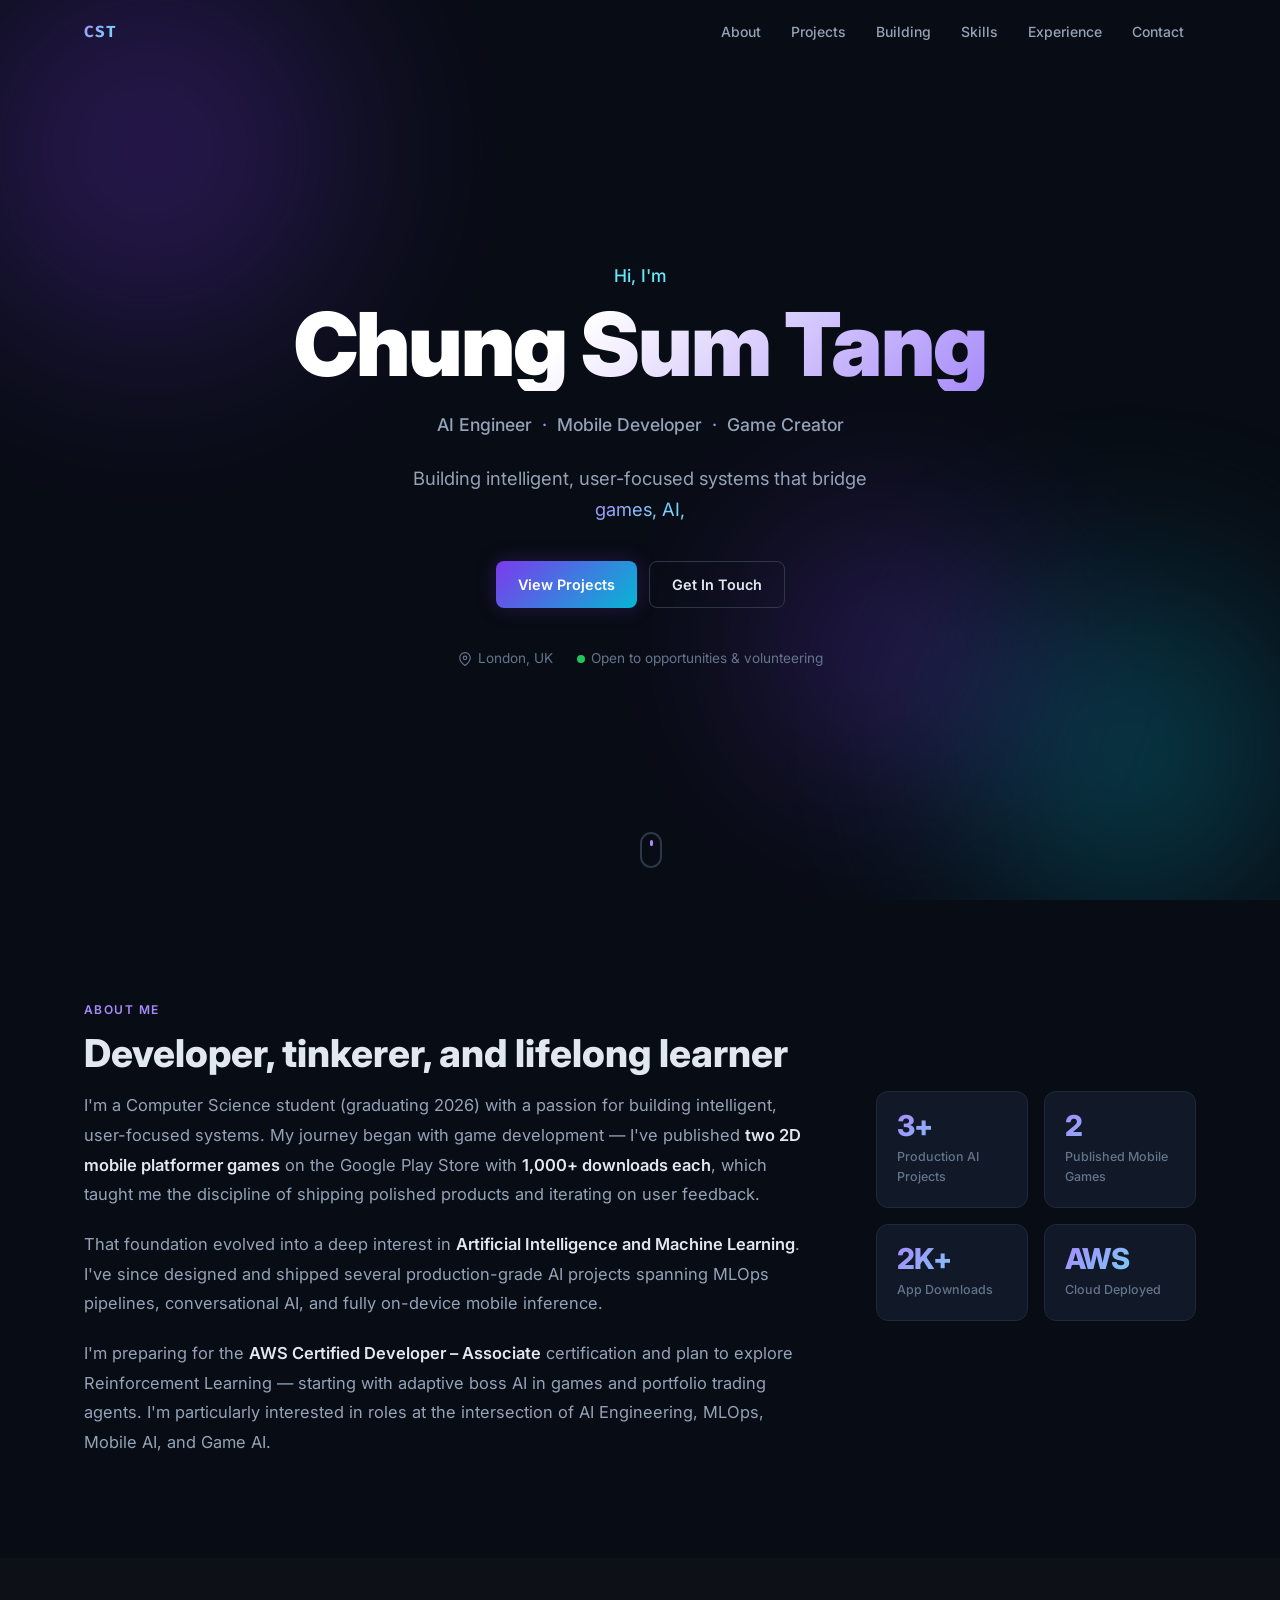
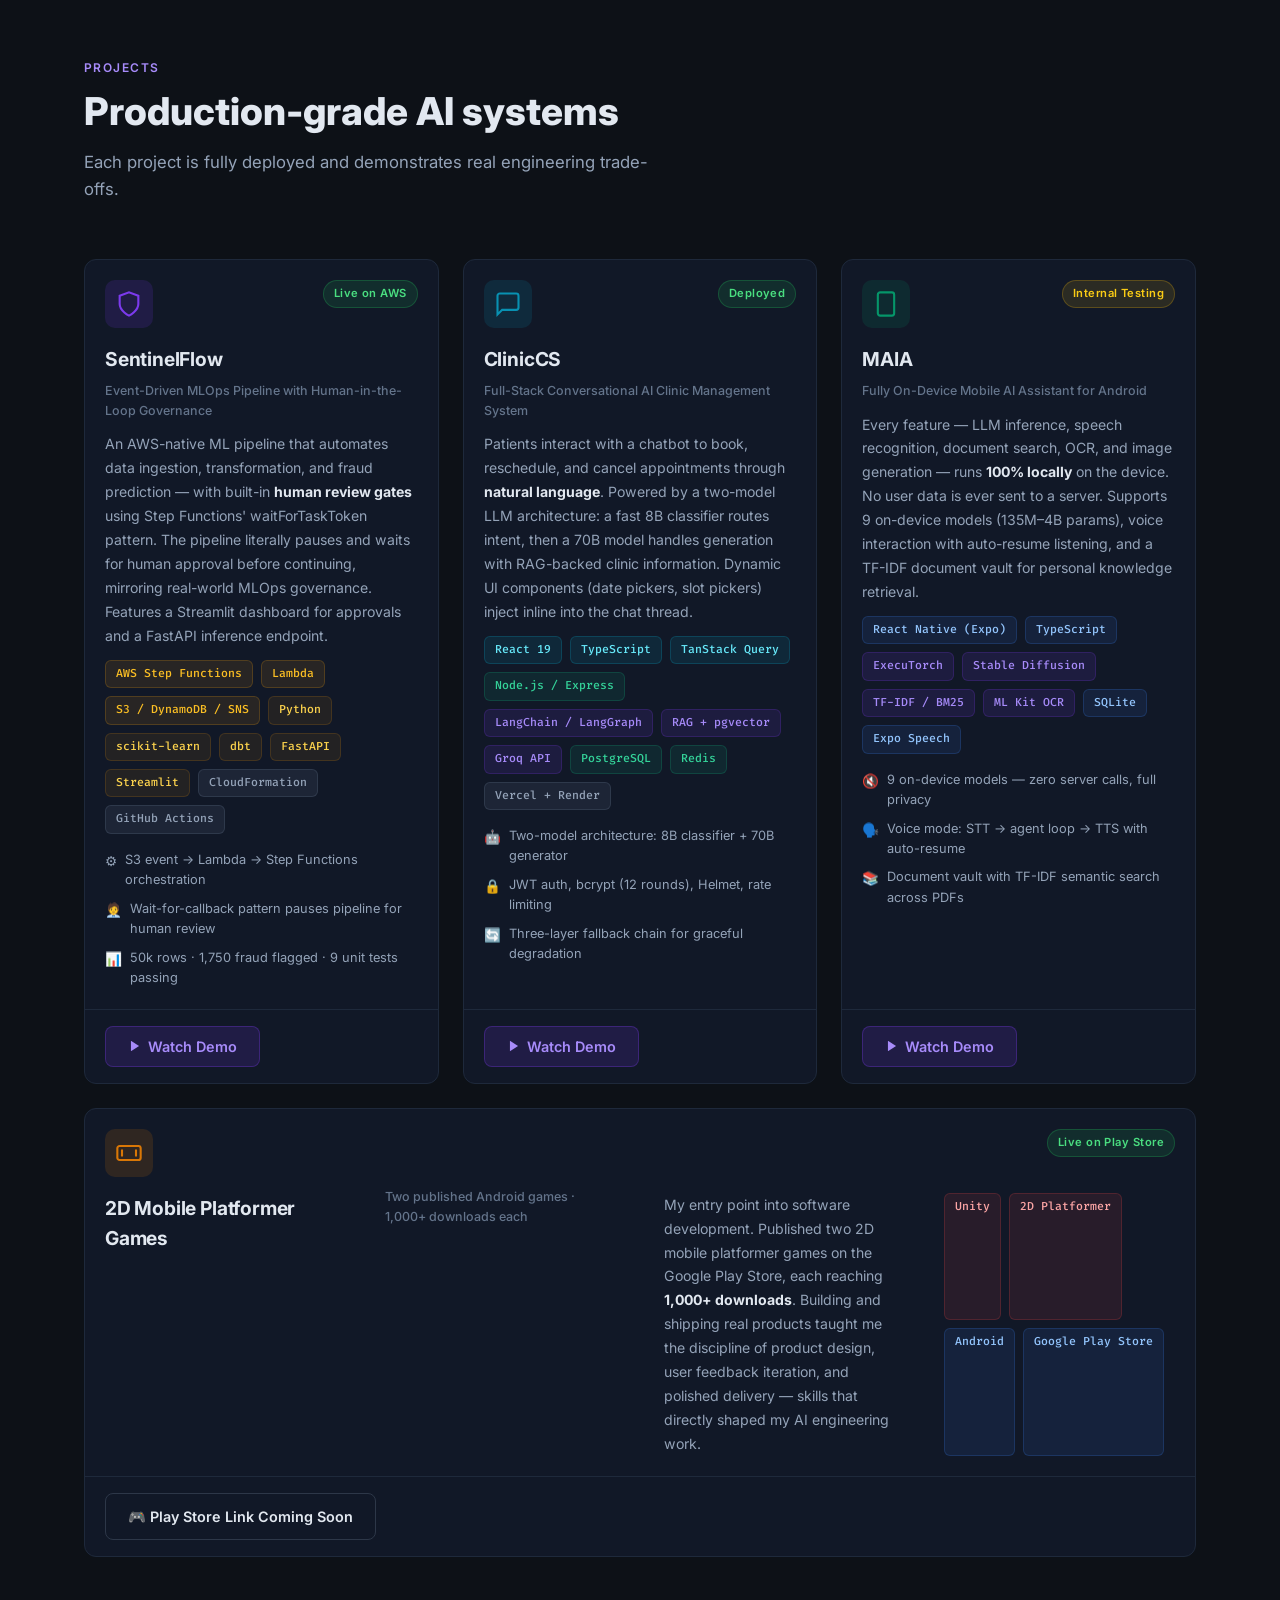
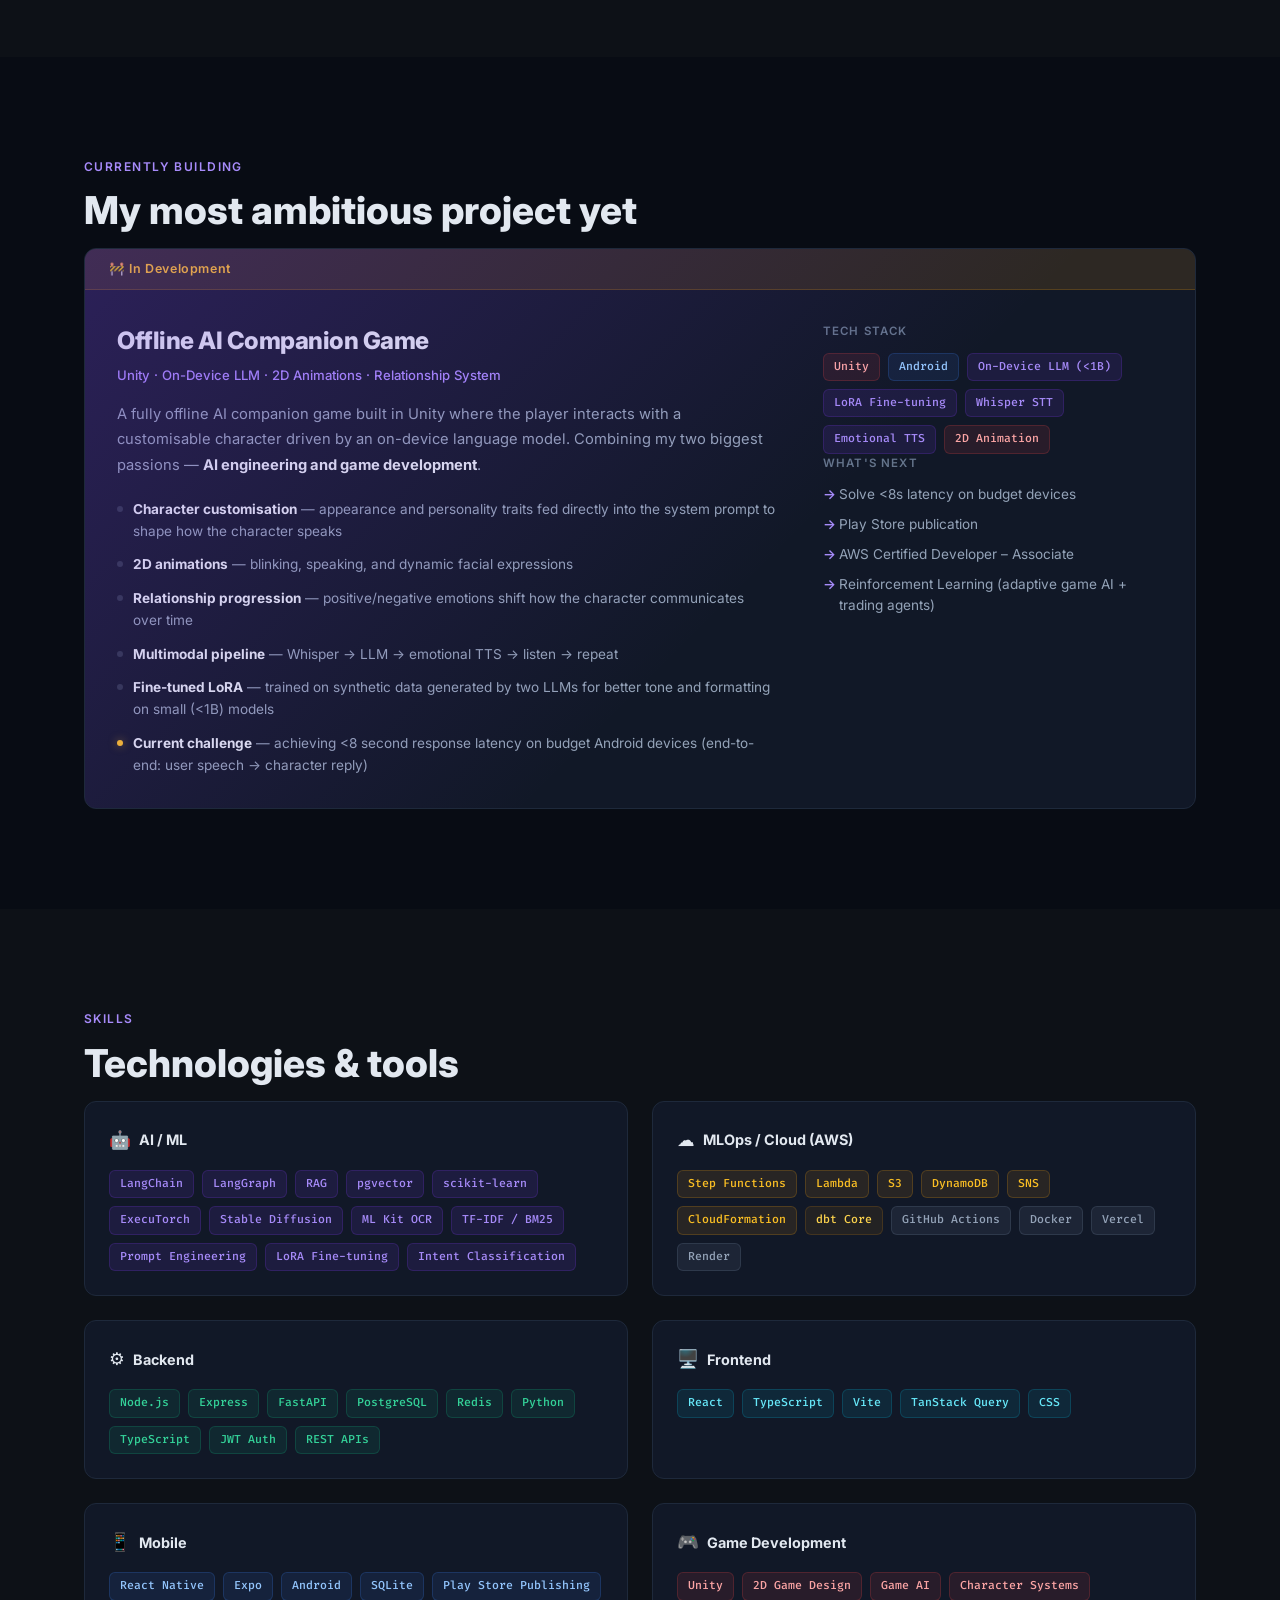
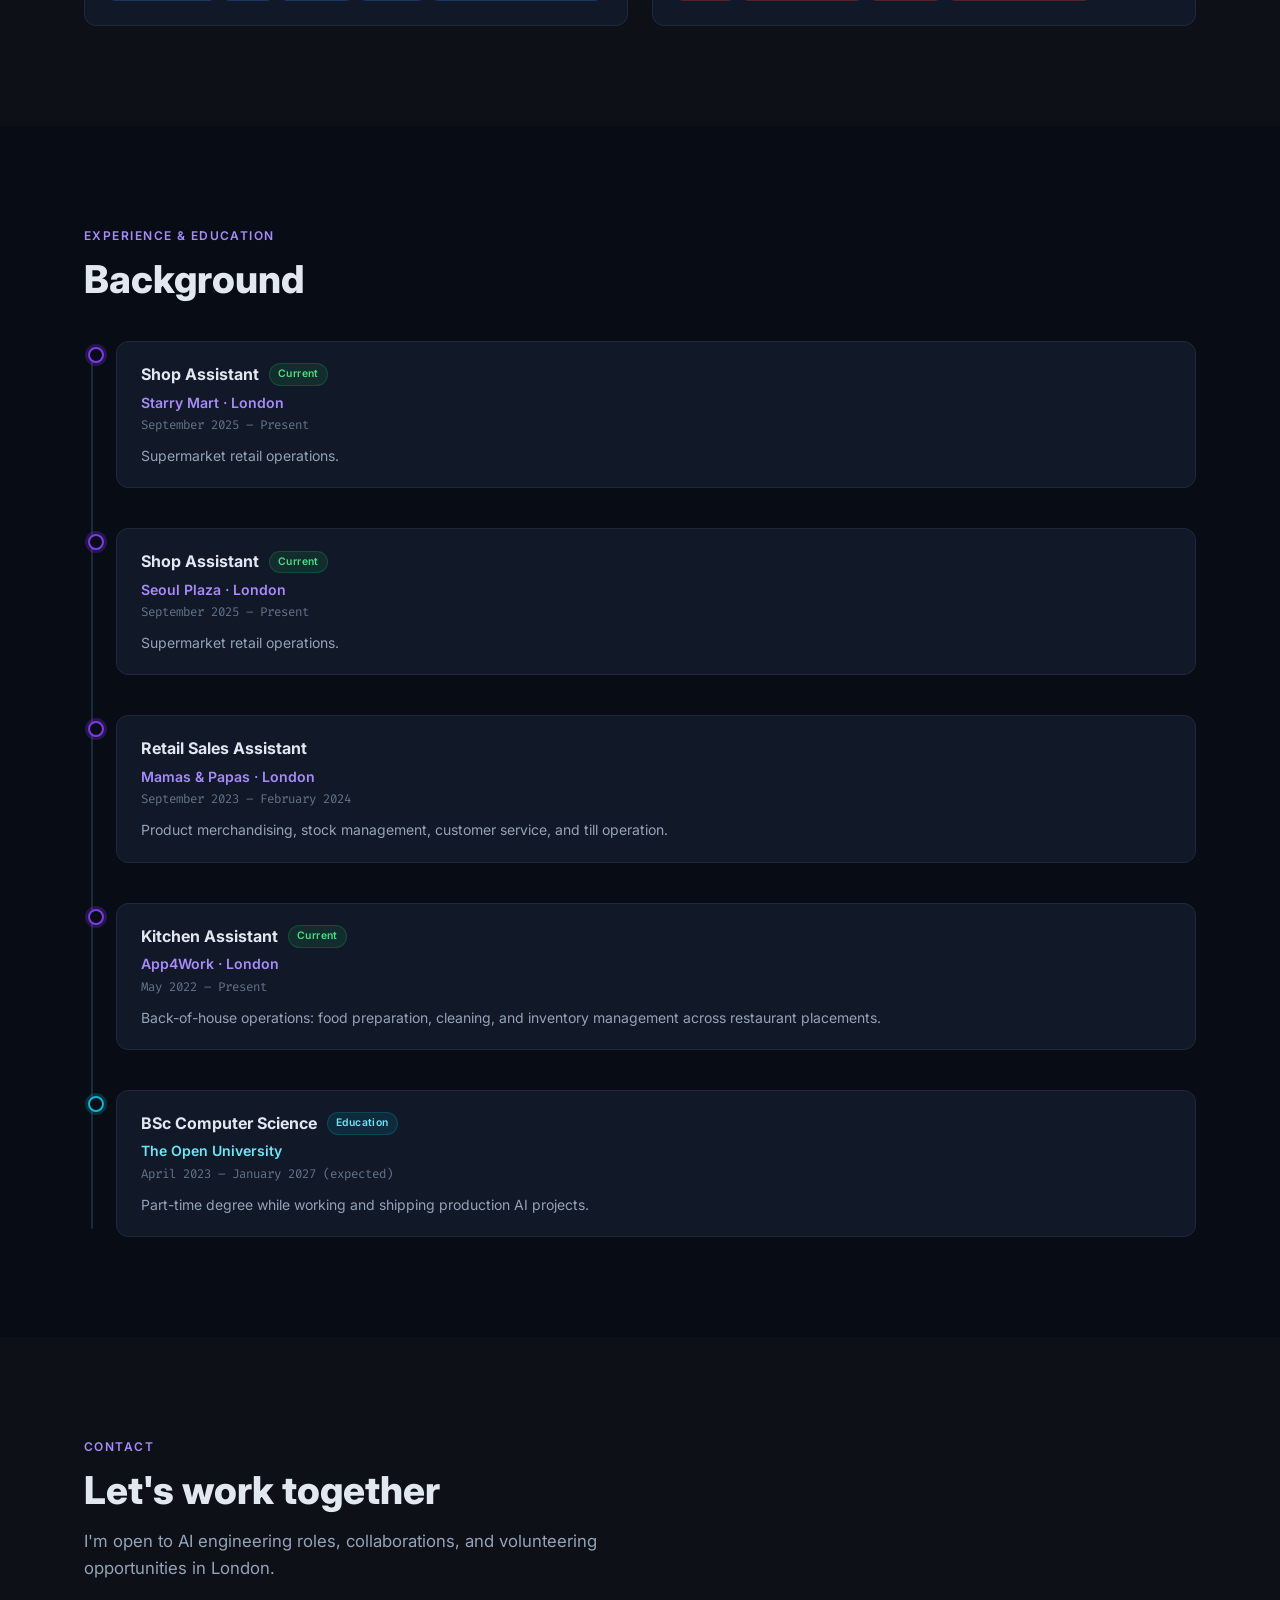
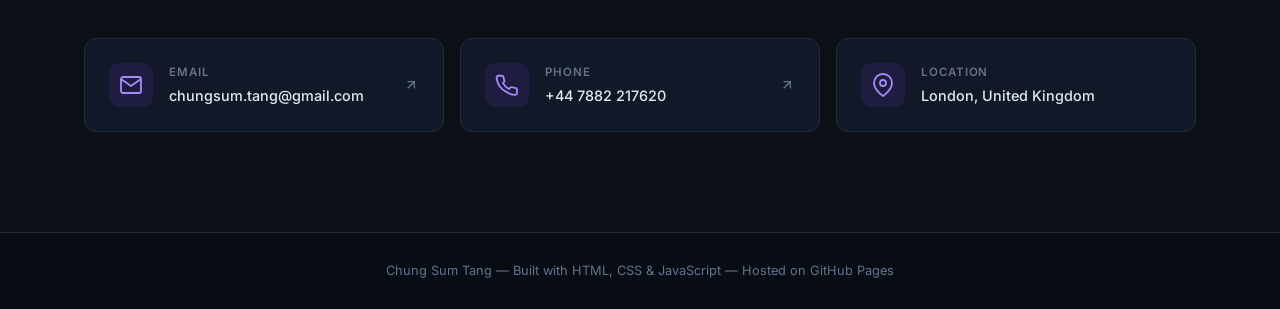
==== index.html @ 340d271e "Initial personal website with GitHub Pages deployment Full static portfolio featuring hero, about, p" ====
<!DOCTYPE html>
<html lang="en">
<head>
  <meta charset="UTF-8">
  <meta name="viewport" content="width=device-width, initial-scale=1.0">
  <title>Chung Sum Tang — AI Engineer &amp; Developer</title>
  <meta name="description" content="CS student and AI Engineer based in London. Building production-grade AI systems, mobile apps, and games.">
  <meta property="og:title" content="Chung Sum Tang — AI Engineer &amp; Developer">
  <meta property="og:description" content="CS student and AI Engineer based in London. SentinelFlow · ClinicCS · MAIA · Game Developer.">
  <meta property="og:type" content="website">
  <link rel="preconnect" href="https://fonts.googleapis.com">
  <link rel="preconnect" href="https://fonts.gstatic.com" crossorigin>
  <link href="https://fonts.googleapis.com/css2?family=Inter:wght@400;500;600;700;800;900&family=Fira+Code:wght@400;500&display=swap" rel="stylesheet">
  <link rel="stylesheet" href="style.css">
</head>
<body>

  <!-- ── Navigation ─────────────────────────────────────────────── -->
  <nav class="nav" id="nav">
    <div class="nav-container">
      <a href="#hero" class="nav-logo">CST</a>
      <button class="nav-hamburger" id="hamburger" aria-label="Toggle menu" aria-expanded="false">
        <span></span><span></span><span></span>
      </button>
      <ul class="nav-links" id="navLinks" role="list">
        <li><a href="#about"      class="nav-link">About</a></li>
        <li><a href="#projects"   class="nav-link">Projects</a></li>
        <li><a href="#building"   class="nav-link">Building</a></li>
        <li><a href="#skills"     class="nav-link">Skills</a></li>
        <li><a href="#experience" class="nav-link">Experience</a></li>
        <li><a href="#contact"    class="nav-link">Contact</a></li>
      </ul>
    </div>
  </nav>

  <main>

    <!-- ── Hero ───────────────────────────────────────────────────── -->
    <section id="hero" class="hero">
      <div class="hero-bg" aria-hidden="true">
        <div class="blob blob-1"></div>
        <div class="blob blob-2"></div>
        <div class="blob blob-3"></div>
      </div>
      <div class="hero-content reveal">
        <p class="hero-greeting">Hi, I'm</p>
        <h1 class="hero-name">Chung Sum Tang</h1>
        <div class="hero-roles">
          <span>AI Engineer</span>
          <span class="dot" aria-hidden="true">·</span>
          <span>Mobile Developer</span>
          <span class="dot" aria-hidden="true">·</span>
          <span>Game Creator</span>
        </div>
        <p class="hero-tagline">
          Building intelligent, user-focused systems that bridge<br>
          <span class="gradient-text" id="typingText">games, AI, and real-world impact</span>
        </p>
        <div class="hero-ctas">
          <a href="#projects" class="btn btn-primary">View Projects</a>
          <a href="#contact"  class="btn btn-secondary">Get In Touch</a>
        </div>
        <div class="hero-meta">
          <span class="hero-meta-item">
            <svg width="14" height="14" viewBox="0 0 24 24" fill="none" stroke="currentColor" stroke-width="2" aria-hidden="true"><path d="M21 10c0 7-9 13-9 13s-9-6-9-13a9 9 0 0 1 18 0z"/><circle cx="12" cy="10" r="3"/></svg>
            London, UK
          </span>
          <span class="hero-meta-item">
            <span class="status-dot" aria-hidden="true"></span>
            Open to opportunities &amp; volunteering
          </span>
        </div>
      </div>
      <a href="#about" class="scroll-hint" aria-label="Scroll to about">
        <div class="scroll-hint-mouse">
          <div class="scroll-hint-wheel"></div>
        </div>
      </a>
    </section>

    <!-- ── About ──────────────────────────────────────────────────── -->
    <section id="about" class="section">
      <div class="container">
        <div class="section-label reveal">About Me</div>
        <h2 class="section-title reveal">Developer, tinkerer, and lifelong learner</h2>
        <div class="about-grid">
          <div class="about-text reveal">
            <p>
              I'm a Computer Science student (graduating 2026) with a passion for building intelligent,
              user-focused systems. My journey began with game development — I've published
              <strong>two 2D mobile platformer games</strong> on the Google Play Store with <strong>1,000+ downloads each</strong>,
              which taught me the discipline of shipping polished products and iterating on user feedback.
            </p>
            <p>
              That foundation evolved into a deep interest in <strong>Artificial Intelligence and Machine Learning</strong>.
              I've since designed and shipped several production-grade AI projects spanning MLOps pipelines,
              conversational AI, and fully on-device mobile inference.
            </p>
            <p>
              I'm preparing for the <strong>AWS Certified Developer – Associate</strong> certification and plan to
              explore Reinforcement Learning — starting with adaptive boss AI in games and portfolio trading agents.
              I'm particularly interested in roles at the intersection of AI Engineering, MLOps, Mobile AI, and Game AI.
            </p>
          </div>
          <div class="about-stats reveal">
            <div class="stat-card">
              <span class="stat-number gradient-text">3+</span>
              <span class="stat-label">Production AI Projects</span>
            </div>
            <div class="stat-card">
              <span class="stat-number gradient-text">2</span>
              <span class="stat-label">Published Mobile Games</span>
            </div>
            <div class="stat-card">
              <span class="stat-number gradient-text">2K+</span>
              <span class="stat-label">App Downloads</span>
            </div>
            <div class="stat-card">
              <span class="stat-number gradient-text">AWS</span>
              <span class="stat-label">Cloud Deployed</span>
            </div>
          </div>
        </div>
      </div>
    </section>

    <!-- ── Projects ───────────────────────────────────────────────── -->
    <section id="projects" class="section section-alt">
      <div class="container">
        <div class="section-label reveal">Projects</div>
        <h2 class="section-title reveal">Production-grade AI systems</h2>
        <p class="section-subtitle reveal">Each project is fully deployed and demonstrates real engineering trade-offs.</p>

        <div class="projects-grid">

          <!-- SentinelFlow -->
          <article class="project-card reveal">
            <div class="project-card-header" style="--accent-color: #7c3aed;">
              <div class="project-icon">
                <svg width="28" height="28" viewBox="0 0 24 24" fill="none" stroke="currentColor" stroke-width="1.8" aria-hidden="true"><path d="M12 22s8-4 8-10V5l-8-3-8 3v7c0 6 8 10 8 10z"/></svg>
              </div>
              <span class="project-status status-live">Live on AWS</span>
            </div>
            <div class="project-card-body">
              <h3 class="project-title">SentinelFlow</h3>
              <p class="project-subtitle">Event-Driven MLOps Pipeline with Human-in-the-Loop Governance</p>
              <p class="project-desc">
                An AWS-native ML pipeline that automates data ingestion, transformation, and fraud prediction —
                with built-in <strong>human review gates</strong> using Step Functions' waitForTaskToken pattern.
                The pipeline literally pauses and waits for human approval before continuing, mirroring real-world
                MLOps governance. Features a Streamlit dashboard for approvals and a FastAPI inference endpoint.
              </p>
              <div class="tech-tags">
                <span class="tag tag-aws">AWS Step Functions</span>
                <span class="tag tag-aws">Lambda</span>
                <span class="tag tag-aws">S3 / DynamoDB / SNS</span>
                <span class="tag tag-python">Python</span>
                <span class="tag tag-python">scikit-learn</span>
                <span class="tag tag-python">dbt</span>
                <span class="tag tag-python">FastAPI</span>
                <span class="tag tag-python">Streamlit</span>
                <span class="tag tag-devops">CloudFormation</span>
                <span class="tag tag-devops">GitHub Actions</span>
              </div>
              <div class="project-highlights">
                <div class="highlight">
                  <span class="highlight-icon">⚙️</span>
                  <span>S3 event → Lambda → Step Functions orchestration</span>
                </div>
                <div class="highlight">
                  <span class="highlight-icon">🧑‍💼</span>
                  <span>Wait-for-callback pattern pauses pipeline for human review</span>
                </div>
                <div class="highlight">
                  <span class="highlight-icon">📊</span>
                  <span>50k rows · 1,750 fraud flagged · 9 unit tests passing</span>
                </div>
              </div>
            </div>
            <div class="project-card-footer">
              <button class="btn btn-demo" onclick="openModal('DemoVideos/SenFlow/SenFlowDemo.mp4', 'SentinelFlow Demo', 'Walkthrough of the Streamlit dashboard, live Step Functions execution graph, human gate approval, and prediction drill-down.')">
                <svg width="14" height="14" viewBox="0 0 24 24" fill="currentColor" aria-hidden="true"><polygon points="5,3 19,12 5,21"/></svg>
                Watch Demo
              </button>
              <!-- <a href="https://github.com/YOUR_USERNAME/sentinelflow" class="btn btn-ghost" target="_blank" rel="noopener">GitHub</a> -->
            </div>
          </article>

          <!-- ClinicCS -->
          <article class="project-card reveal">
            <div class="project-card-header" style="--accent-color: #0891b2;">
              <div class="project-icon">
                <svg width="28" height="28" viewBox="0 0 24 24" fill="none" stroke="currentColor" stroke-width="1.8" aria-hidden="true"><path d="M21 15a2 2 0 0 1-2 2H7l-4 4V5a2 2 0 0 1 2-2h14a2 2 0 0 1 2 2z"/></svg>
              </div>
              <span class="project-status status-live">Deployed</span>
            </div>
            <div class="project-card-body">
              <h3 class="project-title">ClinicCS</h3>
              <p class="project-subtitle">Full-Stack Conversational AI Clinic Management System</p>
              <p class="project-desc">
                Patients interact with a chatbot to book, reschedule, and cancel appointments through
                <strong>natural language</strong>. Powered by a two-model LLM architecture: a fast 8B classifier
                routes intent, then a 70B model handles generation with RAG-backed clinic information.
                Dynamic UI components (date pickers, slot pickers) inject inline into the chat thread.
              </p>
              <div class="tech-tags">
                <span class="tag tag-frontend">React 19</span>
                <span class="tag tag-frontend">TypeScript</span>
                <span class="tag tag-frontend">TanStack Query</span>
                <span class="tag tag-backend">Node.js / Express</span>
                <span class="tag tag-ai">LangChain / LangGraph</span>
                <span class="tag tag-ai">RAG + pgvector</span>
                <span class="tag tag-ai">Groq API</span>
                <span class="tag tag-backend">PostgreSQL</span>
                <span class="tag tag-backend">Redis</span>
                <span class="tag tag-devops">Vercel + Render</span>
              </div>
              <div class="project-highlights">
                <div class="highlight">
                  <span class="highlight-icon">🤖</span>
                  <span>Two-model architecture: 8B classifier + 70B generator</span>
                </div>
                <div class="highlight">
                  <span class="highlight-icon">🔒</span>
                  <span>JWT auth, bcrypt (12 rounds), Helmet, rate limiting</span>
                </div>
                <div class="highlight">
                  <span class="highlight-icon">🔄</span>
                  <span>Three-layer fallback chain for graceful degradation</span>
                </div>
              </div>
            </div>
            <div class="project-card-footer">
              <button class="btn btn-demo" onclick="openModal('DemoVideos/ClinicCS/ClinicCSDemo.mp4', 'ClinicCS Demo', 'Shows RAG-powered address lookup, appointment cancellation flow, and new appointment booking — all through conversational chat.')">
                <svg width="14" height="14" viewBox="0 0 24 24" fill="currentColor" aria-hidden="true"><polygon points="5,3 19,12 5,21"/></svg>
                Watch Demo
              </button>
              <!-- <a href="https://github.com/YOUR_USERNAME/cliniccs" class="btn btn-ghost" target="_blank" rel="noopener">GitHub</a> -->
            </div>
          </article>

          <!-- MAIA -->
          <article class="project-card reveal">
            <div class="project-card-header" style="--accent-color: #059669;">
              <div class="project-icon">
                <svg width="28" height="28" viewBox="0 0 24 24" fill="none" stroke="currentColor" stroke-width="1.8" aria-hidden="true"><rect x="5" y="2" width="14" height="20" rx="2" ry="2"/><line x1="12" y1="18" x2="12.01" y2="18"/></svg>
              </div>
              <span class="project-status status-testing">Internal Testing</span>
            </div>
            <div class="project-card-body">
              <h3 class="project-title">MAIA</h3>
              <p class="project-subtitle">Fully On-Device Mobile AI Assistant for Android</p>
              <p class="project-desc">
                Every feature — LLM inference, speech recognition, document search, OCR, and image generation —
                runs <strong>100% locally</strong> on the device. No user data is ever sent to a server.
                Supports 9 on-device models (135M–4B params), voice interaction with auto-resume listening,
                and a TF-IDF document vault for personal knowledge retrieval.
              </p>
              <div class="tech-tags">
                <span class="tag tag-mobile">React Native (Expo)</span>
                <span class="tag tag-mobile">TypeScript</span>
                <span class="tag tag-ai">ExecuTorch</span>
                <span class="tag tag-ai">Stable Diffusion</span>
                <span class="tag tag-ai">TF-IDF / BM25</span>
                <span class="tag tag-ai">ML Kit OCR</span>
                <span class="tag tag-mobile">SQLite</span>
                <span class="tag tag-mobile">Expo Speech</span>
              </div>
              <div class="project-highlights">
                <div class="highlight">
                  <span class="highlight-icon">🔇</span>
                  <span>9 on-device models — zero server calls, full privacy</span>
                </div>
                <div class="highlight">
                  <span class="highlight-icon">🗣️</span>
                  <span>Voice mode: STT → agent loop → TTS with auto-resume</span>
                </div>
                <div class="highlight">
                  <span class="highlight-icon">📚</span>
                  <span>Document vault with TF-IDF semantic search across PDFs</span>
                </div>
              </div>
            </div>
            <div class="project-card-footer">
              <button class="btn btn-demo" onclick="openModal('DemoVideos/MAIA/MAIADemo.mp4', 'MAIA Demo', 'Demonstrates image generation, battery check, calendar event creation, and document Q&A — all running fully on-device.')">
                <svg width="14" height="14" viewBox="0 0 24 24" fill="currentColor" aria-hidden="true"><polygon points="5,3 19,12 5,21"/></svg>
                Watch Demo
              </button>
              <!-- <a href="https://github.com/YOUR_USERNAME/maia" class="btn btn-ghost" target="_blank" rel="noopener">GitHub</a> -->
            </div>
          </article>

          <!-- Mobile Games -->
          <article class="project-card project-card-wide reveal">
            <div class="project-card-header" style="--accent-color: #d97706;">
              <div class="project-icon">
                <svg width="28" height="28" viewBox="0 0 24 24" fill="none" stroke="currentColor" stroke-width="1.8" aria-hidden="true"><rect x="2" y="6" width="20" height="12" rx="2"/><path d="M12 12h.01M8 12h.01M16 12h.01"/><path d="M6 9v6"/><path d="M18 9v6"/></svg>
              </div>
              <span class="project-status status-live">Live on Play Store</span>
            </div>
            <div class="project-card-body">
              <h3 class="project-title">2D Mobile Platformer Games</h3>
              <p class="project-subtitle">Two published Android games · 1,000+ downloads each</p>
              <p class="project-desc">
                My entry point into software development. Published two 2D mobile platformer games on the
                Google Play Store, each reaching <strong>1,000+ downloads</strong>. Building and shipping real
                products taught me the discipline of product design, user feedback iteration, and polished
                delivery — skills that directly shaped my AI engineering work.
              </p>
              <div class="tech-tags">
                <span class="tag tag-gamedev">Unity</span>
                <span class="tag tag-gamedev">2D Platformer</span>
                <span class="tag tag-mobile">Android</span>
                <span class="tag tag-mobile">Google Play Store</span>
              </div>
            </div>
            <div class="project-card-footer">
              <a href="#" class="btn btn-secondary" aria-label="Play Store link coming soon" onclick="return false;">
                🎮 Play Store Link Coming Soon
              </a>
            </div>
          </article>

        </div>
      </div>
    </section>

    <!-- ── Currently Building ──────────────────────────────────────── -->
    <section id="building" class="section">
      <div class="container">
        <div class="section-label reveal">Currently Building</div>
        <h2 class="section-title reveal">My most ambitious project yet</h2>

        <div class="building-card reveal">
          <div class="building-badge">🚧 In Development</div>
          <div class="building-inner">
            <div class="building-text">
              <h3 class="building-title">Offline AI Companion Game</h3>
              <p class="building-subtitle">Unity · On-Device LLM · 2D Animations · Relationship System</p>
              <p class="building-desc">
                A fully offline AI companion game built in Unity where the player interacts with a
                customisable character driven by an on-device language model. Combining my two biggest
                passions — <strong>AI engineering and game development</strong>.
              </p>
              <div class="building-features">
                <div class="feature-item">
                  <span class="feature-dot"></span>
                  <span><strong>Character customisation</strong> — appearance and personality traits fed directly into the system prompt to shape how the character speaks</span>
                </div>
                <div class="feature-item">
                  <span class="feature-dot"></span>
                  <span><strong>2D animations</strong> — blinking, speaking, and dynamic facial expressions</span>
                </div>
                <div class="feature-item">
                  <span class="feature-dot"></span>
                  <span><strong>Relationship progression</strong> — positive/negative emotions shift how the character communicates over time</span>
                </div>
                <div class="feature-item">
                  <span class="feature-dot"></span>
                  <span><strong>Multimodal pipeline</strong> — Whisper → LLM → emotional TTS → listen → repeat</span>
                </div>
                <div class="feature-item">
                  <span class="feature-dot"></span>
                  <span><strong>Fine-tuned LoRA</strong> — trained on synthetic data generated by two LLMs for better tone and formatting on small (&lt;1B) models</span>
                </div>
                <div class="feature-item">
                  <span class="feature-dot feature-dot-active"></span>
                  <span><strong>Current challenge</strong> — achieving &lt;8 second response latency on budget Android devices (end-to-end: user speech → character reply)</span>
                </div>
              </div>
            </div>
            <div class="building-stack">
              <h4>Tech Stack</h4>
              <div class="tech-tags">
                <span class="tag tag-gamedev">Unity</span>
                <span class="tag tag-mobile">Android</span>
                <span class="tag tag-ai">On-Device LLM (&lt;1B)</span>
                <span class="tag tag-ai">LoRA Fine-tuning</span>
                <span class="tag tag-ai">Whisper STT</span>
                <span class="tag tag-ai">Emotional TTS</span>
                <span class="tag tag-gamedev">2D Animation</span>
              </div>
              <div class="building-goals">
                <h4>What's Next</h4>
                <ul>
                  <li>Solve &lt;8s latency on budget devices</li>
                  <li>Play Store publication</li>
                  <li>AWS Certified Developer – Associate</li>
                  <li>Reinforcement Learning (adaptive game AI + trading agents)</li>
                </ul>
              </div>
            </div>
          </div>
        </div>
      </div>
    </section>

    <!-- ── Skills ─────────────────────────────────────────────────── -->
    <section id="skills" class="section section-alt">
      <div class="container">
        <div class="section-label reveal">Skills</div>
        <h2 class="section-title reveal">Technologies &amp; tools</h2>

        <div class="skills-grid">
          <div class="skill-group reveal">
            <h3 class="skill-group-title">
              <span class="skill-group-icon">🤖</span> AI / ML
            </h3>
            <div class="tech-tags">
              <span class="tag tag-ai">LangChain</span>
              <span class="tag tag-ai">LangGraph</span>
              <span class="tag tag-ai">RAG</span>
              <span class="tag tag-ai">pgvector</span>
              <span class="tag tag-ai">scikit-learn</span>
              <span class="tag tag-ai">ExecuTorch</span>
              <span class="tag tag-ai">Stable Diffusion</span>
              <span class="tag tag-ai">ML Kit OCR</span>
              <span class="tag tag-ai">TF-IDF / BM25</span>
              <span class="tag tag-ai">Prompt Engineering</span>
              <span class="tag tag-ai">LoRA Fine-tuning</span>
              <span class="tag tag-ai">Intent Classification</span>
            </div>
          </div>

          <div class="skill-group reveal">
            <h3 class="skill-group-title">
              <span class="skill-group-icon">☁️</span> MLOps / Cloud (AWS)
            </h3>
            <div class="tech-tags">
              <span class="tag tag-aws">Step Functions</span>
              <span class="tag tag-aws">Lambda</span>
              <span class="tag tag-aws">S3</span>
              <span class="tag tag-aws">DynamoDB</span>
              <span class="tag tag-aws">SNS</span>
              <span class="tag tag-aws">CloudFormation</span>
              <span class="tag tag-python">dbt Core</span>
              <span class="tag tag-devops">GitHub Actions</span>
              <span class="tag tag-devops">Docker</span>
              <span class="tag tag-devops">Vercel</span>
              <span class="tag tag-devops">Render</span>
            </div>
          </div>

          <div class="skill-group reveal">
            <h3 class="skill-group-title">
              <span class="skill-group-icon">⚙️</span> Backend
            </h3>
            <div class="tech-tags">
              <span class="tag tag-backend">Node.js</span>
              <span class="tag tag-backend">Express</span>
              <span class="tag tag-backend">FastAPI</span>
              <span class="tag tag-backend">PostgreSQL</span>
              <span class="tag tag-backend">Redis</span>
              <span class="tag tag-backend">Python</span>
              <span class="tag tag-backend">TypeScript</span>
              <span class="tag tag-backend">JWT Auth</span>
              <span class="tag tag-backend">REST APIs</span>
            </div>
          </div>

          <div class="skill-group reveal">
            <h3 class="skill-group-title">
              <span class="skill-group-icon">🖥️</span> Frontend
            </h3>
            <div class="tech-tags">
              <span class="tag tag-frontend">React</span>
              <span class="tag tag-frontend">TypeScript</span>
              <span class="tag tag-frontend">Vite</span>
              <span class="tag tag-frontend">TanStack Query</span>
              <span class="tag tag-frontend">CSS</span>
            </div>
          </div>

          <div class="skill-group reveal">
            <h3 class="skill-group-title">
              <span class="skill-group-icon">📱</span> Mobile
            </h3>
            <div class="tech-tags">
              <span class="tag tag-mobile">React Native</span>
              <span class="tag tag-mobile">Expo</span>
              <span class="tag tag-mobile">Android</span>
              <span class="tag tag-mobile">SQLite</span>
              <span class="tag tag-mobile">Play Store Publishing</span>
            </div>
          </div>

          <div class="skill-group reveal">
            <h3 class="skill-group-title">
              <span class="skill-group-icon">🎮</span> Game Development
            </h3>
            <div class="tech-tags">
              <span class="tag tag-gamedev">Unity</span>
              <span class="tag tag-gamedev">2D Game Design</span>
              <span class="tag tag-gamedev">Game AI</span>
              <span class="tag tag-gamedev">Character Systems</span>
            </div>
          </div>
        </div>
      </div>
    </section>

    <!-- ── Experience ─────────────────────────────────────────────── -->
    <section id="experience" class="section">
      <div class="container">
        <div class="section-label reveal">Experience &amp; Education</div>
        <h2 class="section-title reveal">Background</h2>

        <div class="timeline">

          <div class="timeline-item reveal">
            <div class="timeline-dot"></div>
            <div class="timeline-content">
              <div class="timeline-header">
                <h3 class="timeline-title">Shop Assistant</h3>
                <span class="timeline-badge timeline-badge-current">Current</span>
              </div>
              <p class="timeline-company">Starry Mart · London</p>
              <p class="timeline-date">September 2025 – Present</p>
              <p class="timeline-desc">Supermarket retail operations.</p>
            </div>
          </div>

          <div class="timeline-item reveal">
            <div class="timeline-dot"></div>
            <div class="timeline-content">
              <div class="timeline-header">
                <h3 class="timeline-title">Shop Assistant</h3>
                <span class="timeline-badge timeline-badge-current">Current</span>
              </div>
              <p class="timeline-company">Seoul Plaza · London</p>
              <p class="timeline-date">September 2025 – Present</p>
              <p class="timeline-desc">Supermarket retail operations.</p>
            </div>
          </div>

          <div class="timeline-item reveal">
            <div class="timeline-dot"></div>
            <div class="timeline-content">
              <div class="timeline-header">
                <h3 class="timeline-title">Retail Sales Assistant</h3>
              </div>
              <p class="timeline-company">Mamas &amp; Papas · London</p>
              <p class="timeline-date">September 2023 – February 2024</p>
              <p class="timeline-desc">Product merchandising, stock management, customer service, and till operation.</p>
            </div>
          </div>

          <div class="timeline-item reveal">
            <div class="timeline-dot"></div>
            <div class="timeline-content">
              <div class="timeline-header">
                <h3 class="timeline-title">Kitchen Assistant</h3>
                <span class="timeline-badge timeline-badge-current">Current</span>
              </div>
              <p class="timeline-company">App4Work · London</p>
              <p class="timeline-date">May 2022 – Present</p>
              <p class="timeline-desc">Back-of-house operations: food preparation, cleaning, and inventory management across restaurant placements.</p>
            </div>
          </div>

          <div class="timeline-item timeline-item-edu reveal">
            <div class="timeline-dot timeline-dot-edu"></div>
            <div class="timeline-content">
              <div class="timeline-header">
                <h3 class="timeline-title">BSc Computer Science</h3>
                <span class="timeline-badge timeline-badge-edu">Education</span>
              </div>
              <p class="timeline-company">The Open University</p>
              <p class="timeline-date">April 2023 – January 2027 (expected)</p>
              <p class="timeline-desc">Part-time degree while working and shipping production AI projects.</p>
            </div>
          </div>

        </div>
      </div>
    </section>

    <!-- ── Contact ─────────────────────────────────────────────────── -->
    <section id="contact" class="section section-alt">
      <div class="container">
        <div class="section-label reveal">Contact</div>
        <h2 class="section-title reveal">Let's work together</h2>
        <p class="section-subtitle reveal">
          I'm open to AI engineering roles, collaborations, and volunteering opportunities in London.
        </p>

        <div class="contact-grid">
          <a href="mailto:chungsum.tang@gmail.com" class="contact-card reveal">
            <div class="contact-icon">
              <svg width="24" height="24" viewBox="0 0 24 24" fill="none" stroke="currentColor" stroke-width="1.8" aria-hidden="true"><path d="M4 4h16c1.1 0 2 .9 2 2v12c0 1.1-.9 2-2 2H4c-1.1 0-2-.9-2-2V6c0-1.1.9-2 2-2z"/><polyline points="22,6 12,13 2,6"/></svg>
            </div>
            <div class="contact-info">
              <span class="contact-label">Email</span>
              <span class="contact-value">chungsum.tang@gmail.com</span>
            </div>
            <svg class="contact-arrow" width="16" height="16" viewBox="0 0 24 24" fill="none" stroke="currentColor" stroke-width="2" aria-hidden="true"><line x1="7" y1="17" x2="17" y2="7"/><polyline points="7,7 17,7 17,17"/></svg>
          </a>

          <a href="tel:+447882217620" class="contact-card reveal">
            <div class="contact-icon">
              <svg width="24" height="24" viewBox="0 0 24 24" fill="none" stroke="currentColor" stroke-width="1.8" aria-hidden="true"><path d="M22 16.92v3a2 2 0 0 1-2.18 2 19.79 19.79 0 0 1-8.63-3.07A19.5 19.5 0 0 1 4.69 13.5 19.79 19.79 0 0 1 1.58 4.93 2 2 0 0 1 3.55 2.73h3a2 2 0 0 1 2 1.72c.127.96.361 1.903.7 2.81a2 2 0 0 1-.45 2.11L7.91 10.08a16 16 0 0 0 6 6l1.41-1.41a2 2 0 0 1 2.11-.45c.907.339 1.85.573 2.81.7A2 2 0 0 1 22 16.92z"/></svg>
            </div>
            <div class="contact-info">
              <span class="contact-label">Phone</span>
              <span class="contact-value">+44 7882 217620</span>
            </div>
            <svg class="contact-arrow" width="16" height="16" viewBox="0 0 24 24" fill="none" stroke="currentColor" stroke-width="2" aria-hidden="true"><line x1="7" y1="17" x2="17" y2="7"/><polyline points="7,7 17,7 17,17"/></svg>
          </a>

          <div class="contact-card contact-card-static reveal">
            <div class="contact-icon">
              <svg width="24" height="24" viewBox="0 0 24 24" fill="none" stroke="currentColor" stroke-width="1.8" aria-hidden="true"><path d="M21 10c0 7-9 13-9 13s-9-6-9-13a9 9 0 0 1 18 0z"/><circle cx="12" cy="10" r="3"/></svg>
            </div>
            <div class="contact-info">
              <span class="contact-label">Location</span>
              <span class="contact-value">London, United Kingdom</span>
            </div>
          </div>
        </div>

        <!-- Add your GitHub and LinkedIn links when ready -->
        <!--
        <div class="contact-socials reveal">
          <a href="https://github.com/YOUR_USERNAME" target="_blank" rel="noopener" class="social-link">GitHub</a>
          <a href="https://linkedin.com/in/YOUR_USERNAME" target="_blank" rel="noopener" class="social-link">LinkedIn</a>
        </div>
        -->

      </div>
    </section>

  </main>

  <!-- ── Footer ─────────────────────────────────────────────────── -->
  <footer class="footer">
    <div class="container">
      <p class="footer-text">
        Chung Sum Tang &mdash; Built with HTML, CSS &amp; JavaScript &mdash; Hosted on GitHub Pages
      </p>
    </div>
  </footer>

  <!-- ── Video Modal ────────────────────────────────────────────── -->
  <div id="videoModal" class="modal" role="dialog" aria-modal="true" aria-hidden="true" aria-labelledby="modalTitle">
    <div class="modal-overlay" id="modalOverlay"></div>
    <div class="modal-container">
      <button class="modal-close" id="modalClose" aria-label="Close video">
        <svg width="20" height="20" viewBox="0 0 24 24" fill="none" stroke="currentColor" stroke-width="2.5" aria-hidden="true"><line x1="18" y1="6" x2="6" y2="18"/><line x1="6" y1="6" x2="18" y2="18"/></svg>
      </button>
      <video id="modalVideo" class="modal-video" controls preload="metadata">
        <source id="modalVideoSrc" src="" type="video/mp4">
        Your browser does not support HTML5 video.
      </video>
      <div class="modal-info">
        <h3 id="modalTitle" class="modal-title"></h3>
        <p id="modalDesc" class="modal-desc"></p>
      </div>
    </div>
  </div>

  <script src="script.js"></script>
</body>
</html>
---- style.css ----
/* ── Reset & Base ─────────────────────────────────────────────── */
*, *::before, *::after { box-sizing: border-box; margin: 0; padding: 0; }

:root {
  --bg:          #080c14;
  --bg-alt:      #0d1117;
  --bg-card:     #111827;
  --bg-card-h:   #161e2e;
  --border:      #1e293b;
  --border-l:    #2d3748;

  --purple:      #7c3aed;
  --purple-l:    #a78bfa;
  --purple-glow: rgba(124,58,237,0.25);
  --cyan:        #06b6d4;
  --cyan-l:      #67e8f9;
  --cyan-glow:   rgba(6,182,212,0.2);

  --text:        #e2e8f0;
  --text-2:      #94a3b8;
  --text-3:      #64748b;

  --gradient:    linear-gradient(135deg, var(--purple), var(--cyan));
  --grad-text:   linear-gradient(135deg, var(--purple-l), var(--cyan-l));

  --radius:      12px;
  --radius-sm:   8px;
  --shadow:      0 4px 24px rgba(0,0,0,0.4);
  --shadow-card: 0 0 0 1px var(--border), 0 8px 32px rgba(0,0,0,0.3);

  --nav-h:       64px;
  --section-gap: 100px;
  --container:   1160px;

  --ease: cubic-bezier(0.16, 1, 0.3, 1);
}

html { scroll-behavior: smooth; font-size: 16px; }

body {
  background: var(--bg);
  color: var(--text);
  font-family: 'Inter', system-ui, sans-serif;
  line-height: 1.6;
  -webkit-font-smoothing: antialiased;
  overflow-x: hidden;
}

::selection { background: var(--purple-glow); color: var(--text); }

a { color: inherit; text-decoration: none; }
ul, ol { list-style: none; }
img, video { max-width: 100%; display: block; }
button { cursor: pointer; font-family: inherit; }

/* ── Utilities ────────────────────────────────────────────────── */
.container {
  max-width: var(--container);
  margin-inline: auto;
  padding-inline: 24px;
}

.section { padding: var(--section-gap) 0; }
.section-alt { background: var(--bg-alt); }

.section-label {
  font-size: 0.75rem;
  font-weight: 600;
  letter-spacing: 0.12em;
  text-transform: uppercase;
  color: var(--purple-l);
  margin-bottom: 12px;
}

.section-title {
  font-size: clamp(1.75rem, 3vw, 2.5rem);
  font-weight: 800;
  line-height: 1.15;
  margin-bottom: 16px;
}

.section-subtitle {
  font-size: 1.05rem;
  color: var(--text-2);
  max-width: 580px;
  margin-bottom: 56px;
}

.gradient-text {
  background: var(--grad-text);
  -webkit-background-clip: text;
  -webkit-text-fill-color: transparent;
  background-clip: text;
}

/* ── Scroll-reveal ────────────────────────────────────────────── */
.reveal {
  opacity: 0;
  transform: translateY(24px);
  transition: opacity 0.6s var(--ease), transform 0.6s var(--ease);
}
.reveal.visible {
  opacity: 1;
  transform: translateY(0);
}
.reveal:nth-child(2) { transition-delay: 0.05s; }
.reveal:nth-child(3) { transition-delay: 0.10s; }
.reveal:nth-child(4) { transition-delay: 0.15s; }

/* ── Buttons ──────────────────────────────────────────────────── */
.btn {
  display: inline-flex;
  align-items: center;
  gap: 6px;
  padding: 11px 22px;
  border-radius: 8px;
  font-size: 0.9rem;
  font-weight: 600;
  transition: all 0.2s var(--ease);
  border: none;
  white-space: nowrap;
}

.btn-primary {
  background: var(--gradient);
  color: #fff;
  box-shadow: 0 0 20px var(--purple-glow);
}
.btn-primary:hover {
  transform: translateY(-2px);
  box-shadow: 0 4px 28px var(--purple-glow);
}

.btn-secondary {
  background: transparent;
  color: var(--text);
  border: 1px solid var(--border-l);
}
.btn-secondary:hover {
  border-color: var(--purple-l);
  color: var(--purple-l);
  transform: translateY(-2px);
}

.btn-demo {
  background: rgba(124,58,237,0.15);
  color: var(--purple-l);
  border: 1px solid rgba(124,58,237,0.3);
}
.btn-demo:hover {
  background: rgba(124,58,237,0.25);
  border-color: var(--purple-l);
  transform: translateY(-2px);
}

.btn-ghost {
  background: transparent;
  color: var(--text-2);
  border: 1px solid var(--border);
}
.btn-ghost:hover {
  color: var(--text);
  border-color: var(--border-l);
}

/* ── Tech Tags ────────────────────────────────────────────────── */
.tech-tags { display: flex; flex-wrap: wrap; gap: 8px; }

.tag {
  font-family: 'Fira Code', monospace;
  font-size: 0.72rem;
  font-weight: 500;
  padding: 4px 10px;
  border-radius: 6px;
}

.tag-ai      { background: rgba(124,58,237,0.12); color: var(--purple-l); border: 1px solid rgba(124,58,237,0.2); }
.tag-aws     { background: rgba(245,158,11,0.1);  color: #fbbf24;         border: 1px solid rgba(245,158,11,0.2); }
.tag-backend { background: rgba(16,185,129,0.1);  color: #34d399;         border: 1px solid rgba(16,185,129,0.2); }
.tag-frontend{ background: rgba(6,182,212,0.1);   color: var(--cyan-l);   border: 1px solid rgba(6,182,212,0.2); }
.tag-mobile  { background: rgba(59,130,246,0.1);  color: #93c5fd;         border: 1px solid rgba(59,130,246,0.2); }
.tag-python  { background: rgba(245,158,11,0.08); color: #fcd34d;         border: 1px solid rgba(245,158,11,0.15); }
.tag-devops  { background: rgba(100,116,139,0.15);color: #94a3b8;         border: 1px solid rgba(100,116,139,0.25); }
.tag-gamedev { background: rgba(239,68,68,0.1);   color: #fca5a5;         border: 1px solid rgba(239,68,68,0.2); }

/* ── Navigation ───────────────────────────────────────────────── */
.nav {
  position: fixed;
  top: 0;
  left: 0;
  right: 0;
  height: var(--nav-h);
  z-index: 100;
  transition: background 0.3s, backdrop-filter 0.3s, border-color 0.3s;
  border-bottom: 1px solid transparent;
}

.nav.scrolled {
  background: rgba(8,12,20,0.85);
  backdrop-filter: blur(16px);
  -webkit-backdrop-filter: blur(16px);
  border-color: var(--border);
}

.nav-container {
  max-width: var(--container);
  margin-inline: auto;
  padding-inline: 24px;
  height: 100%;
  display: flex;
  align-items: center;
  justify-content: space-between;
}

.nav-logo {
  font-family: 'Fira Code', monospace;
  font-size: 1rem;
  font-weight: 700;
  background: var(--grad-text);
  -webkit-background-clip: text;
  -webkit-text-fill-color: transparent;
  background-clip: text;
  letter-spacing: 0.05em;
}

.nav-links {
  display: flex;
  align-items: center;
  gap: 6px;
}

.nav-link {
  font-size: 0.875rem;
  font-weight: 500;
  color: var(--text-2);
  padding: 6px 12px;
  border-radius: var(--radius-sm);
  transition: color 0.2s, background 0.2s;
}
.nav-link:hover,
.nav-link.active {
  color: var(--text);
  background: rgba(255,255,255,0.06);
}

.nav-hamburger {
  display: none;
  flex-direction: column;
  justify-content: center;
  gap: 5px;
  width: 36px;
  height: 36px;
  background: none;
  border: none;
  padding: 4px;
}
.nav-hamburger span {
  display: block;
  height: 2px;
  background: var(--text-2);
  border-radius: 2px;
  transition: all 0.3s var(--ease);
}
.nav-hamburger.open span:nth-child(1) { transform: translateY(7px) rotate(45deg); }
.nav-hamburger.open span:nth-child(2) { opacity: 0; transform: scaleX(0); }
.nav-hamburger.open span:nth-child(3) { transform: translateY(-7px) rotate(-45deg); }

/* ── Hero ─────────────────────────────────────────────────────── */
.hero {
  min-height: 100vh;
  display: flex;
  flex-direction: column;
  align-items: center;
  justify-content: center;
  position: relative;
  overflow: hidden;
  padding: calc(var(--nav-h) + 48px) 24px 80px;
}

.hero-bg {
  position: absolute;
  inset: 0;
  pointer-events: none;
  overflow: hidden;
}

.blob {
  position: absolute;
  border-radius: 50%;
  filter: blur(80px);
  opacity: 0.35;
  animation: blobFloat 18s ease-in-out infinite alternate;
}
.blob-1 {
  width: 600px; height: 600px;
  background: radial-gradient(circle, var(--purple) 0%, transparent 70%);
  top: -150px; left: -150px;
  animation-duration: 20s;
}
.blob-2 {
  width: 500px; height: 500px;
  background: radial-gradient(circle, var(--cyan) 0%, transparent 70%);
  bottom: -100px; right: -100px;
  animation-duration: 24s;
  animation-delay: -8s;
}
.blob-3 {
  width: 400px; height: 400px;
  background: radial-gradient(circle, #7c3aed 0%, transparent 70%);
  top: 50%; right: 15%;
  animation-duration: 16s;
  animation-delay: -4s;
}

@keyframes blobFloat {
  0%   { transform: translate(0, 0) scale(1); }
  33%  { transform: translate(30px, -20px) scale(1.05); }
  66%  { transform: translate(-20px, 30px) scale(0.98); }
  100% { transform: translate(15px, 10px) scale(1.02); }
}

.hero-content {
  text-align: center;
  max-width: 720px;
  position: relative;
  z-index: 1;
}

.hero-greeting {
  font-size: 1.1rem;
  color: var(--cyan-l);
  font-weight: 500;
  margin-bottom: 8px;
  opacity: 0;
  transform: translateY(20px);
  animation: heroFadeUp 0.6s var(--ease) 0.1s forwards;
}

.hero-name {
  font-size: clamp(2.8rem, 7vw, 5.5rem);
  font-weight: 900;
  line-height: 1.05;
  letter-spacing: -0.02em;
  margin-bottom: 20px;
  background: linear-gradient(135deg, #fff 40%, var(--purple-l));
  -webkit-background-clip: text;
  -webkit-text-fill-color: transparent;
  background-clip: text;
  opacity: 0;
  transform: translateY(24px);
  animation: heroFadeUp 0.7s var(--ease) 0.2s forwards;
}

.hero-roles {
  display: flex;
  align-items: center;
  justify-content: center;
  gap: 10px;
  flex-wrap: wrap;
  font-size: clamp(0.9rem, 2vw, 1.1rem);
  font-weight: 500;
  color: var(--text-2);
  margin-bottom: 24px;
  opacity: 0;
  transform: translateY(20px);
  animation: heroFadeUp 0.6s var(--ease) 0.35s forwards;
}
.hero-roles .dot { color: var(--purple-l); }

.hero-tagline {
  font-size: clamp(1rem, 2vw, 1.15rem);
  color: var(--text-2);
  line-height: 1.7;
  margin-bottom: 36px;
  opacity: 0;
  transform: translateY(20px);
  animation: heroFadeUp 0.6s var(--ease) 0.45s forwards;
}

.hero-ctas {
  display: flex;
  gap: 12px;
  justify-content: center;
  flex-wrap: wrap;
  margin-bottom: 40px;
  opacity: 0;
  transform: translateY(20px);
  animation: heroFadeUp 0.6s var(--ease) 0.55s forwards;
}

.hero-meta {
  display: flex;
  align-items: center;
  justify-content: center;
  gap: 24px;
  flex-wrap: wrap;
  opacity: 0;
  transform: translateY(16px);
  animation: heroFadeUp 0.5s var(--ease) 0.65s forwards;
}

.hero-meta-item {
  display: flex;
  align-items: center;
  gap: 6px;
  font-size: 0.85rem;
  color: var(--text-3);
}

.status-dot {
  width: 8px;
  height: 8px;
  background: #22c55e;
  border-radius: 50%;
  animation: pulse 2s ease-in-out infinite;
  display: inline-block;
}

@keyframes pulse {
  0%, 100% { opacity: 1; transform: scale(1); box-shadow: 0 0 0 0 rgba(34,197,94,0.4); }
  50%       { opacity: 0.85; transform: scale(0.95); box-shadow: 0 0 0 6px rgba(34,197,94,0); }
}

@keyframes heroFadeUp {
  to { opacity: 1; transform: translateY(0); }
}

.scroll-hint {
  position: absolute;
  bottom: 32px;
  left: 50%;
  transform: translateX(-50%);
  opacity: 0;
  animation: heroFadeUp 0.5s var(--ease) 1.1s forwards;
}

.scroll-hint-mouse {
  width: 22px;
  height: 36px;
  border: 2px solid var(--border-l);
  border-radius: 12px;
  display: flex;
  justify-content: center;
  padding-top: 6px;
}

.scroll-hint-wheel {
  width: 3px;
  height: 6px;
  background: var(--purple-l);
  border-radius: 2px;
  animation: scrollWheel 2s ease-in-out infinite;
}

@keyframes scrollWheel {
  0%   { transform: translateY(0); opacity: 1; }
  60%  { transform: translateY(10px); opacity: 0; }
  61%  { transform: translateY(0); opacity: 0; }
  100% { opacity: 1; }
}

/* ── About ────────────────────────────────────────────────────── */
.about-grid {
  display: grid;
  grid-template-columns: 1fr 320px;
  gap: 56px;
  align-items: start;
}

.about-text p {
  color: var(--text-2);
  margin-bottom: 20px;
  line-height: 1.8;
  font-size: 1.03rem;
}
.about-text p:last-child { margin-bottom: 0; }
.about-text strong { color: var(--text); font-weight: 600; }

.about-stats {
  display: grid;
  grid-template-columns: 1fr 1fr;
  gap: 16px;
}

.stat-card {
  background: var(--bg-card);
  border: 1px solid var(--border);
  border-radius: var(--radius);
  padding: 20px;
  display: flex;
  flex-direction: column;
  gap: 6px;
  transition: border-color 0.2s, transform 0.2s;
}
.stat-card:hover { border-color: var(--purple); transform: translateY(-2px); }

.stat-number {
  font-size: 1.8rem;
  font-weight: 800;
  letter-spacing: -0.02em;
  line-height: 1;
}
.stat-label { font-size: 0.78rem; color: var(--text-3); font-weight: 500; }

/* ── Projects ─────────────────────────────────────────────────── */
.projects-grid {
  display: grid;
  grid-template-columns: repeat(3, 1fr);
  gap: 24px;
  margin-top: 0;
}

.project-card-wide {
  grid-column: 1 / -1;
}

.project-card {
  background: var(--bg-card);
  border: 1px solid var(--border);
  border-radius: var(--radius);
  overflow: hidden;
  display: flex;
  flex-direction: column;
  transition: border-color 0.25s, transform 0.25s, box-shadow 0.25s;
}
.project-card:hover {
  border-color: var(--accent-color, var(--purple));
  transform: translateY(-4px);
  box-shadow: 0 8px 40px rgba(0,0,0,0.4);
}

.project-card-header {
  padding: 20px 20px 0;
  display: flex;
  justify-content: space-between;
  align-items: flex-start;
}

.project-icon {
  width: 48px;
  height: 48px;
  border-radius: 10px;
  display: flex;
  align-items: center;
  justify-content: center;
  background: color-mix(in srgb, var(--accent-color, var(--purple)) 15%, transparent);
  color: var(--accent-color, var(--purple-l));
}

.project-status {
  font-size: 0.7rem;
  font-weight: 600;
  padding: 4px 10px;
  border-radius: 20px;
  letter-spacing: 0.04em;
}
.status-live    { background: rgba(34,197,94,0.12); color: #4ade80; border: 1px solid rgba(34,197,94,0.25); }
.status-testing { background: rgba(234,179,8,0.12);  color: #facc15; border: 1px solid rgba(234,179,8,0.25); }

.project-card-body {
  padding: 16px 20px 20px;
  flex: 1;
  display: flex;
  flex-direction: column;
  gap: 12px;
}

.project-title {
  font-size: 1.2rem;
  font-weight: 700;
  letter-spacing: -0.01em;
}

.project-subtitle {
  font-size: 0.78rem;
  color: var(--text-3);
  font-weight: 500;
  margin-top: -6px;
}

.project-desc {
  font-size: 0.88rem;
  color: var(--text-2);
  line-height: 1.7;
}
.project-desc strong { color: var(--text); }

.project-highlights {
  display: flex;
  flex-direction: column;
  gap: 8px;
  margin-top: 4px;
}

.highlight {
  display: flex;
  align-items: flex-start;
  gap: 8px;
  font-size: 0.8rem;
  color: var(--text-2);
}
.highlight-icon { font-size: 0.85rem; flex-shrink: 0; margin-top: 1px; }

.project-card-footer {
  padding: 16px 20px;
  border-top: 1px solid var(--border);
  display: flex;
  gap: 10px;
}

/* wide card overrides */
.project-card-wide .project-card-body {
  flex-direction: row;
  gap: 48px;
}
.project-card-wide .project-card-body > * { flex: 1; }

/* ── Currently Building ───────────────────────────────────────── */
.building-card {
  background: var(--bg-card);
  border: 1px solid var(--border);
  border-radius: var(--radius);
  overflow: hidden;
  position: relative;
}
.building-card::before {
  content: '';
  position: absolute;
  inset: 0;
  background: linear-gradient(135deg, var(--purple-glow) 0%, transparent 60%);
  pointer-events: none;
}

.building-badge {
  background: rgba(245,158,11,0.12);
  color: #fbbf24;
  border-bottom: 1px solid rgba(245,158,11,0.2);
  padding: 10px 24px;
  font-size: 0.78rem;
  font-weight: 600;
  letter-spacing: 0.05em;
  display: flex;
  align-items: center;
  gap: 8px;
}

.building-inner {
  display: grid;
  grid-template-columns: 1fr 340px;
  gap: 48px;
  padding: 32px;
}

.building-title {
  font-size: 1.5rem;
  font-weight: 800;
  letter-spacing: -0.02em;
  margin-bottom: 4px;
}

.building-subtitle {
  font-size: 0.82rem;
  color: var(--purple-l);
  font-weight: 500;
  margin-bottom: 16px;
}

.building-desc {
  font-size: 0.92rem;
  color: var(--text-2);
  line-height: 1.75;
  margin-bottom: 20px;
}
.building-desc strong { color: var(--text); }

.building-features { display: flex; flex-direction: column; gap: 12px; }

.feature-item {
  display: flex;
  align-items: flex-start;
  gap: 10px;
  font-size: 0.85rem;
  color: var(--text-2);
  line-height: 1.6;
}
.feature-item strong { color: var(--text); }

.feature-dot {
  width: 6px;
  height: 6px;
  border-radius: 50%;
  background: var(--border-l);
  flex-shrink: 0;
  margin-top: 7px;
}
.feature-dot-active { background: #fbbf24; box-shadow: 0 0 8px rgba(251,191,36,0.5); }

.building-stack h4,
.building-goals h4 {
  font-size: 0.72rem;
  font-weight: 600;
  letter-spacing: 0.1em;
  text-transform: uppercase;
  color: var(--text-3);
  margin-bottom: 12px;
  margin-top: 24px;
}
.building-stack h4:first-child { margin-top: 0; }

.building-goals ul {
  display: flex;
  flex-direction: column;
  gap: 8px;
}
.building-goals li {
  font-size: 0.85rem;
  color: var(--text-2);
  padding-left: 16px;
  position: relative;
}
.building-goals li::before {
  content: '→';
  position: absolute;
  left: 0;
  color: var(--purple-l);
  font-weight: 600;
}

/* ── Skills ───────────────────────────────────────────────────── */
.skills-grid {
  display: grid;
  grid-template-columns: repeat(2, 1fr);
  gap: 24px;
}

.skill-group {
  background: var(--bg-card);
  border: 1px solid var(--border);
  border-radius: var(--radius);
  padding: 24px;
  transition: border-color 0.2s;
}
.skill-group:hover { border-color: var(--border-l); }

.skill-group-title {
  font-size: 0.9rem;
  font-weight: 700;
  margin-bottom: 16px;
  display: flex;
  align-items: center;
  gap: 8px;
  color: var(--text);
}
.skill-group-icon { font-size: 1.1rem; }

/* ── Experience Timeline ──────────────────────────────────────── */
.timeline {
  position: relative;
  padding-left: 32px;
  margin-top: 40px;
}
.timeline::before {
  content: '';
  position: absolute;
  left: 7px;
  top: 8px;
  bottom: 8px;
  width: 2px;
  background: var(--border);
  border-radius: 2px;
}

.timeline-item {
  position: relative;
  margin-bottom: 40px;
}
.timeline-item:last-child { margin-bottom: 0; }

.timeline-dot {
  position: absolute;
  left: -28px;
  top: 6px;
  width: 16px;
  height: 16px;
  border-radius: 50%;
  background: var(--bg);
  border: 2px solid var(--purple);
  box-shadow: 0 0 0 3px var(--purple-glow);
}
.timeline-dot-edu {
  border-color: var(--cyan);
  box-shadow: 0 0 0 3px var(--cyan-glow);
}

.timeline-content {
  background: var(--bg-card);
  border: 1px solid var(--border);
  border-radius: var(--radius);
  padding: 20px 24px;
  transition: border-color 0.2s;
}
.timeline-content:hover { border-color: var(--border-l); }

.timeline-header {
  display: flex;
  align-items: center;
  gap: 10px;
  margin-bottom: 4px;
}

.timeline-title {
  font-size: 1rem;
  font-weight: 700;
}

.timeline-badge {
  font-size: 0.65rem;
  font-weight: 600;
  padding: 2px 8px;
  border-radius: 20px;
  letter-spacing: 0.04em;
}
.timeline-badge-current { background: rgba(34,197,94,0.12); color: #4ade80; border: 1px solid rgba(34,197,94,0.2); }
.timeline-badge-edu     { background: rgba(6,182,212,0.12);  color: var(--cyan-l);  border: 1px solid rgba(6,182,212,0.2); }

.timeline-company {
  font-size: 0.88rem;
  font-weight: 600;
  color: var(--purple-l);
  margin-bottom: 2px;
}
.timeline-item-edu .timeline-company { color: var(--cyan-l); }

.timeline-date {
  font-size: 0.78rem;
  color: var(--text-3);
  margin-bottom: 8px;
  font-family: 'Fira Code', monospace;
}

.timeline-desc {
  font-size: 0.875rem;
  color: var(--text-2);
  line-height: 1.65;
}

/* ── Contact ──────────────────────────────────────────────────── */
.contact-grid {
  display: grid;
  grid-template-columns: repeat(3, 1fr);
  gap: 16px;
  margin-top: 0;
}

.contact-card {
  background: var(--bg-card);
  border: 1px solid var(--border);
  border-radius: var(--radius);
  padding: 24px;
  display: flex;
  align-items: center;
  gap: 16px;
  transition: border-color 0.2s, transform 0.2s, box-shadow 0.2s;
}
a.contact-card:hover {
  border-color: var(--purple-l);
  transform: translateY(-3px);
  box-shadow: 0 8px 32px var(--purple-glow);
}

.contact-icon {
  width: 44px;
  height: 44px;
  background: rgba(124,58,237,0.12);
  border-radius: 10px;
  display: flex;
  align-items: center;
  justify-content: center;
  color: var(--purple-l);
  flex-shrink: 0;
}

.contact-info {
  flex: 1;
  display: flex;
  flex-direction: column;
  gap: 2px;
}
.contact-label {
  font-size: 0.72rem;
  font-weight: 600;
  color: var(--text-3);
  text-transform: uppercase;
  letter-spacing: 0.08em;
}
.contact-value { font-size: 0.9rem; font-weight: 500; color: var(--text); }

.contact-arrow {
  color: var(--text-3);
  transition: color 0.2s, transform 0.2s;
}
a.contact-card:hover .contact-arrow {
  color: var(--purple-l);
  transform: translate(2px,-2px);
}

/* ── Footer ───────────────────────────────────────────────────── */
.footer {
  border-top: 1px solid var(--border);
  padding: 28px 0;
  background: var(--bg);
}
.footer-text {
  text-align: center;
  font-size: 0.8rem;
  color: var(--text-3);
}

/* ── Video Modal ──────────────────────────────────────────────── */
.modal {
  position: fixed;
  inset: 0;
  z-index: 200;
  display: flex;
  align-items: center;
  justify-content: center;
  padding: 16px;
  opacity: 0;
  pointer-events: none;
  transition: opacity 0.25s var(--ease);
}
.modal.active {
  opacity: 1;
  pointer-events: all;
}

.modal-overlay {
  position: absolute;
  inset: 0;
  background: rgba(0,0,0,0.85);
  backdrop-filter: blur(8px);
  -webkit-backdrop-filter: blur(8px);
}

.modal-container {
  position: relative;
  z-index: 1;
  background: var(--bg-card);
  border: 1px solid var(--border-l);
  border-radius: var(--radius);
  width: 100%;
  max-width: 900px;
  overflow: hidden;
  transform: scale(0.94) translateY(12px);
  transition: transform 0.3s var(--ease);
  box-shadow: 0 32px 80px rgba(0,0,0,0.6);
}
.modal.active .modal-container { transform: scale(1) translateY(0); }

.modal-close {
  position: absolute;
  top: 12px;
  right: 12px;
  z-index: 10;
  width: 36px;
  height: 36px;
  background: rgba(0,0,0,0.5);
  border: 1px solid var(--border-l);
  border-radius: 8px;
  color: var(--text-2);
  display: flex;
  align-items: center;
  justify-content: center;
  transition: background 0.2s, color 0.2s;
}
.modal-close:hover { background: rgba(255,255,255,0.1); color: var(--text); }

.modal-video {
  width: 100%;
  display: block;
  background: #000;
  max-height: 60vh;
  object-fit: contain;
}

.modal-info {
  padding: 20px 24px;
  border-top: 1px solid var(--border);
}
.modal-title { font-size: 1rem; font-weight: 700; margin-bottom: 4px; }
.modal-desc  { font-size: 0.85rem; color: var(--text-2); line-height: 1.6; }

/* ── Responsive ───────────────────────────────────────────────── */
@media (max-width: 1024px) {
  .about-grid         { grid-template-columns: 1fr; gap: 40px; }
  .about-stats        { grid-template-columns: repeat(4,1fr); }
  .projects-grid      { grid-template-columns: 1fr 1fr; }
  .project-card-wide  { grid-column: auto; }
  .project-card-wide .project-card-body { flex-direction: column; }
  .building-inner     { grid-template-columns: 1fr; }
  .skills-grid        { grid-template-columns: 1fr; }
  .contact-grid       { grid-template-columns: 1fr 1fr; }
}

@media (max-width: 768px) {
  :root { --section-gap: 72px; }

  .nav-links {
    position: fixed;
    inset: var(--nav-h) 0 0 0;
    background: rgba(8,12,20,0.97);
    backdrop-filter: blur(16px);
    flex-direction: column;
    justify-content: center;
    gap: 8px;
    padding: 24px;
    opacity: 0;
    pointer-events: none;
    transition: opacity 0.3s var(--ease);
    z-index: 99;
  }
  .nav-links.open {
    opacity: 1;
    pointer-events: all;
  }
  .nav-link {
    font-size: 1.2rem;
    padding: 12px 20px;
    width: 100%;
  }
  .nav-hamburger { display: flex; }

  .projects-grid  { grid-template-columns: 1fr; }
  .about-stats    { grid-template-columns: 1fr 1fr; }
  .contact-grid   { grid-template-columns: 1fr; }
  .skills-grid    { grid-template-columns: 1fr; }
  .timeline       { padding-left: 24px; }

  .section-subtitle { margin-bottom: 36px; }
}

@media (max-width: 480px) {
  .hero-ctas { flex-direction: column; align-items: center; }
  .hero-meta { flex-direction: column; gap: 12px; }
  .building-inner { padding: 20px; }
  .about-stats { grid-template-columns: 1fr 1fr; }
}
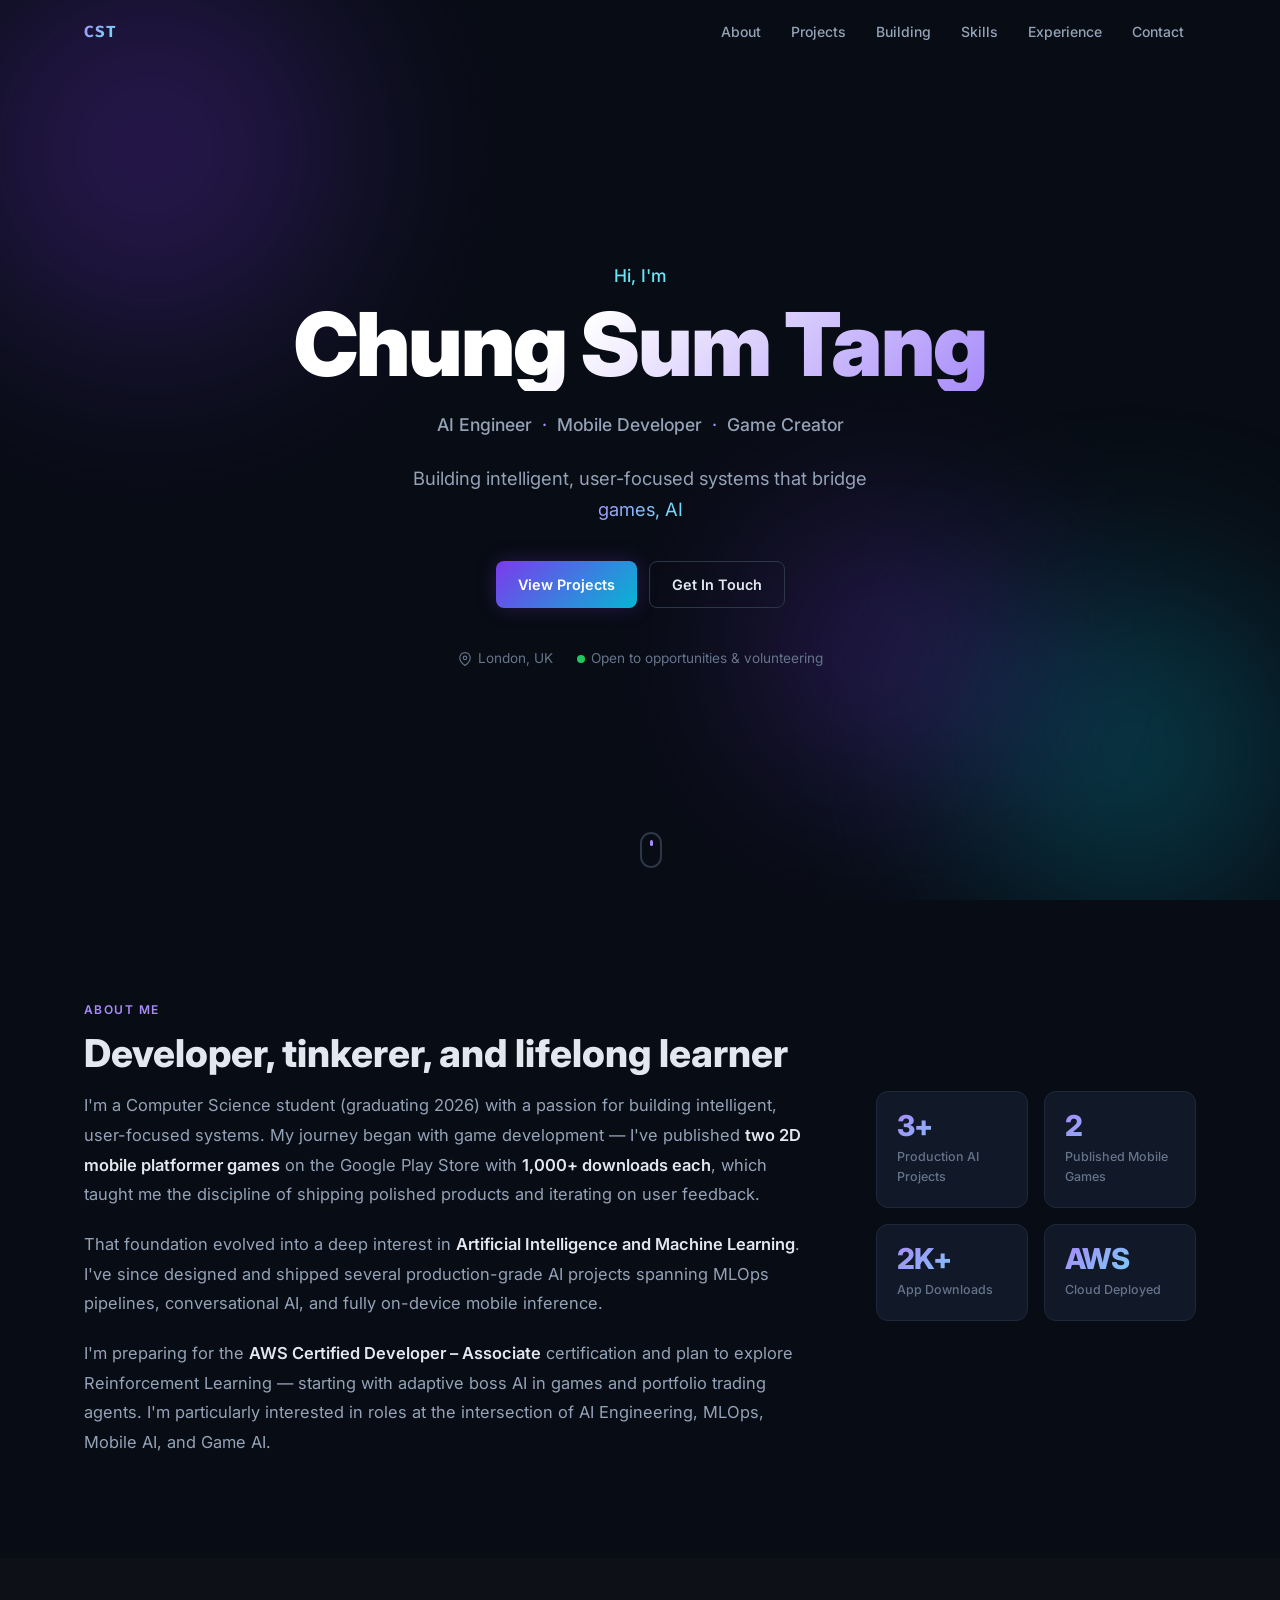
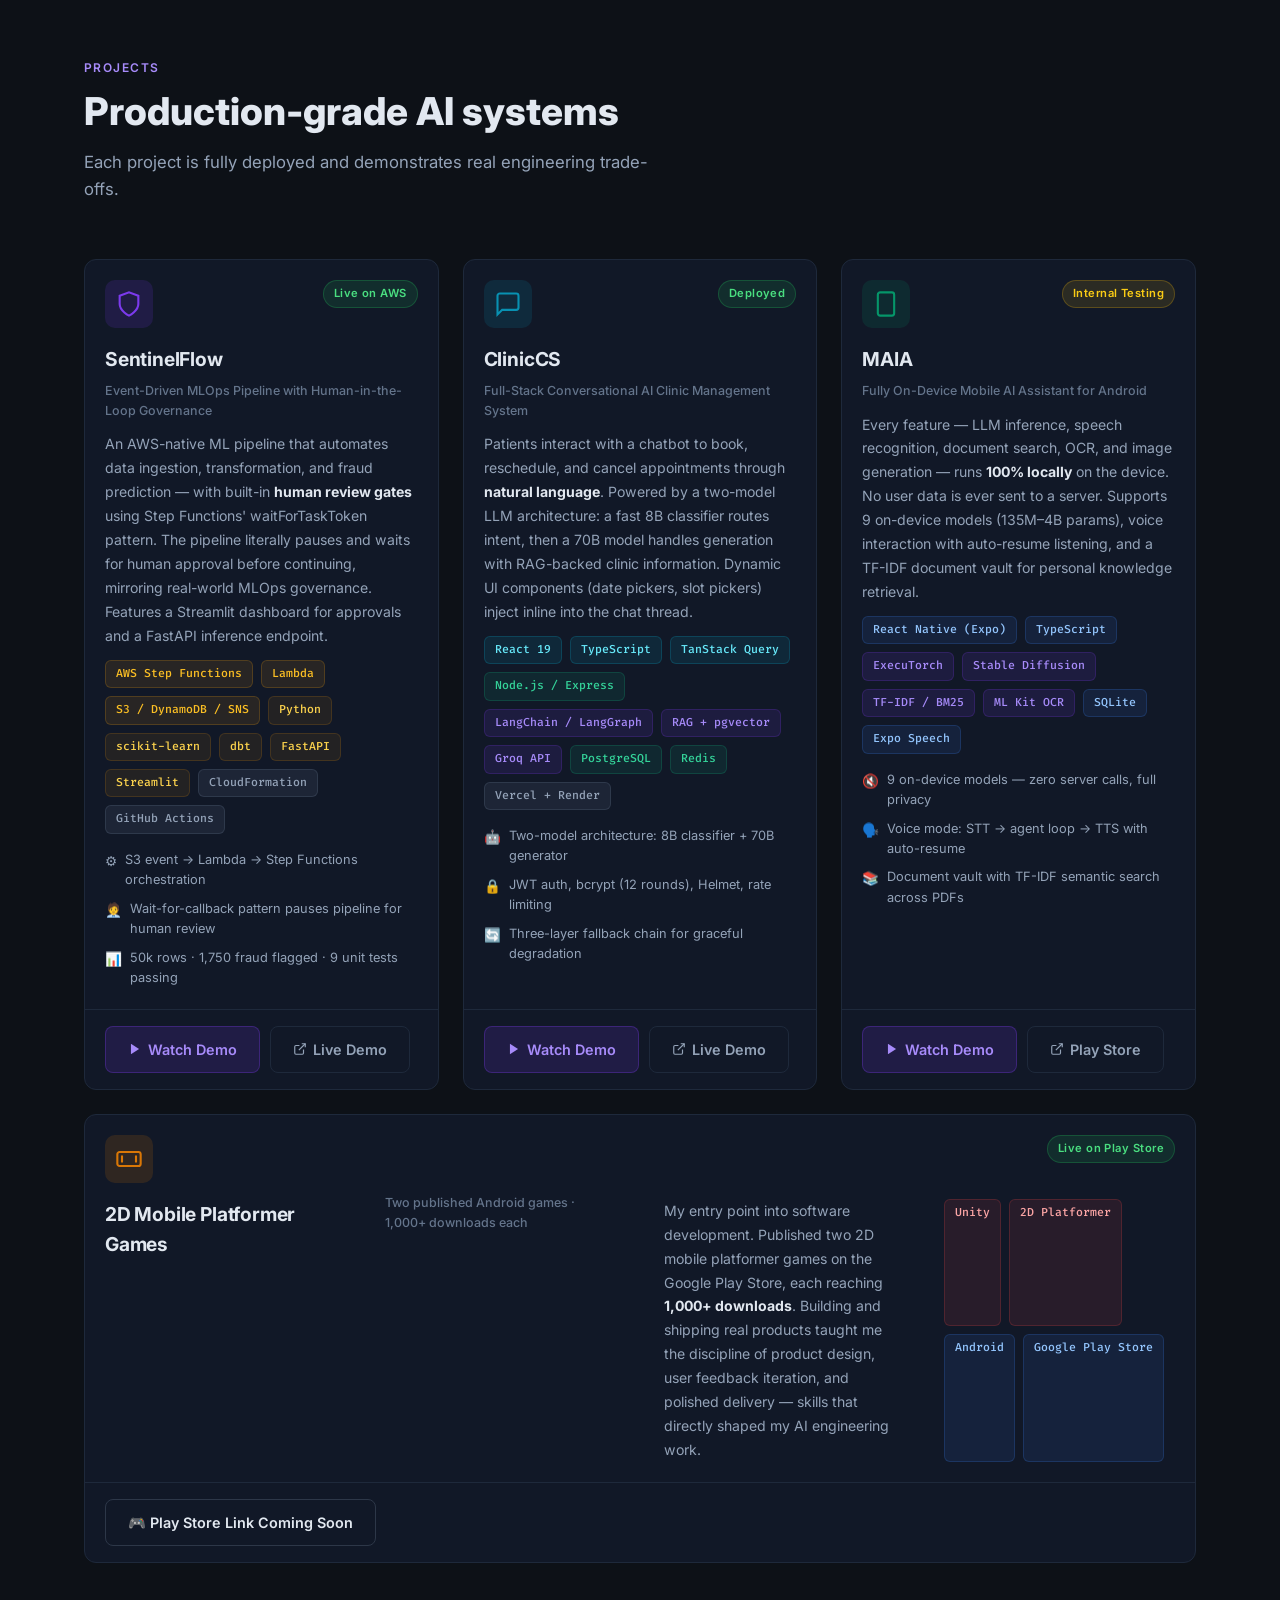
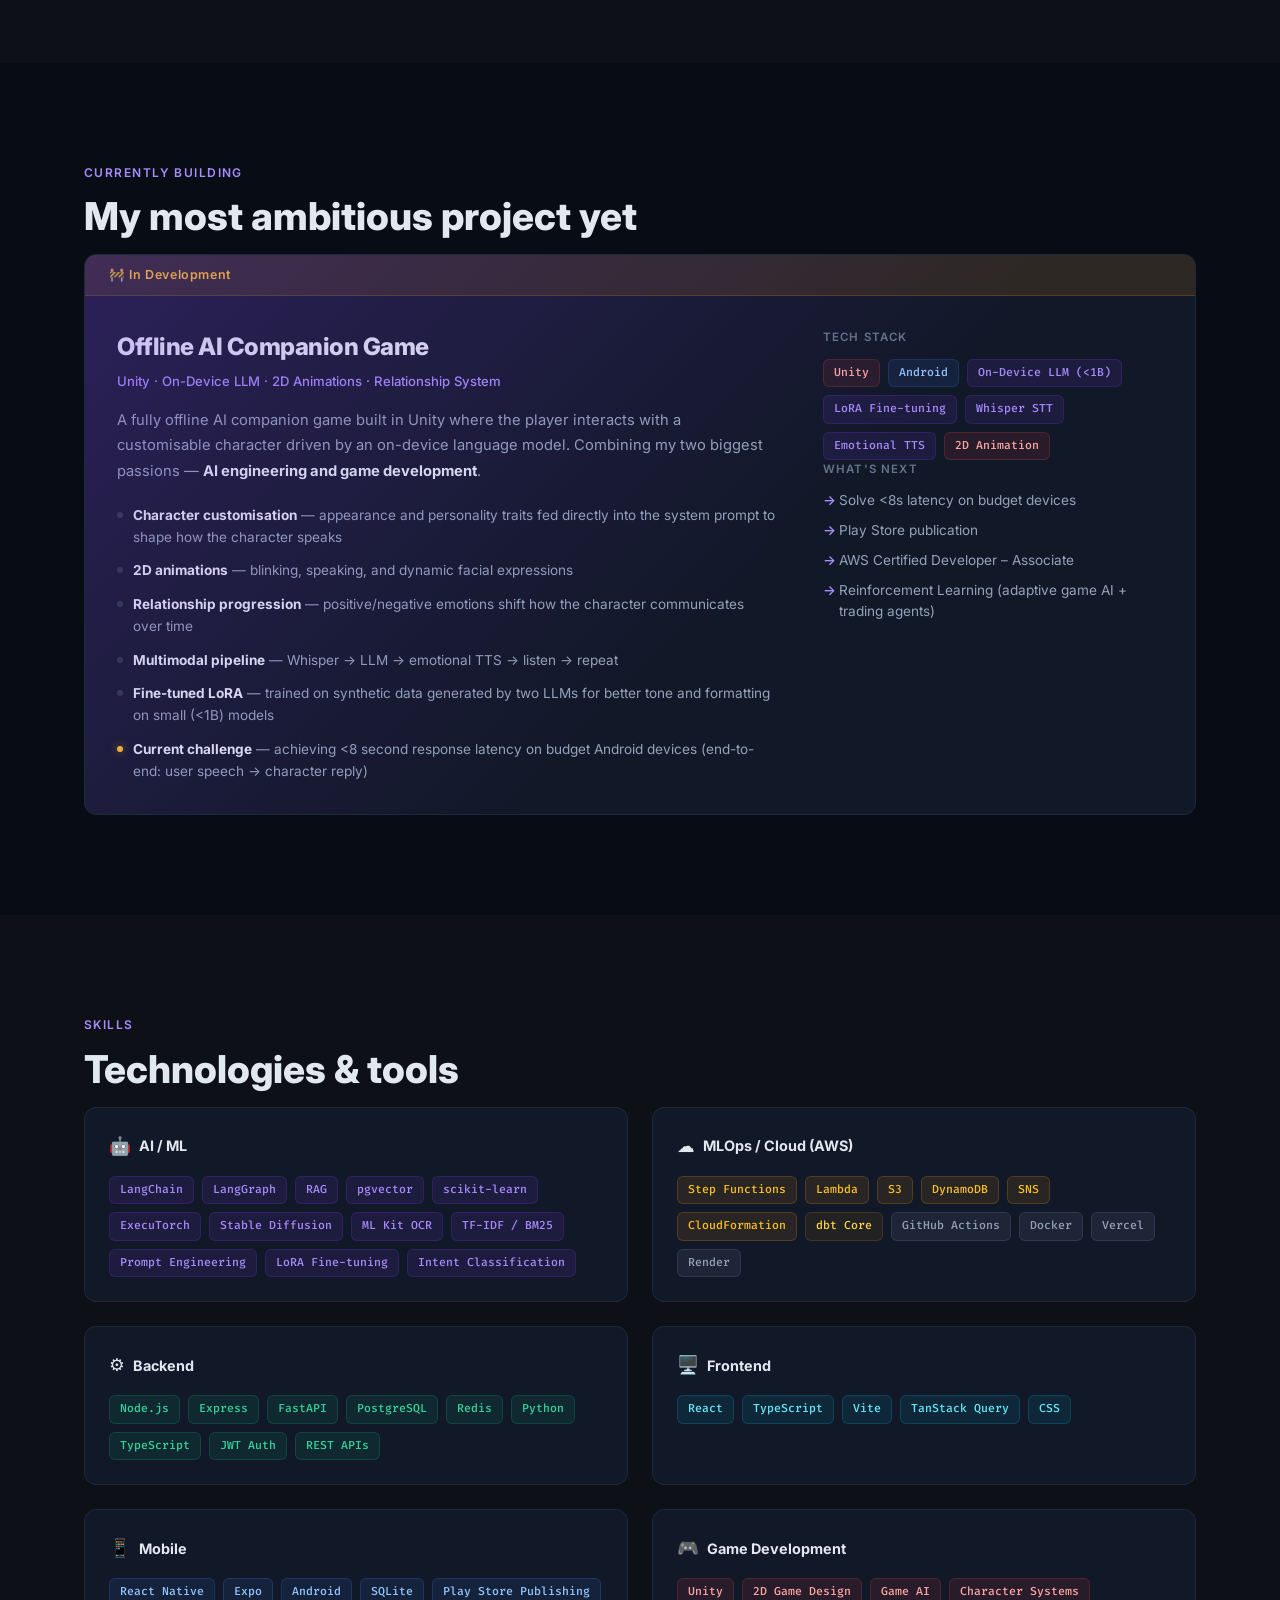
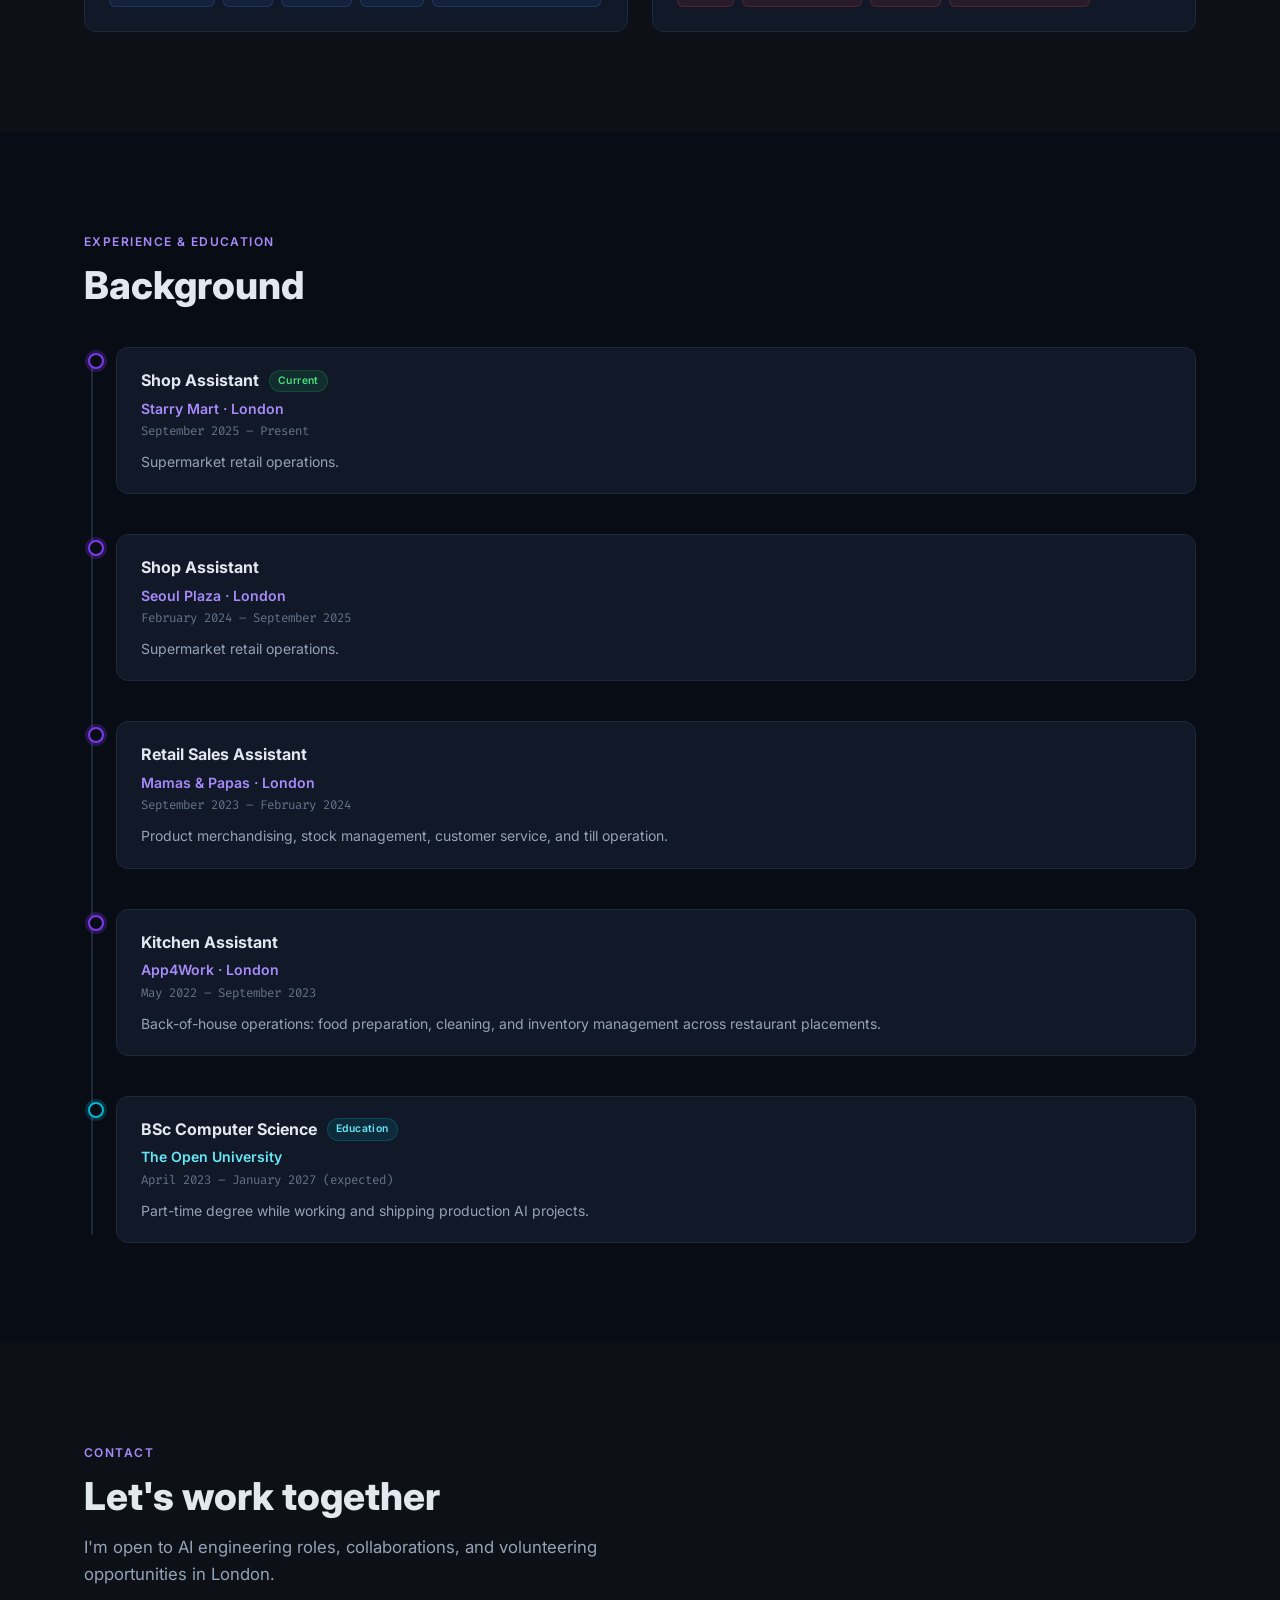
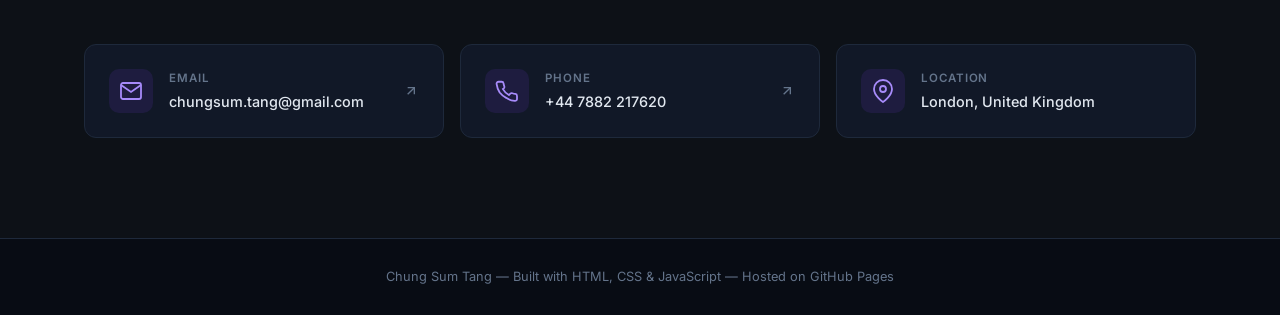
==== commit ae9a967a: "Add live URLs to projects and fix employment history - SentinelFlow: add Live Demo link (Streamlit) " ====
--- a/index.html
+++ b/index.html
@@ -182,6 +182,10 @@
                 <svg width="14" height="14" viewBox="0 0 24 24" fill="currentColor" aria-hidden="true"><polygon points="5,3 19,12 5,21"/></svg>
                 Watch Demo
               </button>
+              <a href="https://sentinelflow-jt1214.streamlit.app/" class="btn btn-ghost" target="_blank" rel="noopener">
+                <svg width="14" height="14" viewBox="0 0 24 24" fill="none" stroke="currentColor" stroke-width="2" aria-hidden="true"><path d="M18 13v6a2 2 0 0 1-2 2H5a2 2 0 0 1-2-2V8a2 2 0 0 1 2-2h6"/><polyline points="15,3 21,3 21,9"/><line x1="10" y1="14" x2="21" y2="3"/></svg>
+                Live Demo
+              </a>
               <!-- <a href="https://github.com/YOUR_USERNAME/sentinelflow" class="btn btn-ghost" target="_blank" rel="noopener">GitHub</a> -->
             </div>
           </article>
@@ -235,6 +239,10 @@
                 <svg width="14" height="14" viewBox="0 0 24 24" fill="currentColor" aria-hidden="true"><polygon points="5,3 19,12 5,21"/></svg>
                 Watch Demo
               </button>
+              <a href="https://frontend-rho-bice-58.vercel.app/" class="btn btn-ghost" target="_blank" rel="noopener">
+                <svg width="14" height="14" viewBox="0 0 24 24" fill="none" stroke="currentColor" stroke-width="2" aria-hidden="true"><path d="M18 13v6a2 2 0 0 1-2 2H5a2 2 0 0 1-2-2V8a2 2 0 0 1 2-2h6"/><polyline points="15,3 21,3 21,9"/><line x1="10" y1="14" x2="21" y2="3"/></svg>
+                Live Demo
+              </a>
               <!-- <a href="https://github.com/YOUR_USERNAME/cliniccs" class="btn btn-ghost" target="_blank" rel="noopener">GitHub</a> -->
             </div>
           </article>
@@ -286,6 +294,10 @@
                 <svg width="14" height="14" viewBox="0 0 24 24" fill="currentColor" aria-hidden="true"><polygon points="5,3 19,12 5,21"/></svg>
                 Watch Demo
               </button>
+              <a href="https://play.google.com/store/apps/details?id=com.poon1214.MobileAIAssistant" class="btn btn-ghost" target="_blank" rel="noopener">
+                <svg width="14" height="14" viewBox="0 0 24 24" fill="none" stroke="currentColor" stroke-width="2" aria-hidden="true"><path d="M18 13v6a2 2 0 0 1-2 2H5a2 2 0 0 1-2-2V8a2 2 0 0 1 2-2h6"/><polyline points="15,3 21,3 21,9"/><line x1="10" y1="14" x2="21" y2="3"/></svg>
+                Play Store
+              </a>
               <!-- <a href="https://github.com/YOUR_USERNAME/maia" class="btn btn-ghost" target="_blank" rel="noopener">GitHub</a> -->
             </div>
           </article>
@@ -525,10 +537,9 @@
             <div class="timeline-content">
               <div class="timeline-header">
                 <h3 class="timeline-title">Shop Assistant</h3>
-                <span class="timeline-badge timeline-badge-current">Current</span>
               </div>
               <p class="timeline-company">Seoul Plaza · London</p>
-              <p class="timeline-date">September 2025 – Present</p>
+              <p class="timeline-date">February 2024 – September 2025</p>
               <p class="timeline-desc">Supermarket retail operations.</p>
             </div>
           </div>
@@ -550,10 +561,9 @@
             <div class="timeline-content">
               <div class="timeline-header">
                 <h3 class="timeline-title">Kitchen Assistant</h3>
-                <span class="timeline-badge timeline-badge-current">Current</span>
               </div>
               <p class="timeline-company">App4Work · London</p>
-              <p class="timeline-date">May 2022 – Present</p>
+              <p class="timeline-date">May 2022 – September 2023</p>
               <p class="timeline-desc">Back-of-house operations: food preparation, cleaning, and inventory management across restaurant placements.</p>
             </div>
           </div>
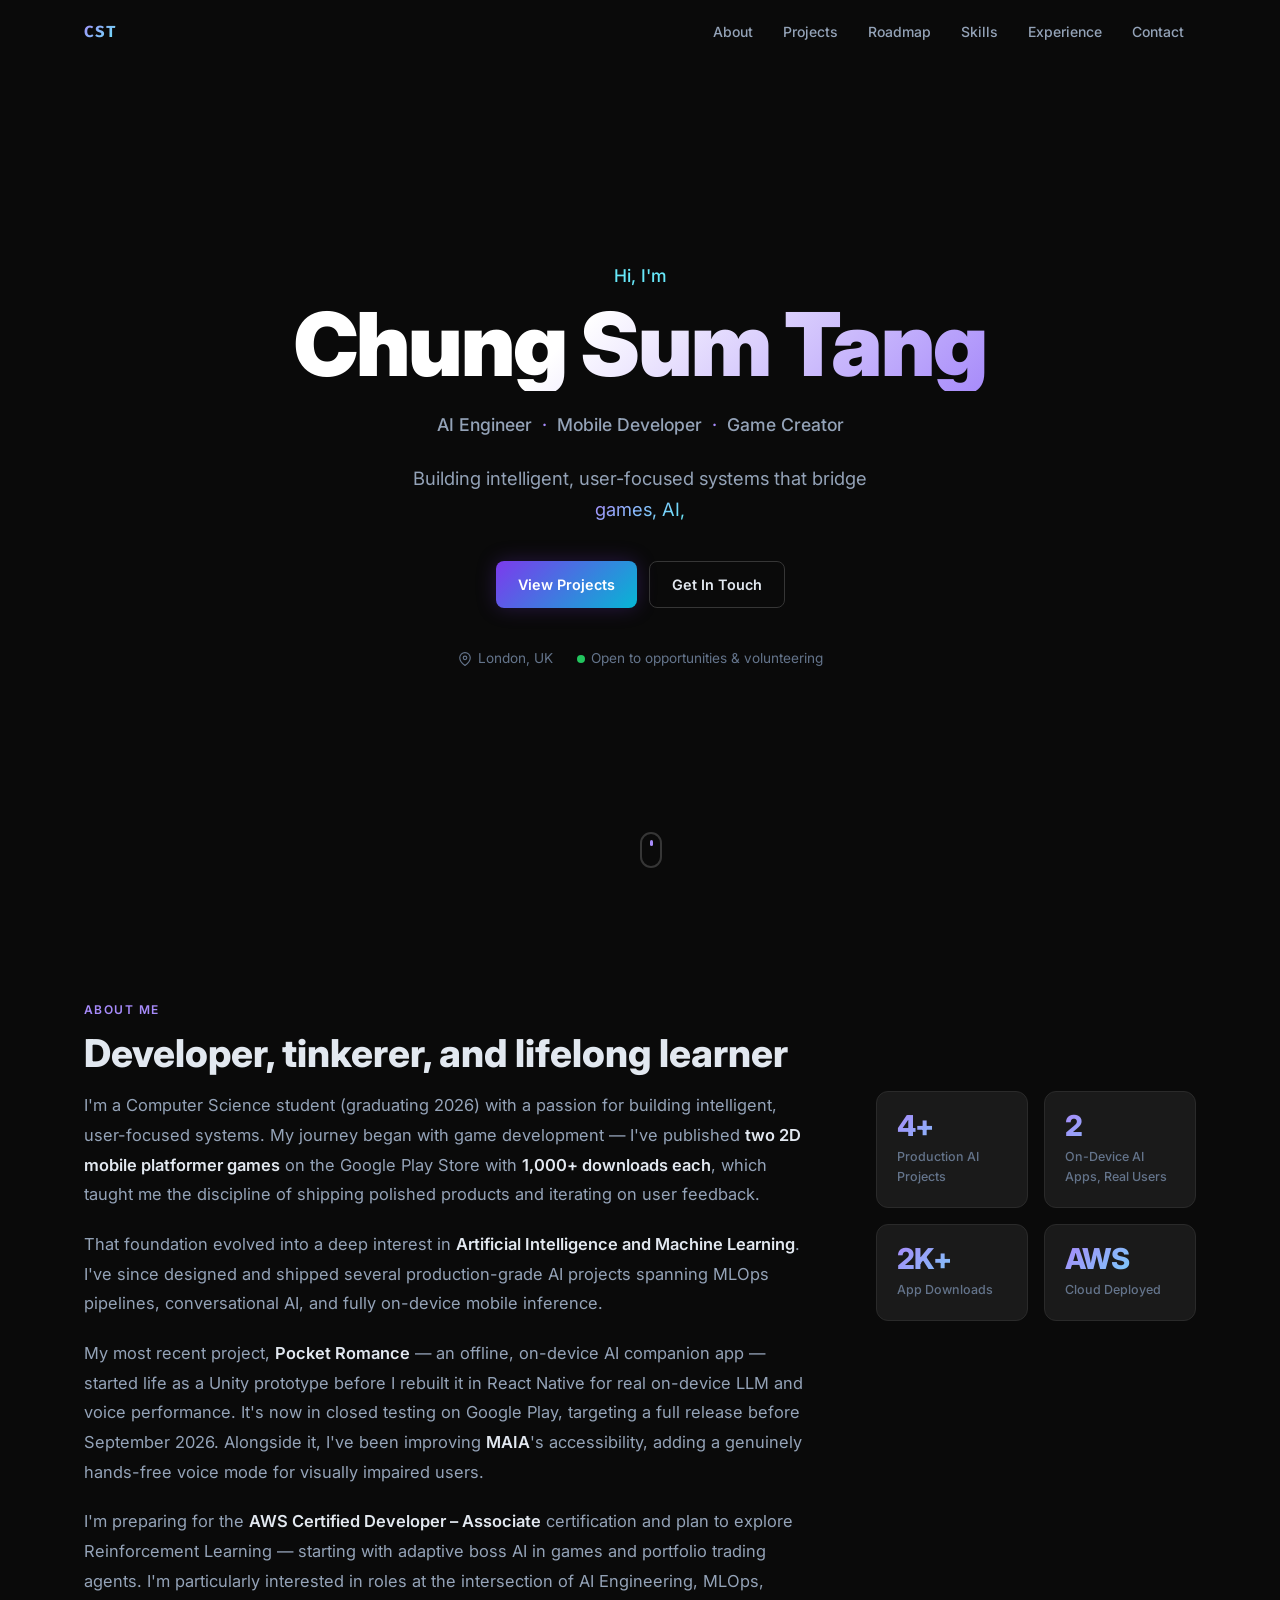
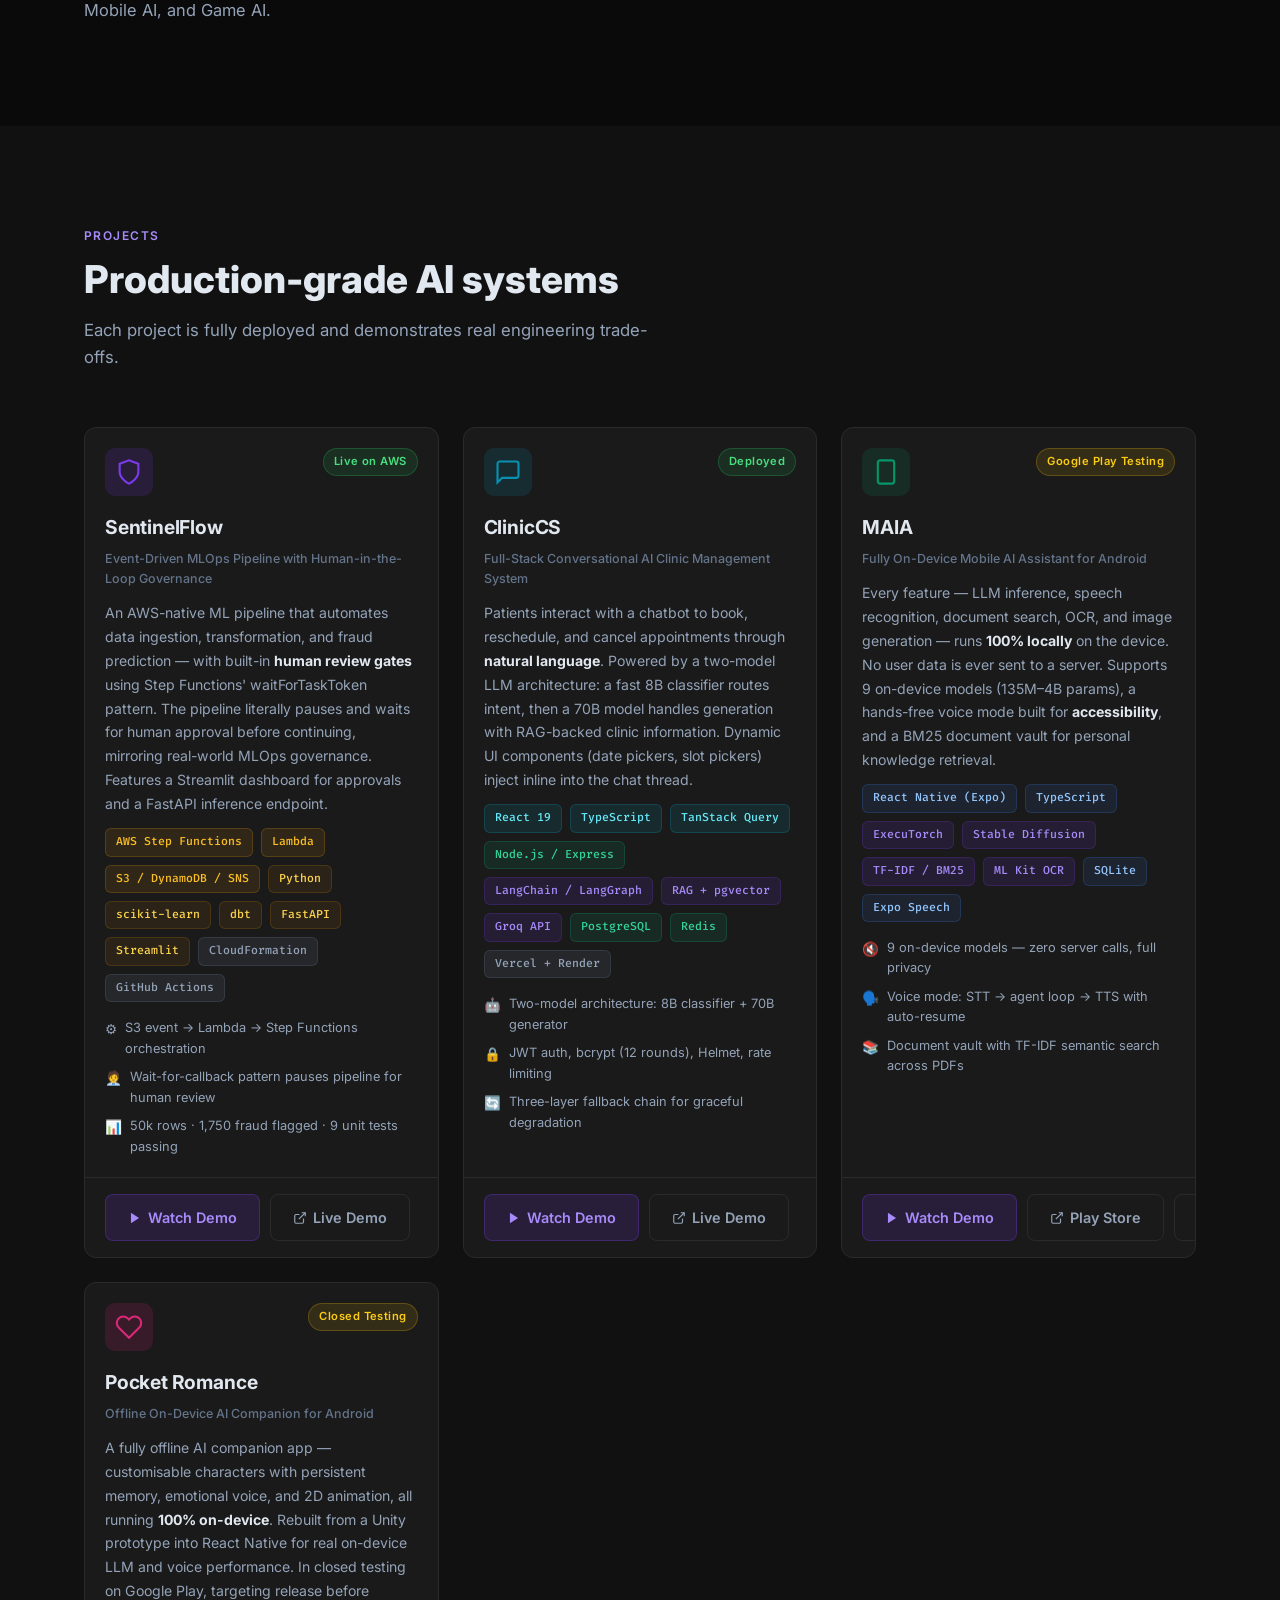
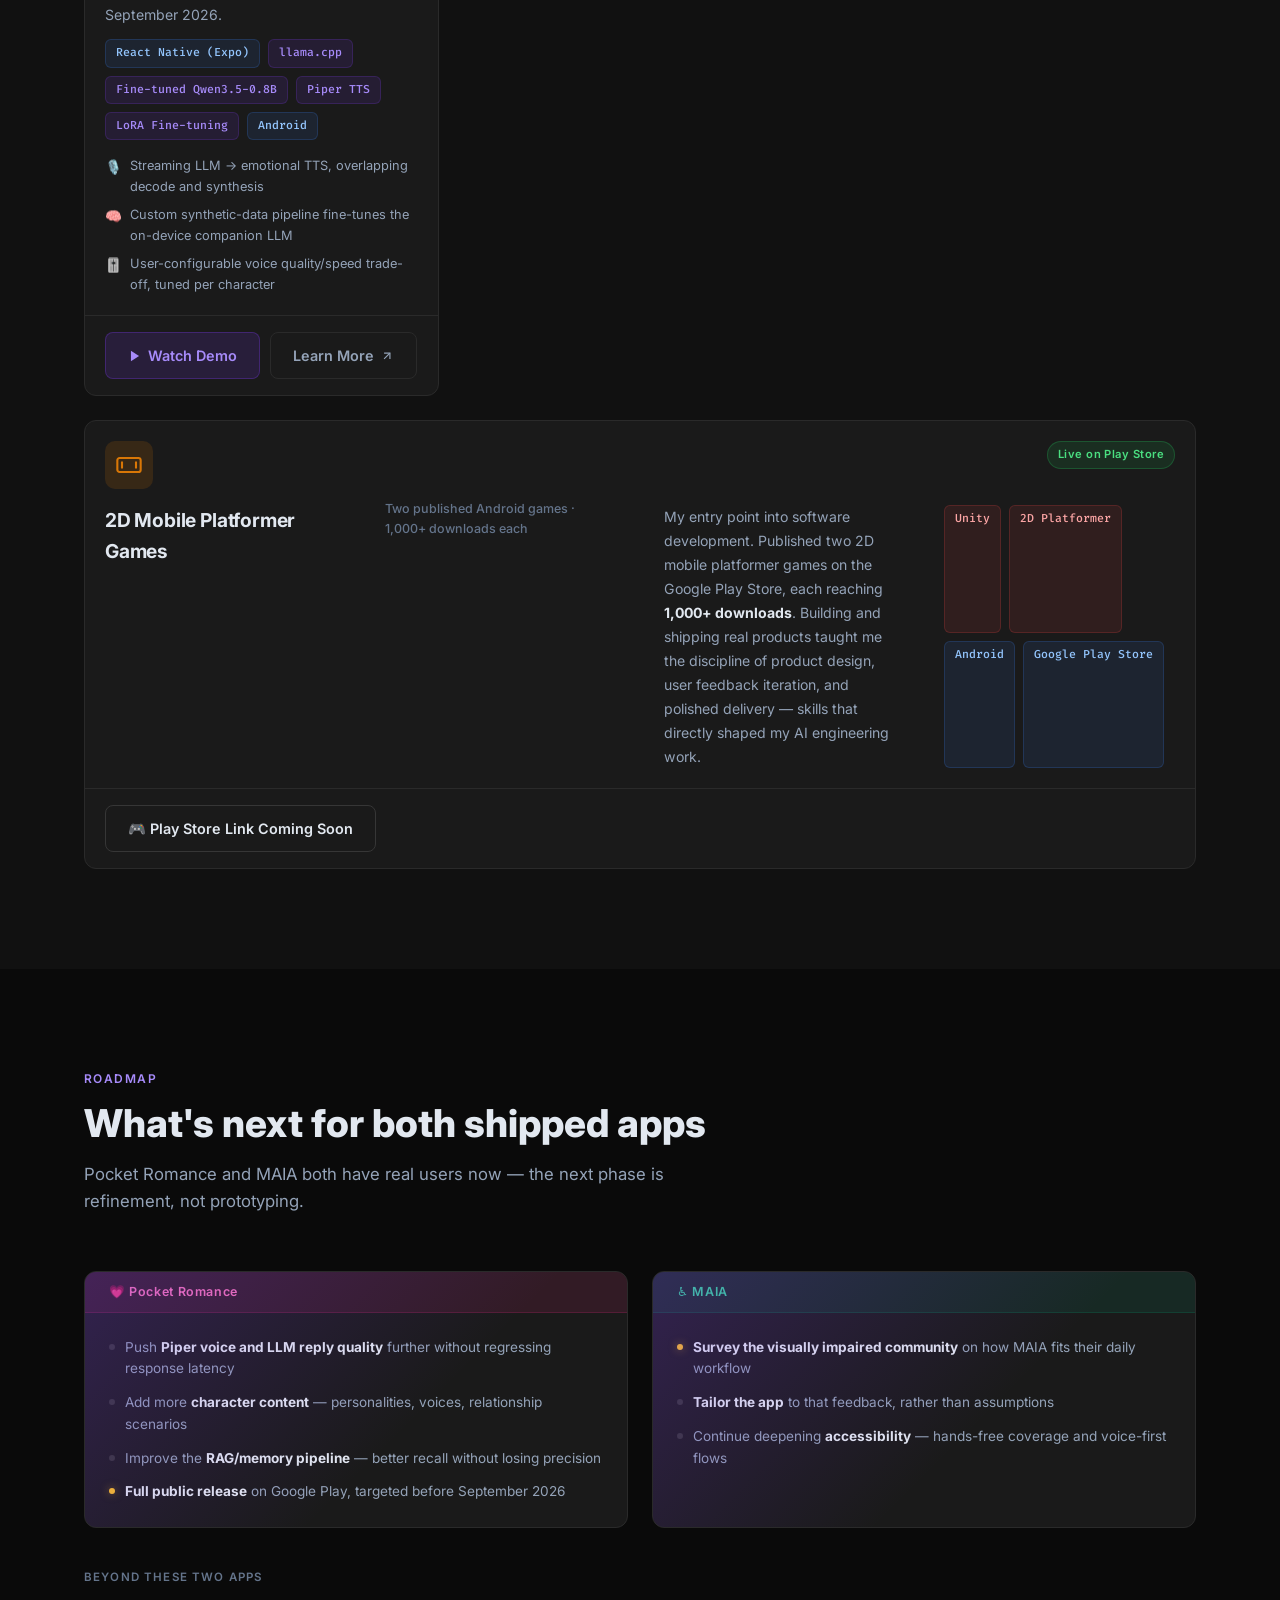
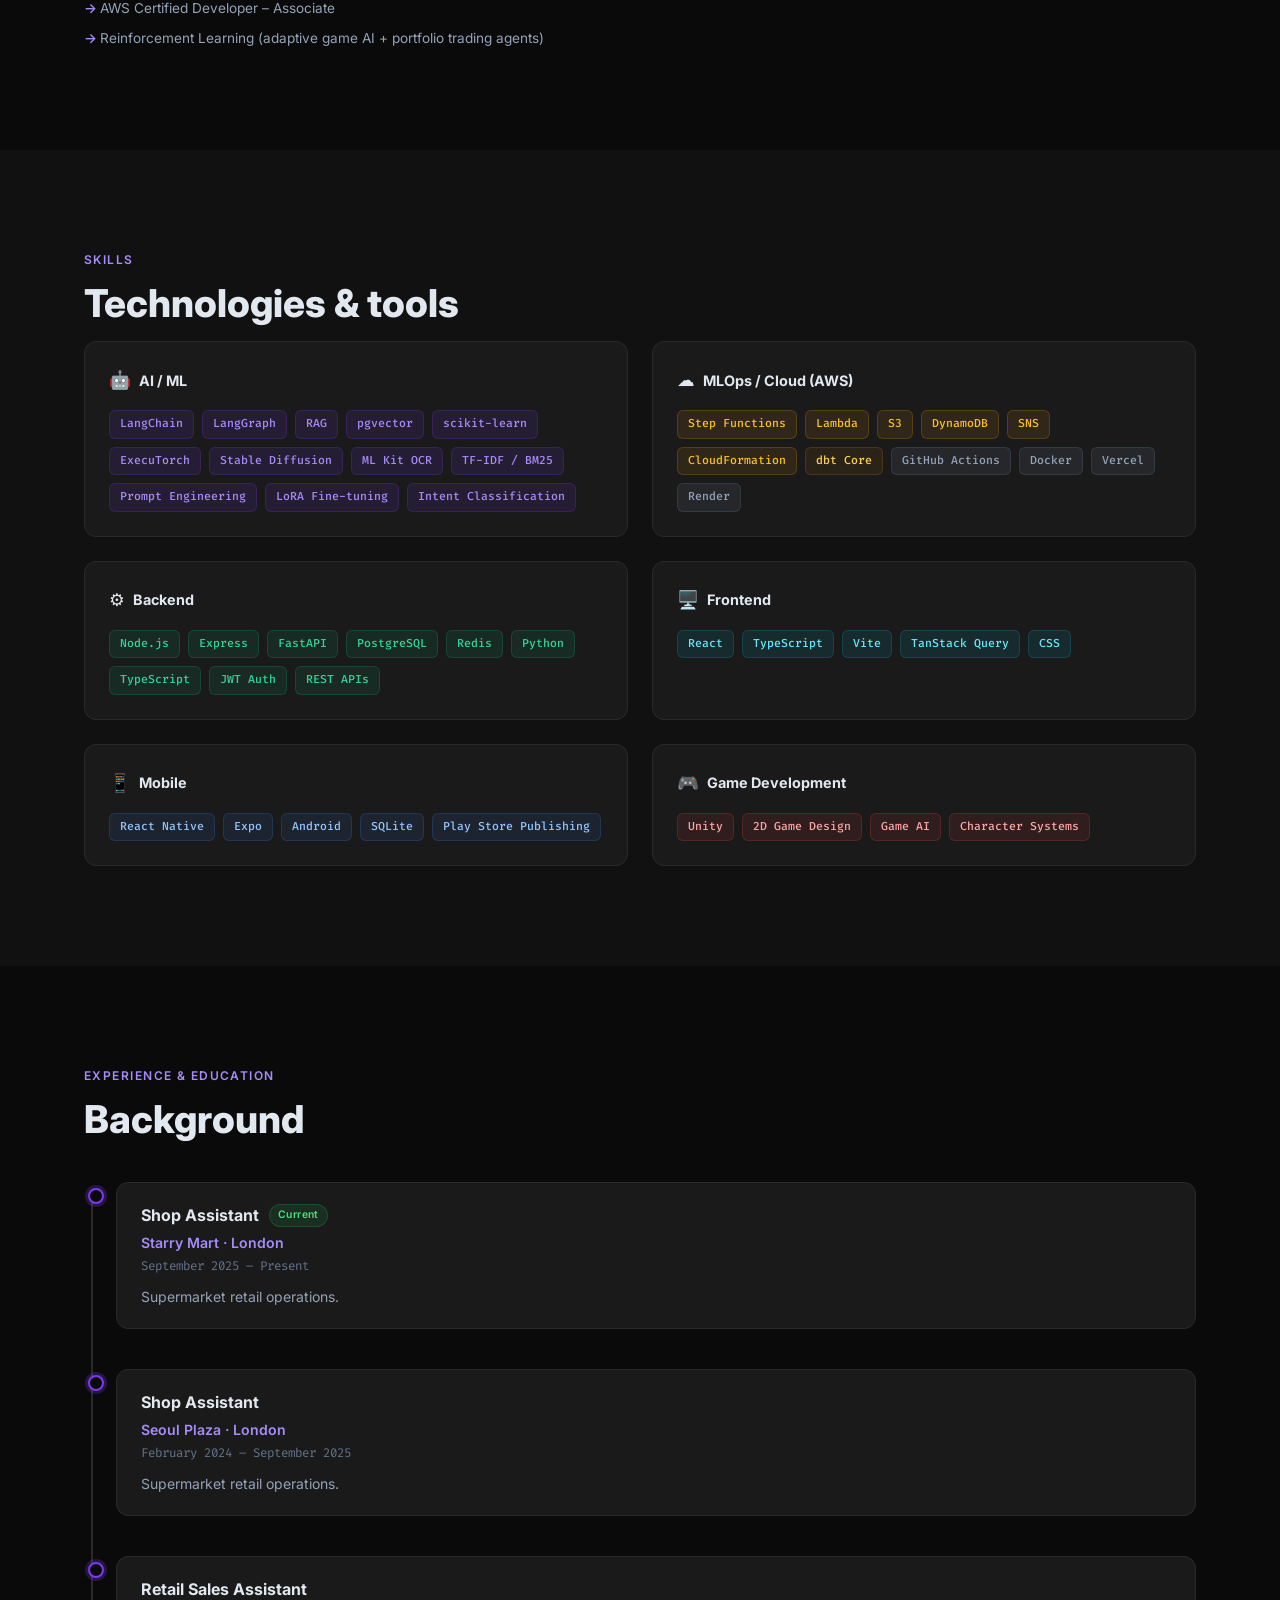
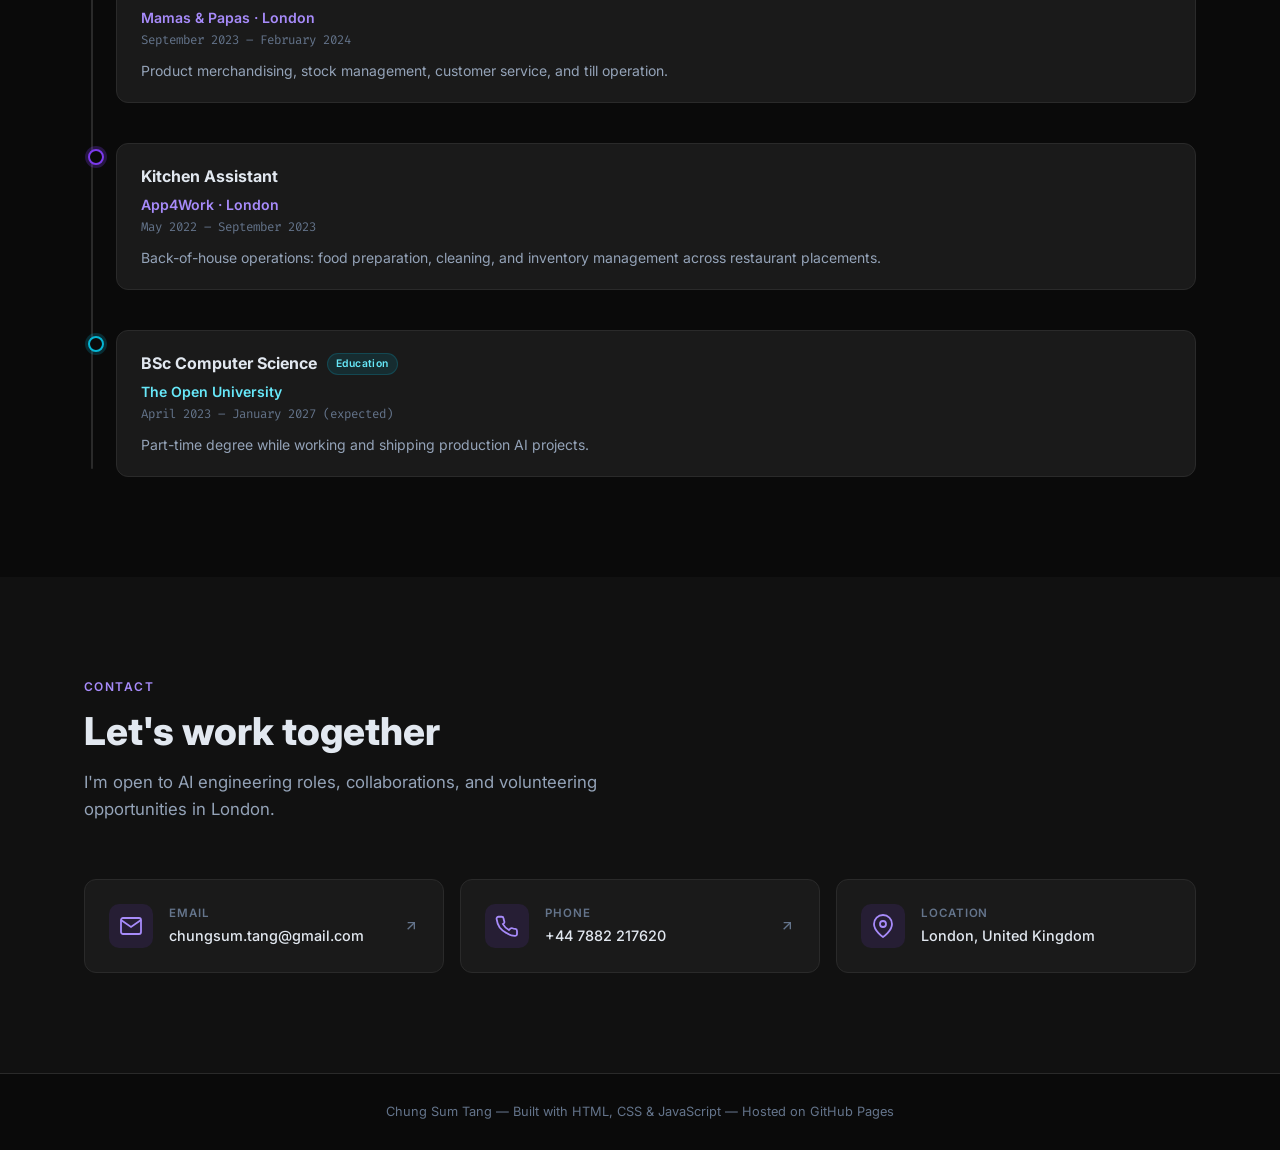
==== commit 50e1ea47: "Add dedicated Pocket Romance and MAIA project pages, update resume - Add pocket-romance.html and mai" ====
--- a/index.html
+++ b/index.html
@@ -4,9 +4,9 @@
   <meta charset="UTF-8">
   <meta name="viewport" content="width=device-width, initial-scale=1.0">
   <title>Chung Sum Tang — AI Engineer &amp; Developer</title>
-  <meta name="description" content="CS student and AI Engineer based in London. Building production-grade AI systems, mobile apps, and games.">
+  <meta name="description" content="CS student and AI Engineer based in London. Building production-grade AI systems, on-device mobile AI, and games.">
   <meta property="og:title" content="Chung Sum Tang — AI Engineer &amp; Developer">
-  <meta property="og:description" content="CS student and AI Engineer based in London. SentinelFlow · ClinicCS · MAIA · Game Developer.">
+  <meta property="og:description" content="CS student and AI Engineer based in London. SentinelFlow · ClinicCS · MAIA · Pocket Romance · Game Developer.">
   <meta property="og:type" content="website">
   <link rel="preconnect" href="https://fonts.googleapis.com">
   <link rel="preconnect" href="https://fonts.gstatic.com" crossorigin>
@@ -25,7 +25,7 @@
       <ul class="nav-links" id="navLinks" role="list">
         <li><a href="#about"      class="nav-link">About</a></li>
         <li><a href="#projects"   class="nav-link">Projects</a></li>
-        <li><a href="#building"   class="nav-link">Building</a></li>
+        <li><a href="#roadmap"    class="nav-link">Roadmap</a></li>
         <li><a href="#skills"     class="nav-link">Skills</a></li>
         <li><a href="#experience" class="nav-link">Experience</a></li>
         <li><a href="#contact"    class="nav-link">Contact</a></li>
@@ -97,6 +97,13 @@
               conversational AI, and fully on-device mobile inference.
             </p>
             <p>
+              My most recent project, <strong>Pocket Romance</strong> — an offline, on-device AI companion app —
+              started life as a Unity prototype before I rebuilt it in React Native for real on-device LLM and
+              voice performance. It's now in closed testing on Google Play, targeting a full release before
+              September 2026. Alongside it, I've been improving <strong>MAIA</strong>'s accessibility, adding a
+              genuinely hands-free voice mode for visually impaired users.
+            </p>
+            <p>
               I'm preparing for the <strong>AWS Certified Developer – Associate</strong> certification and plan to
               explore Reinforcement Learning — starting with adaptive boss AI in games and portfolio trading agents.
               I'm particularly interested in roles at the intersection of AI Engineering, MLOps, Mobile AI, and Game AI.
@@ -104,12 +111,12 @@
           </div>
           <div class="about-stats reveal">
             <div class="stat-card">
-              <span class="stat-number gradient-text">3+</span>
+              <span class="stat-number gradient-text">4+</span>
               <span class="stat-label">Production AI Projects</span>
             </div>
             <div class="stat-card">
               <span class="stat-number gradient-text">2</span>
-              <span class="stat-label">Published Mobile Games</span>
+              <span class="stat-label">On-Device AI Apps, Real Users</span>
             </div>
             <div class="stat-card">
               <span class="stat-number gradient-text">2K+</span>
@@ -253,7 +260,7 @@
               <div class="project-icon">
                 <svg width="28" height="28" viewBox="0 0 24 24" fill="none" stroke="currentColor" stroke-width="1.8" aria-hidden="true"><rect x="5" y="2" width="14" height="20" rx="2" ry="2"/><line x1="12" y1="18" x2="12.01" y2="18"/></svg>
               </div>
-              <span class="project-status status-testing">Internal Testing</span>
+              <span class="project-status status-testing">Google Play Testing</span>
             </div>
             <div class="project-card-body">
               <h3 class="project-title">MAIA</h3>
@@ -261,8 +268,8 @@
               <p class="project-desc">
                 Every feature — LLM inference, speech recognition, document search, OCR, and image generation —
                 runs <strong>100% locally</strong> on the device. No user data is ever sent to a server.
-                Supports 9 on-device models (135M–4B params), voice interaction with auto-resume listening,
-                and a TF-IDF document vault for personal knowledge retrieval.
+                Supports 9 on-device models (135M–4B params), a hands-free voice mode built for
+                <strong>accessibility</strong>, and a BM25 document vault for personal knowledge retrieval.
               </p>
               <div class="tech-tags">
                 <span class="tag tag-mobile">React Native (Expo)</span>
@@ -298,7 +305,62 @@
                 <svg width="14" height="14" viewBox="0 0 24 24" fill="none" stroke="currentColor" stroke-width="2" aria-hidden="true"><path d="M18 13v6a2 2 0 0 1-2 2H5a2 2 0 0 1-2-2V8a2 2 0 0 1 2-2h6"/><polyline points="15,3 21,3 21,9"/><line x1="10" y1="14" x2="21" y2="3"/></svg>
                 Play Store
               </a>
-              <!-- <a href="https://github.com/YOUR_USERNAME/maia" class="btn btn-ghost" target="_blank" rel="noopener">GitHub</a> -->
+              <a href="maia.html" class="btn btn-ghost">
+                Learn More
+                <svg width="14" height="14" viewBox="0 0 24 24" fill="none" stroke="currentColor" stroke-width="2" aria-hidden="true"><line x1="7" y1="17" x2="17" y2="7"/><polyline points="7,7 17,7 17,17"/></svg>
+              </a>
+            </div>
+          </article>
+
+          <!-- Pocket Romance -->
+          <article class="project-card reveal">
+            <div class="project-card-header" style="--accent-color: #db2777;">
+              <div class="project-icon">
+                <svg width="28" height="28" viewBox="0 0 24 24" fill="none" stroke="currentColor" stroke-width="1.8" aria-hidden="true"><path d="M20.84 4.61a5.5 5.5 0 0 0-7.78 0L12 5.67l-1.06-1.06a5.5 5.5 0 0 0-7.78 7.78l1.06 1.06L12 21.23l7.78-7.78 1.06-1.06a5.5 5.5 0 0 0 0-7.78z"/></svg>
+              </div>
+              <span class="project-status status-testing">Closed Testing</span>
+            </div>
+            <div class="project-card-body">
+              <h3 class="project-title">Pocket Romance</h3>
+              <p class="project-subtitle">Offline On-Device AI Companion for Android</p>
+              <p class="project-desc">
+                A fully offline AI companion app — customisable characters with persistent memory,
+                emotional voice, and 2D animation, all running <strong>100% on-device</strong>. Rebuilt from
+                a Unity prototype into React Native for real on-device LLM and voice performance. In closed
+                testing on Google Play, targeting release before September 2026.
+              </p>
+              <div class="tech-tags">
+                <span class="tag tag-mobile">React Native (Expo)</span>
+                <span class="tag tag-ai">llama.cpp</span>
+                <span class="tag tag-ai">Fine-tuned Qwen3.5-0.8B</span>
+                <span class="tag tag-ai">Piper TTS</span>
+                <span class="tag tag-ai">LoRA Fine-tuning</span>
+                <span class="tag tag-mobile">Android</span>
+              </div>
+              <div class="project-highlights">
+                <div class="highlight">
+                  <span class="highlight-icon">🎙️</span>
+                  <span>Streaming LLM → emotional TTS, overlapping decode and synthesis</span>
+                </div>
+                <div class="highlight">
+                  <span class="highlight-icon">🧠</span>
+                  <span>Custom synthetic-data pipeline fine-tunes the on-device companion LLM</span>
+                </div>
+                <div class="highlight">
+                  <span class="highlight-icon">🎚️</span>
+                  <span>User-configurable voice quality/speed trade-off, tuned per character</span>
+                </div>
+              </div>
+            </div>
+            <div class="project-card-footer">
+              <button class="btn btn-demo" onclick="openModal('DemoVideos/PocketRomance/PocketRomanceDemoVideo.mp4', 'Pocket Romance Demo', 'Recorded on a budget Redmi A5 for a worst-case demo of on-device performance — inference and voice are noticeably faster on mid-range and flagship phones.')">
+                <svg width="14" height="14" viewBox="0 0 24 24" fill="currentColor" aria-hidden="true"><polygon points="5,3 19,12 5,21"/></svg>
+                Watch Demo
+              </button>
+              <a href="pocket-romance.html" class="btn btn-ghost">
+                Learn More
+                <svg width="14" height="14" viewBox="0 0 24 24" fill="none" stroke="currentColor" stroke-width="2" aria-hidden="true"><line x1="7" y1="17" x2="17" y2="7"/><polyline points="7,7 17,7 17,17"/></svg>
+              </a>
             </div>
           </article>
 
@@ -337,72 +399,64 @@
       </div>
     </section>
 
-    <!-- ── Currently Building ──────────────────────────────────────── -->
-    <section id="building" class="section">
+    <!-- ── Roadmap ────────────────────────────────────────────────── -->
+    <section id="roadmap" class="section">
       <div class="container">
-        <div class="section-label reveal">Currently Building</div>
-        <h2 class="section-title reveal">My most ambitious project yet</h2>
-
-        <div class="building-card reveal">
-          <div class="building-badge">🚧 In Development</div>
-          <div class="building-inner">
-            <div class="building-text">
-              <h3 class="building-title">Offline AI Companion Game</h3>
-              <p class="building-subtitle">Unity · On-Device LLM · 2D Animations · Relationship System</p>
-              <p class="building-desc">
-                A fully offline AI companion game built in Unity where the player interacts with a
-                customisable character driven by an on-device language model. Combining my two biggest
-                passions — <strong>AI engineering and game development</strong>.
-              </p>
+        <div class="section-label reveal">Roadmap</div>
+        <h2 class="section-title reveal">What's next for both shipped apps</h2>
+        <p class="section-subtitle reveal">Pocket Romance and MAIA both have real users now — the next phase is refinement, not prototyping.</p>
+
+        <div class="roadmap-grid reveal">
+          <div class="building-card" style="--accent-color:#db2777;">
+            <div class="building-badge" style="background: rgba(219,39,119,0.12); color: #f472b6; border-color: rgba(219,39,119,0.2);">💗 Pocket Romance</div>
+            <div style="padding: 24px;">
               <div class="building-features">
                 <div class="feature-item">
                   <span class="feature-dot"></span>
-                  <span><strong>Character customisation</strong> — appearance and personality traits fed directly into the system prompt to shape how the character speaks</span>
+                  <span>Push <strong>Piper voice and LLM reply quality</strong> further without regressing response latency</span>
                 </div>
                 <div class="feature-item">
                   <span class="feature-dot"></span>
-                  <span><strong>2D animations</strong> — blinking, speaking, and dynamic facial expressions</span>
+                  <span>Add more <strong>character content</strong> — personalities, voices, relationship scenarios</span>
                 </div>
                 <div class="feature-item">
                   <span class="feature-dot"></span>
-                  <span><strong>Relationship progression</strong> — positive/negative emotions shift how the character communicates over time</span>
+                  <span>Improve the <strong>RAG/memory pipeline</strong> — better recall without losing precision</span>
+                </div>
+                <div class="feature-item">
+                  <span class="feature-dot feature-dot-active"></span>
+                  <span><strong>Full public release</strong> on Google Play, targeted before September 2026</span>
+                </div>
+              </div>
+            </div>
+          </div>
+          <div class="building-card" style="--accent-color:#059669;">
+            <div class="building-badge" style="background: rgba(5,150,105,0.12); color: #34d399; border-color: rgba(5,150,105,0.2);">♿ MAIA</div>
+            <div style="padding: 24px;">
+              <div class="building-features">
+                <div class="feature-item">
+                  <span class="feature-dot feature-dot-active"></span>
+                  <span><strong>Survey the visually impaired community</strong> on how MAIA fits their daily workflow</span>
                 </div>
                 <div class="feature-item">
                   <span class="feature-dot"></span>
-                  <span><strong>Multimodal pipeline</strong> — Whisper → LLM → emotional TTS → listen → repeat</span>
+                  <span><strong>Tailor the app</strong> to that feedback, rather than assumptions</span>
                 </div>
                 <div class="feature-item">
                   <span class="feature-dot"></span>
-                  <span><strong>Fine-tuned LoRA</strong> — trained on synthetic data generated by two LLMs for better tone and formatting on small (&lt;1B) models</span>
-                </div>
-                <div class="feature-item">
-                  <span class="feature-dot feature-dot-active"></span>
-                  <span><strong>Current challenge</strong> — achieving &lt;8 second response latency on budget Android devices (end-to-end: user speech → character reply)</span>
-                </div>
-              </div>
-            </div>
-            <div class="building-stack">
-              <h4>Tech Stack</h4>
-              <div class="tech-tags">
-                <span class="tag tag-gamedev">Unity</span>
-                <span class="tag tag-mobile">Android</span>
-                <span class="tag tag-ai">On-Device LLM (&lt;1B)</span>
-                <span class="tag tag-ai">LoRA Fine-tuning</span>
-                <span class="tag tag-ai">Whisper STT</span>
-                <span class="tag tag-ai">Emotional TTS</span>
-                <span class="tag tag-gamedev">2D Animation</span>
-              </div>
-              <div class="building-goals">
-                <h4>What's Next</h4>
-                <ul>
-                  <li>Solve &lt;8s latency on budget devices</li>
-                  <li>Play Store publication</li>
-                  <li>AWS Certified Developer – Associate</li>
-                  <li>Reinforcement Learning (adaptive game AI + trading agents)</li>
-                </ul>
-              </div>
-            </div>
-          </div>
+                  <span>Continue deepening <strong>accessibility</strong> — hands-free coverage and voice-first flows</span>
+                </div>
+              </div>
+            </div>
+          </div>
+        </div>
+
+        <div class="building-goals reveal" style="margin-top: 40px;">
+          <h4>Beyond These Two Apps</h4>
+          <ul>
+            <li>AWS Certified Developer – Associate</li>
+            <li>Reinforcement Learning (adaptive game AI + portfolio trading agents)</li>
+          </ul>
         </div>
       </div>
     </section>
--- a/style.css
+++ b/style.css
@@ -2,12 +2,12 @@
 *, *::before, *::after { box-sizing: border-box; margin: 0; padding: 0; }
 
 :root {
-  --bg:          #080c14;
-  --bg-alt:      #0d1117;
-  --bg-card:     #111827;
-  --bg-card-h:   #161e2e;
-  --border:      #1e293b;
-  --border-l:    #2d3748;
+  --bg:          #0a0a0a;
+  --bg-alt:      #111111;
+  --bg-card:     #1a1a1a;
+  --bg-card-h:   #222222;
+  --border:      #2a2a2a;
+  --border-l:    #363636;
 
   --purple:      #7c3aed;
   --purple-l:    #a78bfa;
@@ -284,40 +284,7 @@
   overflow: hidden;
 }
 
-.blob {
-  position: absolute;
-  border-radius: 50%;
-  filter: blur(80px);
-  opacity: 0.35;
-  animation: blobFloat 18s ease-in-out infinite alternate;
-}
-.blob-1 {
-  width: 600px; height: 600px;
-  background: radial-gradient(circle, var(--purple) 0%, transparent 70%);
-  top: -150px; left: -150px;
-  animation-duration: 20s;
-}
-.blob-2 {
-  width: 500px; height: 500px;
-  background: radial-gradient(circle, var(--cyan) 0%, transparent 70%);
-  bottom: -100px; right: -100px;
-  animation-duration: 24s;
-  animation-delay: -8s;
-}
-.blob-3 {
-  width: 400px; height: 400px;
-  background: radial-gradient(circle, #7c3aed 0%, transparent 70%);
-  top: 50%; right: 15%;
-  animation-duration: 16s;
-  animation-delay: -4s;
-}
-
-@keyframes blobFloat {
-  0%   { transform: translate(0, 0) scale(1); }
-  33%  { transform: translate(30px, -20px) scale(1.05); }
-  66%  { transform: translate(-20px, 30px) scale(0.98); }
-  100% { transform: translate(15px, 10px) scale(1.02); }
-}
+.blob { display: none; }
 
 .hero-content {
   text-align: center;
@@ -1045,3 +1012,328 @@
   .building-inner { padding: 20px; }
   .about-stats { grid-template-columns: 1fr 1fr; }
 }
+
+/* ── Project Detail Pages ─────────────────────────────────────── */
+.detail-nav .nav-container { justify-content: space-between; }
+
+.back-link {
+  display: inline-flex;
+  align-items: center;
+  gap: 6px;
+  font-size: 0.85rem;
+  font-weight: 500;
+  color: var(--text-2);
+  padding: 6px 12px;
+  border-radius: var(--radius-sm);
+  transition: color 0.2s, background 0.2s;
+}
+.back-link:hover { color: var(--text); background: rgba(255,255,255,0.06); }
+
+.project-hero {
+  padding: calc(var(--nav-h) + 56px) 0 64px;
+  position: relative;
+  overflow: hidden;
+}
+.project-hero::before {
+  content: '';
+  position: absolute;
+  inset: 0;
+  background: linear-gradient(180deg, var(--accent-glow, var(--purple-glow)) 0%, transparent 55%);
+  opacity: 0.5;
+  pointer-events: none;
+}
+
+.project-hero-top {
+  display: flex;
+  align-items: center;
+  gap: 12px;
+  margin-bottom: 20px;
+  position: relative;
+}
+
+.project-hero-icon {
+  width: 56px;
+  height: 56px;
+  border-radius: 14px;
+  display: flex;
+  align-items: center;
+  justify-content: center;
+  background: color-mix(in srgb, var(--accent-color, var(--purple)) 15%, transparent);
+  color: var(--accent-color, var(--purple-l));
+  flex-shrink: 0;
+}
+
+.project-hero h1 {
+  font-size: clamp(2.1rem, 4.5vw, 3.2rem);
+  font-weight: 900;
+  letter-spacing: -0.02em;
+  line-height: 1.1;
+  margin-bottom: 10px;
+  position: relative;
+}
+
+.project-hero-tagline {
+  font-size: clamp(1rem, 1.6vw, 1.15rem);
+  color: var(--text-2);
+  max-width: 640px;
+  line-height: 1.7;
+  margin-bottom: 24px;
+  position: relative;
+}
+
+.project-hero-ctas {
+  display: flex;
+  gap: 12px;
+  flex-wrap: wrap;
+  margin-bottom: 28px;
+  position: relative;
+}
+
+.project-hero-meta {
+  display: flex;
+  gap: 10px;
+  flex-wrap: wrap;
+  position: relative;
+}
+
+/* ── Sub-nav (in-page jump links) ─────────────────────────────── */
+.subnav {
+  position: sticky;
+  top: var(--nav-h);
+  z-index: 50;
+  background: rgba(8,12,20,0.9);
+  backdrop-filter: blur(16px);
+  -webkit-backdrop-filter: blur(16px);
+  border-bottom: 1px solid var(--border);
+}
+.subnav-inner {
+  display: flex;
+  gap: 4px;
+  overflow-x: auto;
+  padding: 10px 0;
+  scrollbar-width: none;
+}
+.subnav-inner::-webkit-scrollbar { display: none; }
+.subnav-link {
+  font-size: 0.82rem;
+  font-weight: 500;
+  color: var(--text-2);
+  padding: 7px 14px;
+  border-radius: 20px;
+  white-space: nowrap;
+  transition: color 0.2s, background 0.2s;
+}
+.subnav-link:hover { color: var(--text); background: rgba(255,255,255,0.06); }
+
+/* ── Architecture pipeline flow ───────────────────────────────── */
+.pipeline {
+  display: flex;
+  align-items: stretch;
+  flex-wrap: wrap;
+  gap: 0;
+  margin: 32px 0;
+}
+.pipeline-step {
+  background: var(--bg-card);
+  border: 1px solid var(--border);
+  border-radius: var(--radius);
+  padding: 16px 18px;
+  min-width: 150px;
+  flex: 1 1 150px;
+  transition: border-color 0.2s, transform 0.2s;
+}
+.pipeline-step:hover { border-color: var(--accent-color, var(--purple)); transform: translateY(-2px); }
+.pipeline-step-label {
+  font-size: 0.68rem;
+  font-weight: 700;
+  letter-spacing: 0.08em;
+  text-transform: uppercase;
+  color: var(--accent-color, var(--purple-l));
+  margin-bottom: 6px;
+}
+.pipeline-step-title { font-size: 0.92rem; font-weight: 700; margin-bottom: 4px; }
+.pipeline-step-desc { font-size: 0.78rem; color: var(--text-2); line-height: 1.5; }
+.pipeline-arrow {
+  display: flex;
+  align-items: center;
+  justify-content: center;
+  color: var(--text-3);
+  padding: 0 10px;
+  flex: 0 0 auto;
+}
+
+/* ── Architecture text blocks ─────────────────────────────────── */
+.arch-block {
+  background: var(--bg-card);
+  border: 1px solid var(--border);
+  border-radius: var(--radius);
+  padding: 24px 28px;
+  margin-bottom: 20px;
+}
+.arch-block h3 {
+  font-size: 1.05rem;
+  font-weight: 700;
+  margin-bottom: 10px;
+  display: flex;
+  align-items: center;
+  gap: 8px;
+}
+.arch-block h3 .arch-icon { font-size: 1.1rem; }
+.arch-block p { font-size: 0.9rem; color: var(--text-2); line-height: 1.75; margin-bottom: 10px; }
+.arch-block p:last-child { margin-bottom: 0; }
+.arch-block strong { color: var(--text); }
+.arch-block code {
+  font-family: 'Fira Code', monospace;
+  font-size: 0.82em;
+  background: rgba(255,255,255,0.06);
+  padding: 1px 6px;
+  border-radius: 4px;
+  color: var(--cyan-l);
+}
+.arch-block ul { display: flex; flex-direction: column; gap: 8px; margin-top: 8px; }
+.arch-block ul li {
+  font-size: 0.87rem;
+  color: var(--text-2);
+  padding-left: 18px;
+  position: relative;
+  line-height: 1.6;
+}
+.arch-block ul li::before {
+  content: '→';
+  position: absolute;
+  left: 0;
+  color: var(--accent-color, var(--purple-l));
+  font-weight: 600;
+}
+
+/* ── Trade-off cards ───────────────────────────────────────────── */
+.tradeoff-grid {
+  display: flex;
+  flex-direction: column;
+  gap: 20px;
+}
+.tradeoff-card {
+  background: var(--bg-card);
+  border: 1px solid var(--border);
+  border-radius: var(--radius);
+  overflow: hidden;
+}
+.tradeoff-head {
+  padding: 18px 24px;
+  border-bottom: 1px solid var(--border);
+  display: flex;
+  align-items: center;
+  justify-content: space-between;
+  gap: 12px;
+  flex-wrap: wrap;
+}
+.tradeoff-title { font-size: 1rem; font-weight: 700; }
+.tradeoff-tag {
+  font-family: 'Fira Code', monospace;
+  font-size: 0.68rem;
+  font-weight: 600;
+  padding: 3px 9px;
+  border-radius: 6px;
+  background: color-mix(in srgb, var(--accent-color, var(--purple)) 15%, transparent);
+  color: var(--accent-color, var(--purple-l));
+  white-space: nowrap;
+}
+.tradeoff-body {
+  padding: 20px 24px;
+  display: grid;
+  grid-template-columns: 1fr 1fr;
+  gap: 24px;
+}
+.tradeoff-col-label {
+  font-size: 0.68rem;
+  font-weight: 700;
+  letter-spacing: 0.08em;
+  text-transform: uppercase;
+  color: var(--text-3);
+  margin-bottom: 8px;
+}
+.tradeoff-col p { font-size: 0.87rem; color: var(--text-2); line-height: 1.7; }
+.tradeoff-col p strong { color: var(--text); }
+.tradeoff-col-gain .tradeoff-col-label { color: #4ade80; }
+.tradeoff-col-cost .tradeoff-col-label { color: #f87171; }
+
+/* ── Screenshot gallery (phone frames) ────────────────────────── */
+.screenshot-gallery {
+  display: grid;
+  grid-template-columns: repeat(auto-fill, minmax(200px, 1fr));
+  gap: 24px;
+}
+.screenshot-item { display: flex; flex-direction: column; gap: 12px; }
+.phone-frame {
+  border: 1px solid var(--border-l);
+  border-radius: 22px;
+  padding: 8px;
+  background: var(--bg-card);
+  box-shadow: var(--shadow-card);
+  transition: border-color 0.2s, transform 0.2s;
+}
+.phone-frame:hover { border-color: var(--accent-color, var(--purple)); transform: translateY(-4px); }
+.phone-frame img {
+  border-radius: 15px;
+  width: 100%;
+  display: block;
+}
+.screenshot-caption {
+  font-size: 0.8rem;
+  color: var(--text-2);
+  text-align: center;
+  padding: 0 4px;
+}
+
+/* ── Model / comparison table ─────────────────────────────────── */
+.spec-table-wrap { overflow-x: auto; margin: 24px 0; }
+.spec-table {
+  width: 100%;
+  border-collapse: collapse;
+  font-size: 0.84rem;
+  min-width: 480px;
+}
+.spec-table th, .spec-table td {
+  text-align: left;
+  padding: 10px 16px;
+  border-bottom: 1px solid var(--border);
+}
+.spec-table th {
+  font-size: 0.7rem;
+  font-weight: 700;
+  letter-spacing: 0.06em;
+  text-transform: uppercase;
+  color: var(--text-3);
+}
+.spec-table td { color: var(--text-2); }
+.spec-table td.spec-strong { color: var(--text); font-weight: 600; }
+.spec-table tr:last-child td { border-bottom: none; }
+.spec-table .spec-rejected { color: var(--text-3); text-decoration: line-through; }
+
+/* ── Callout box ──────────────────────────────────────────────── */
+.callout {
+  border-left: 3px solid var(--accent-color, var(--purple));
+  background: color-mix(in srgb, var(--accent-color, var(--purple)) 8%, transparent);
+  border-radius: 0 var(--radius-sm) var(--radius-sm) 0;
+  padding: 14px 20px;
+  font-size: 0.87rem;
+  color: var(--text-2);
+  line-height: 1.7;
+  margin: 20px 0;
+}
+.callout strong { color: var(--text); }
+
+.roadmap-grid {
+  display: grid;
+  grid-template-columns: 1fr 1fr;
+  gap: 24px;
+}
+
+@media (max-width: 768px) {
+  .roadmap-grid { grid-template-columns: 1fr; }
+  .project-hero { padding-top: calc(var(--nav-h) + 32px); }
+  .tradeoff-body { grid-template-columns: 1fr; gap: 16px; }
+  .pipeline { flex-direction: column; }
+  .pipeline-arrow { transform: rotate(90deg); padding: 4px 0; }
+  .arch-block { padding: 20px; }
+}
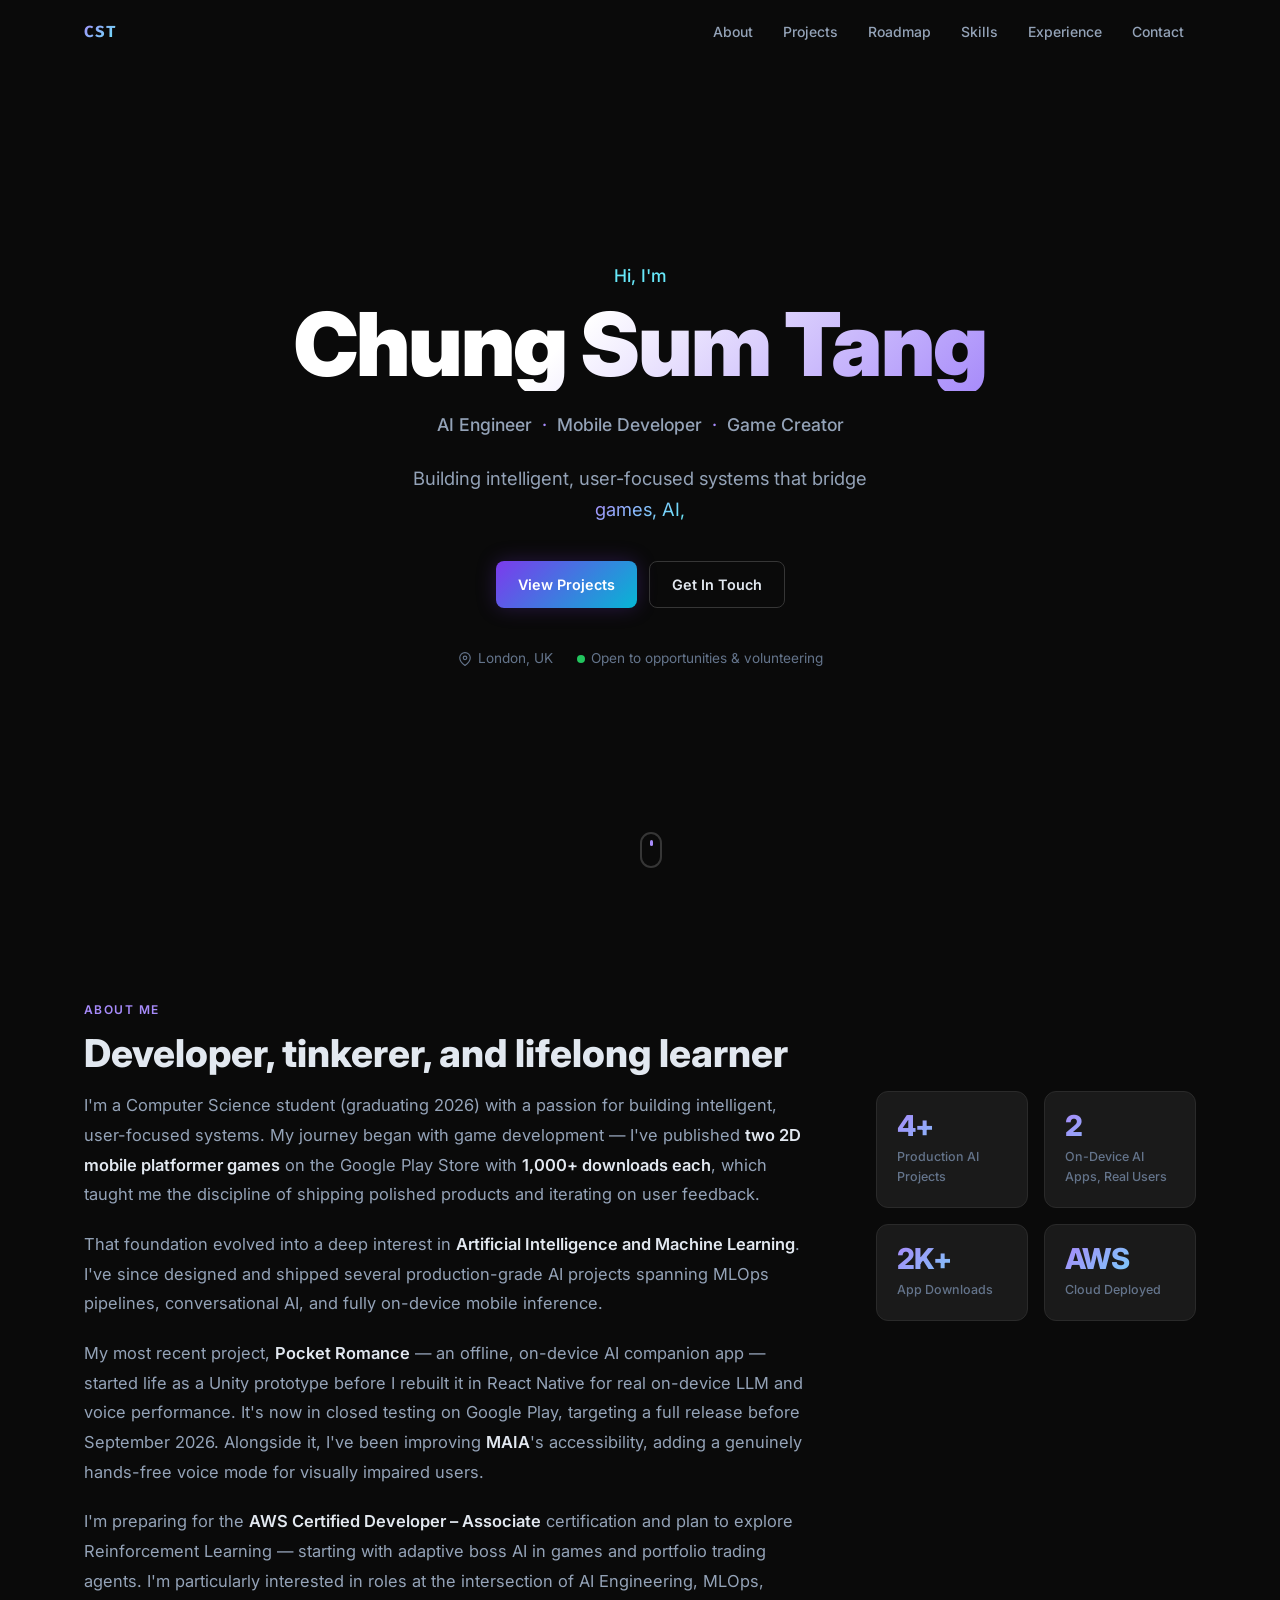
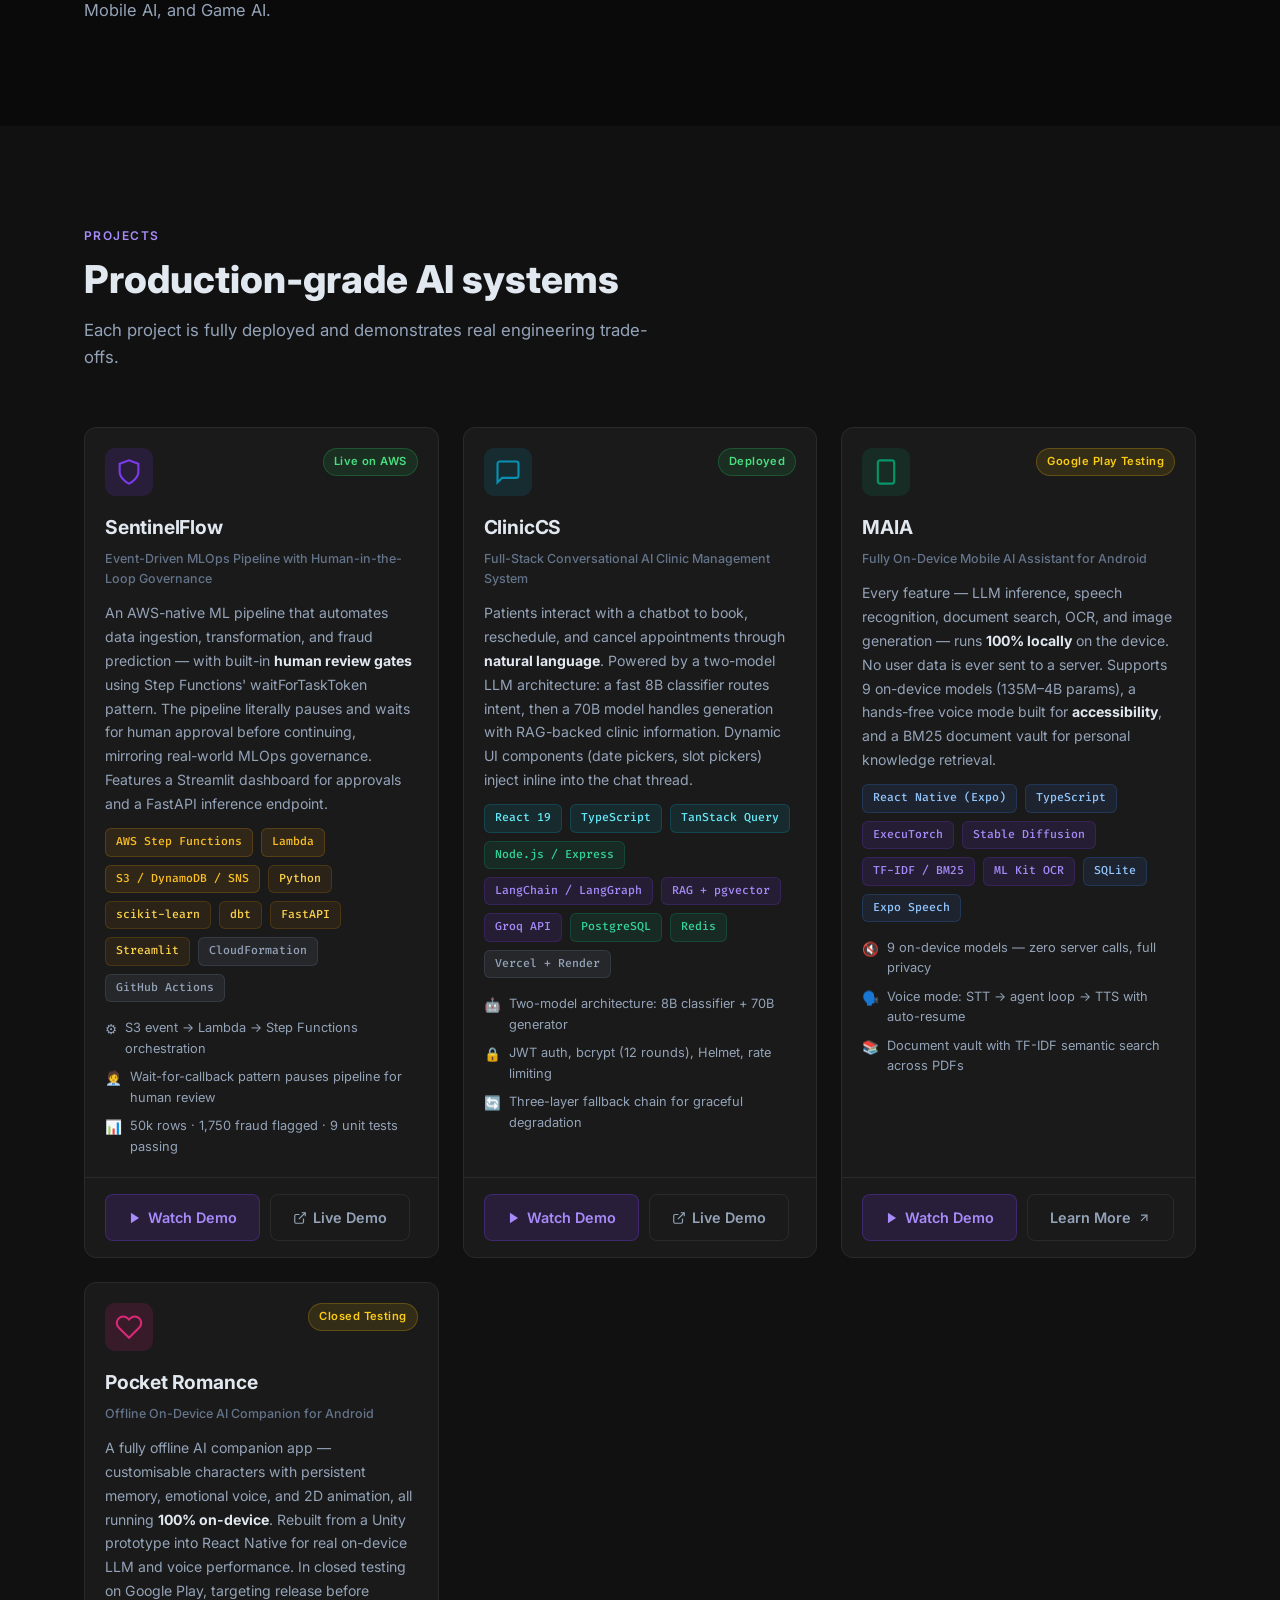
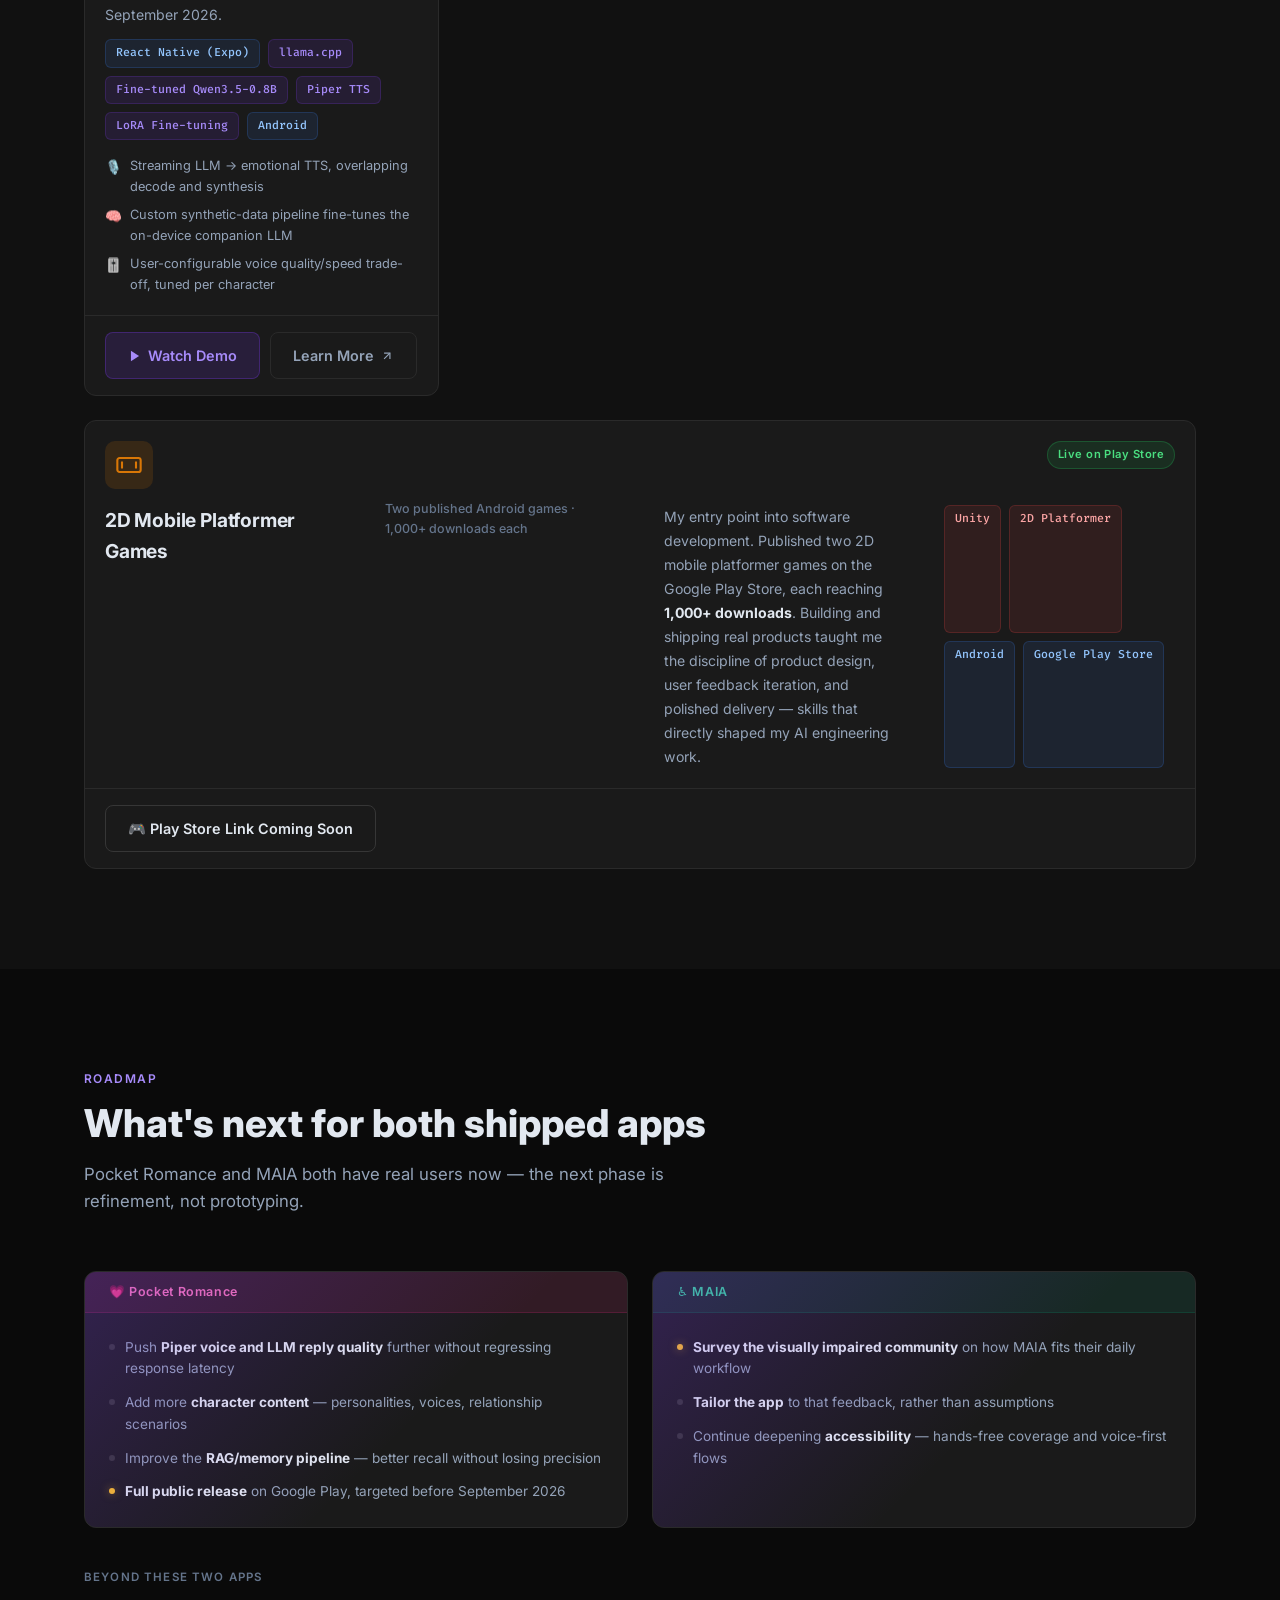
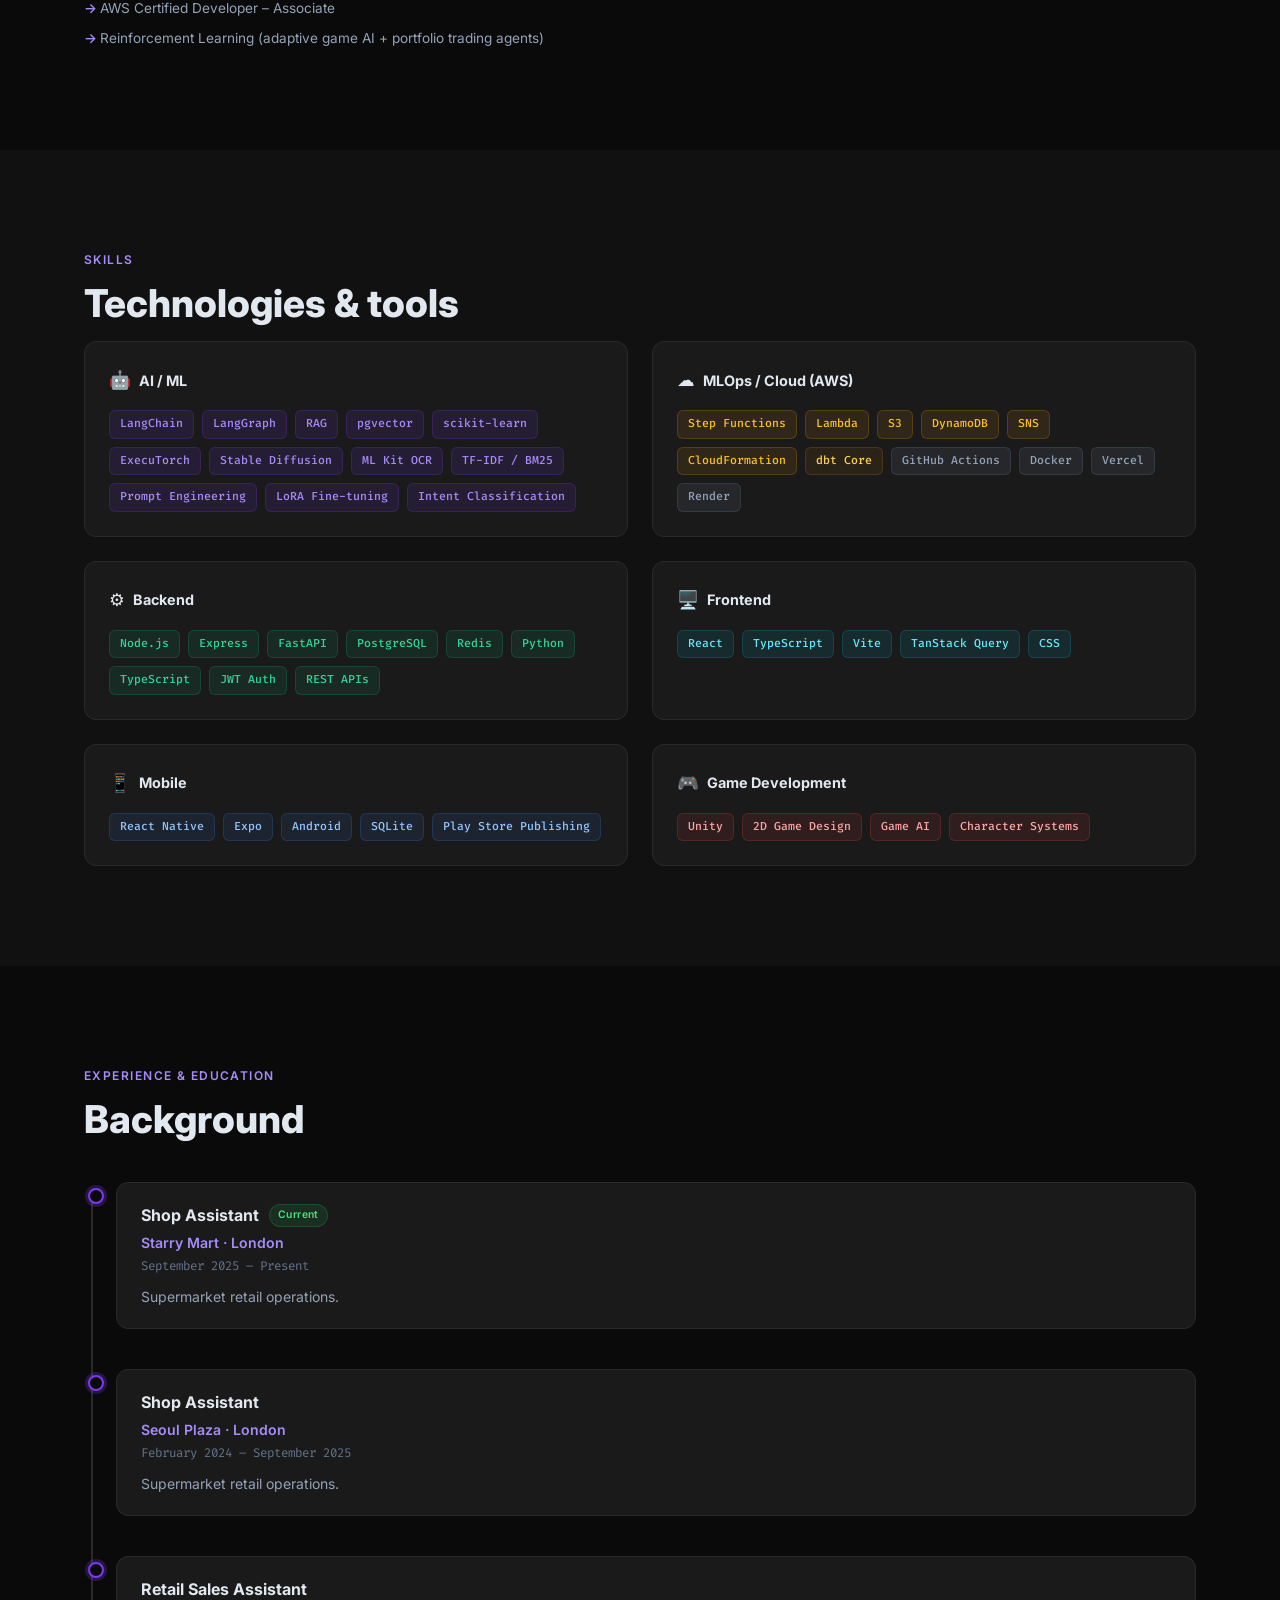
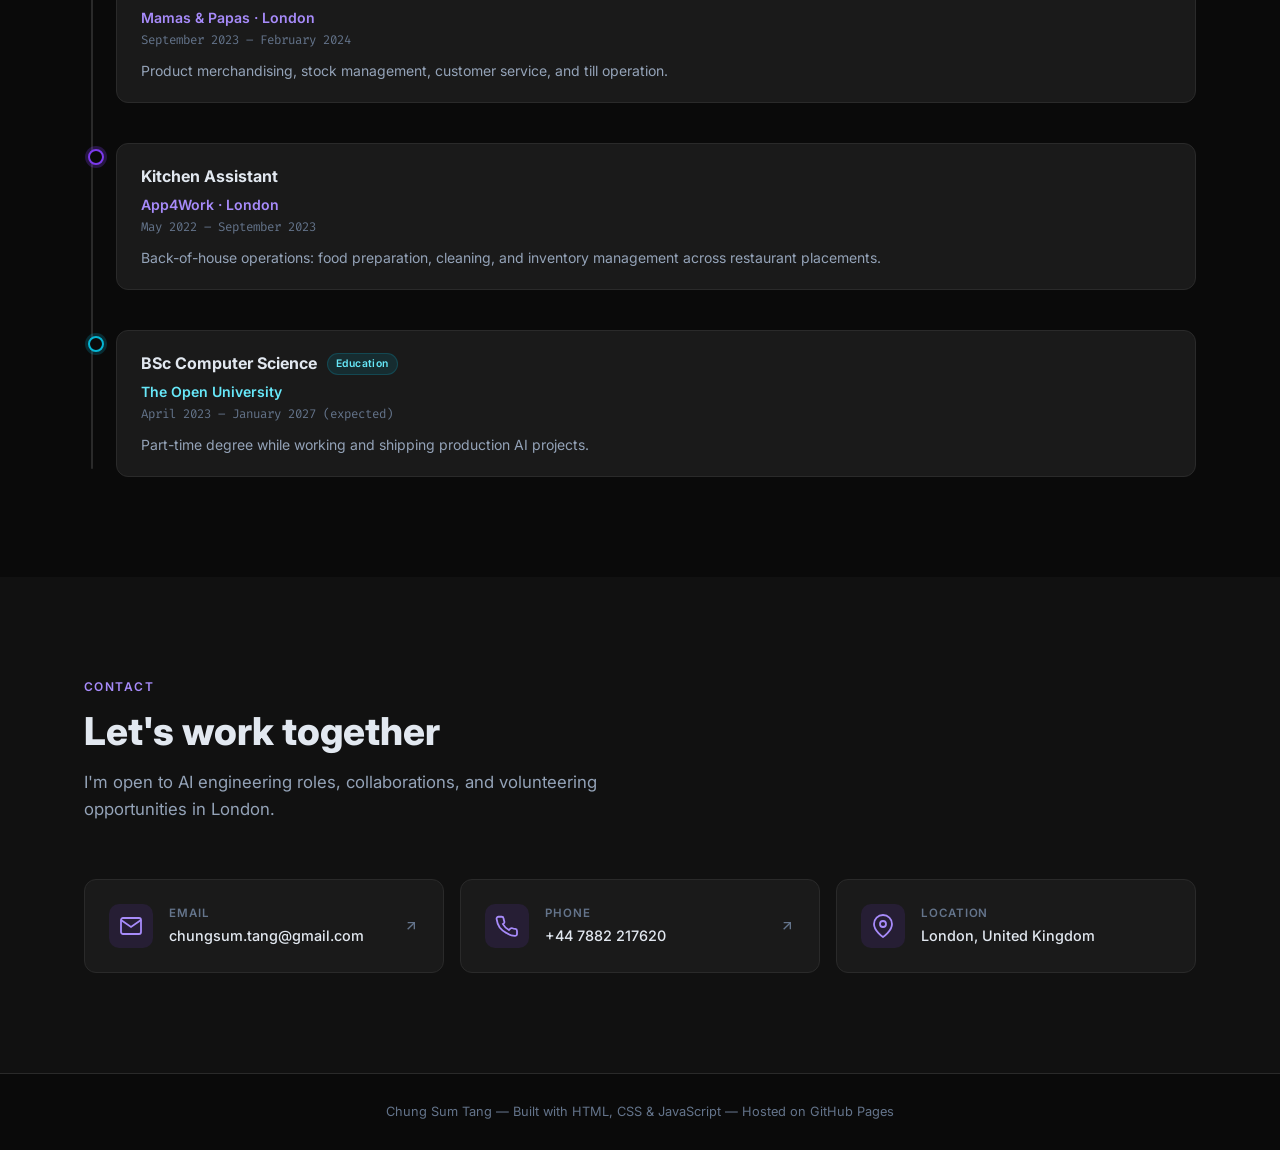
==== commit 6f44829f: "Move MAIA Play Store link off the project card, onto its dedicated page" ====
--- a/index.html
+++ b/index.html
@@ -301,10 +301,6 @@
                 <svg width="14" height="14" viewBox="0 0 24 24" fill="currentColor" aria-hidden="true"><polygon points="5,3 19,12 5,21"/></svg>
                 Watch Demo
               </button>
-              <a href="https://play.google.com/store/apps/details?id=com.poon1214.MobileAIAssistant" class="btn btn-ghost" target="_blank" rel="noopener">
-                <svg width="14" height="14" viewBox="0 0 24 24" fill="none" stroke="currentColor" stroke-width="2" aria-hidden="true"><path d="M18 13v6a2 2 0 0 1-2 2H5a2 2 0 0 1-2-2V8a2 2 0 0 1 2-2h6"/><polyline points="15,3 21,3 21,9"/><line x1="10" y1="14" x2="21" y2="3"/></svg>
-                Play Store
-              </a>
               <a href="maia.html" class="btn btn-ghost">
                 Learn More
                 <svg width="14" height="14" viewBox="0 0 24 24" fill="none" stroke="currentColor" stroke-width="2" aria-hidden="true"><line x1="7" y1="17" x2="17" y2="7"/><polyline points="7,7 17,7 17,17"/></svg>
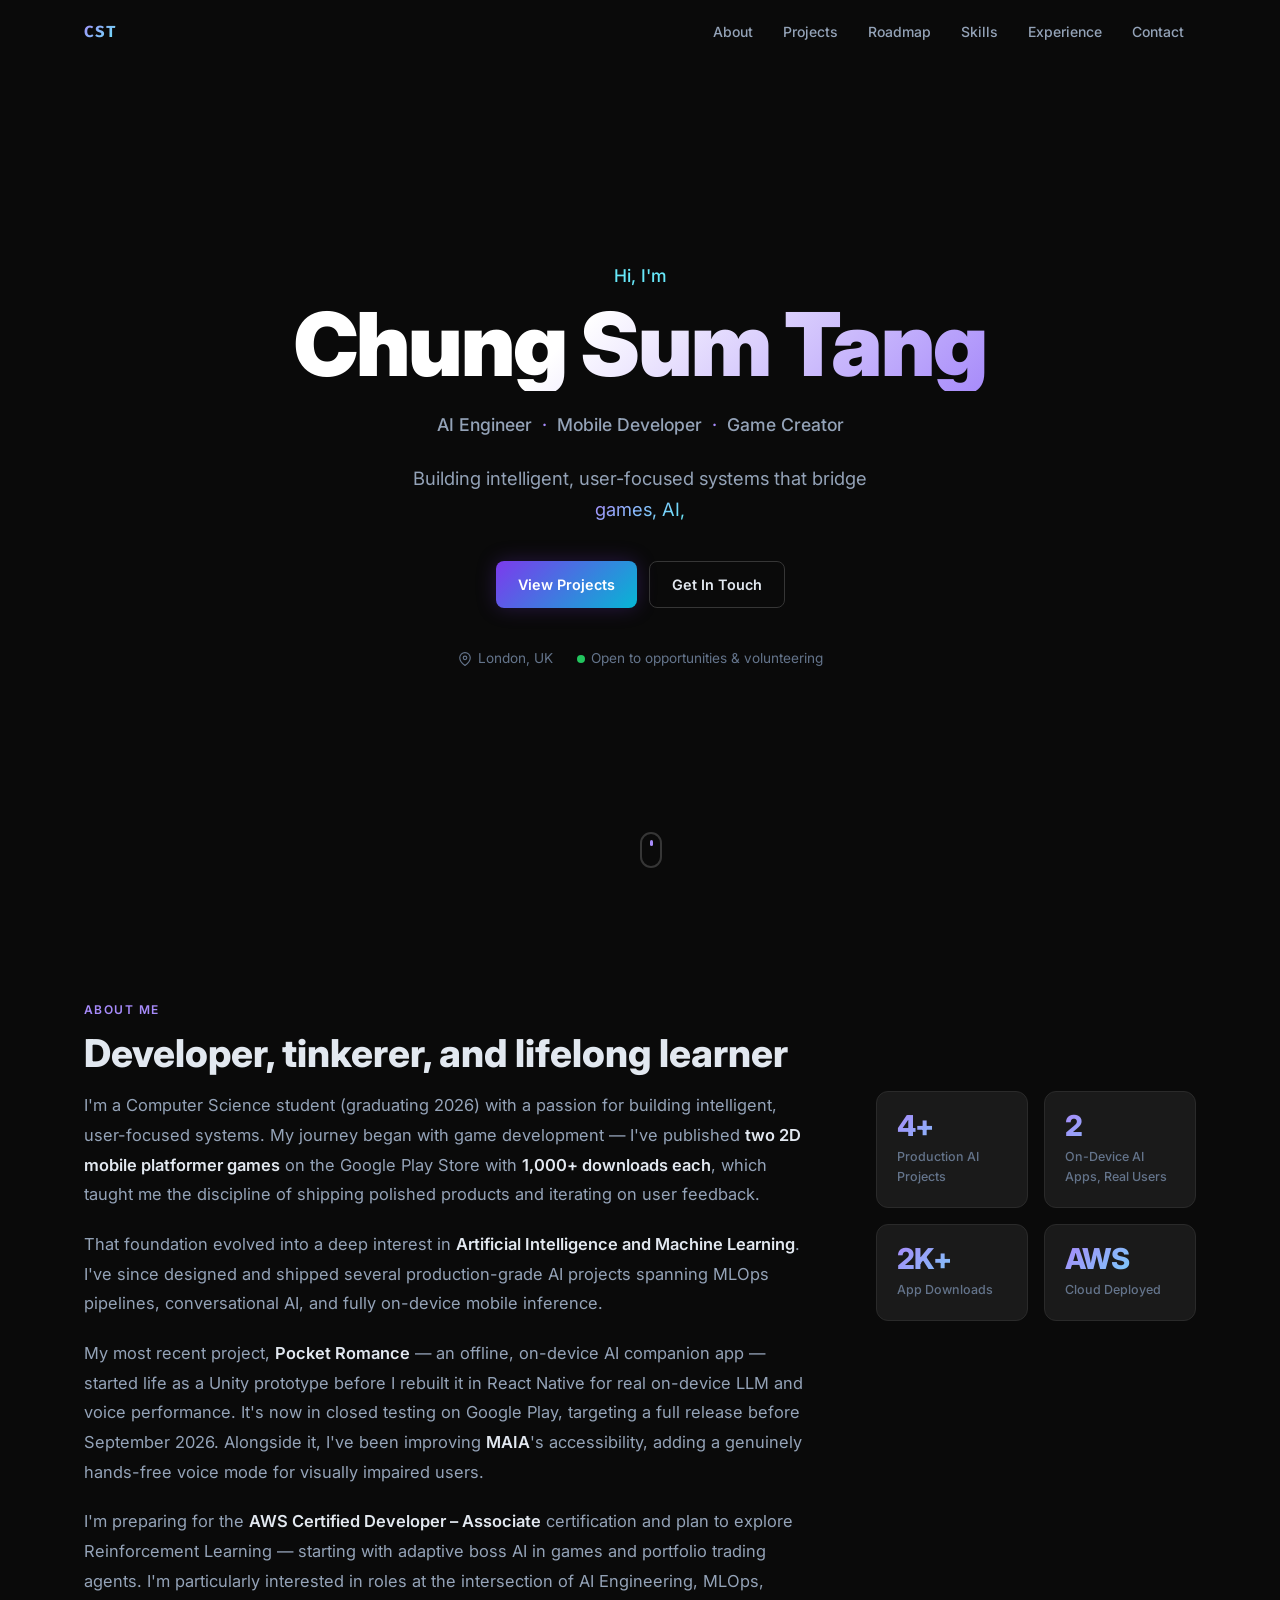
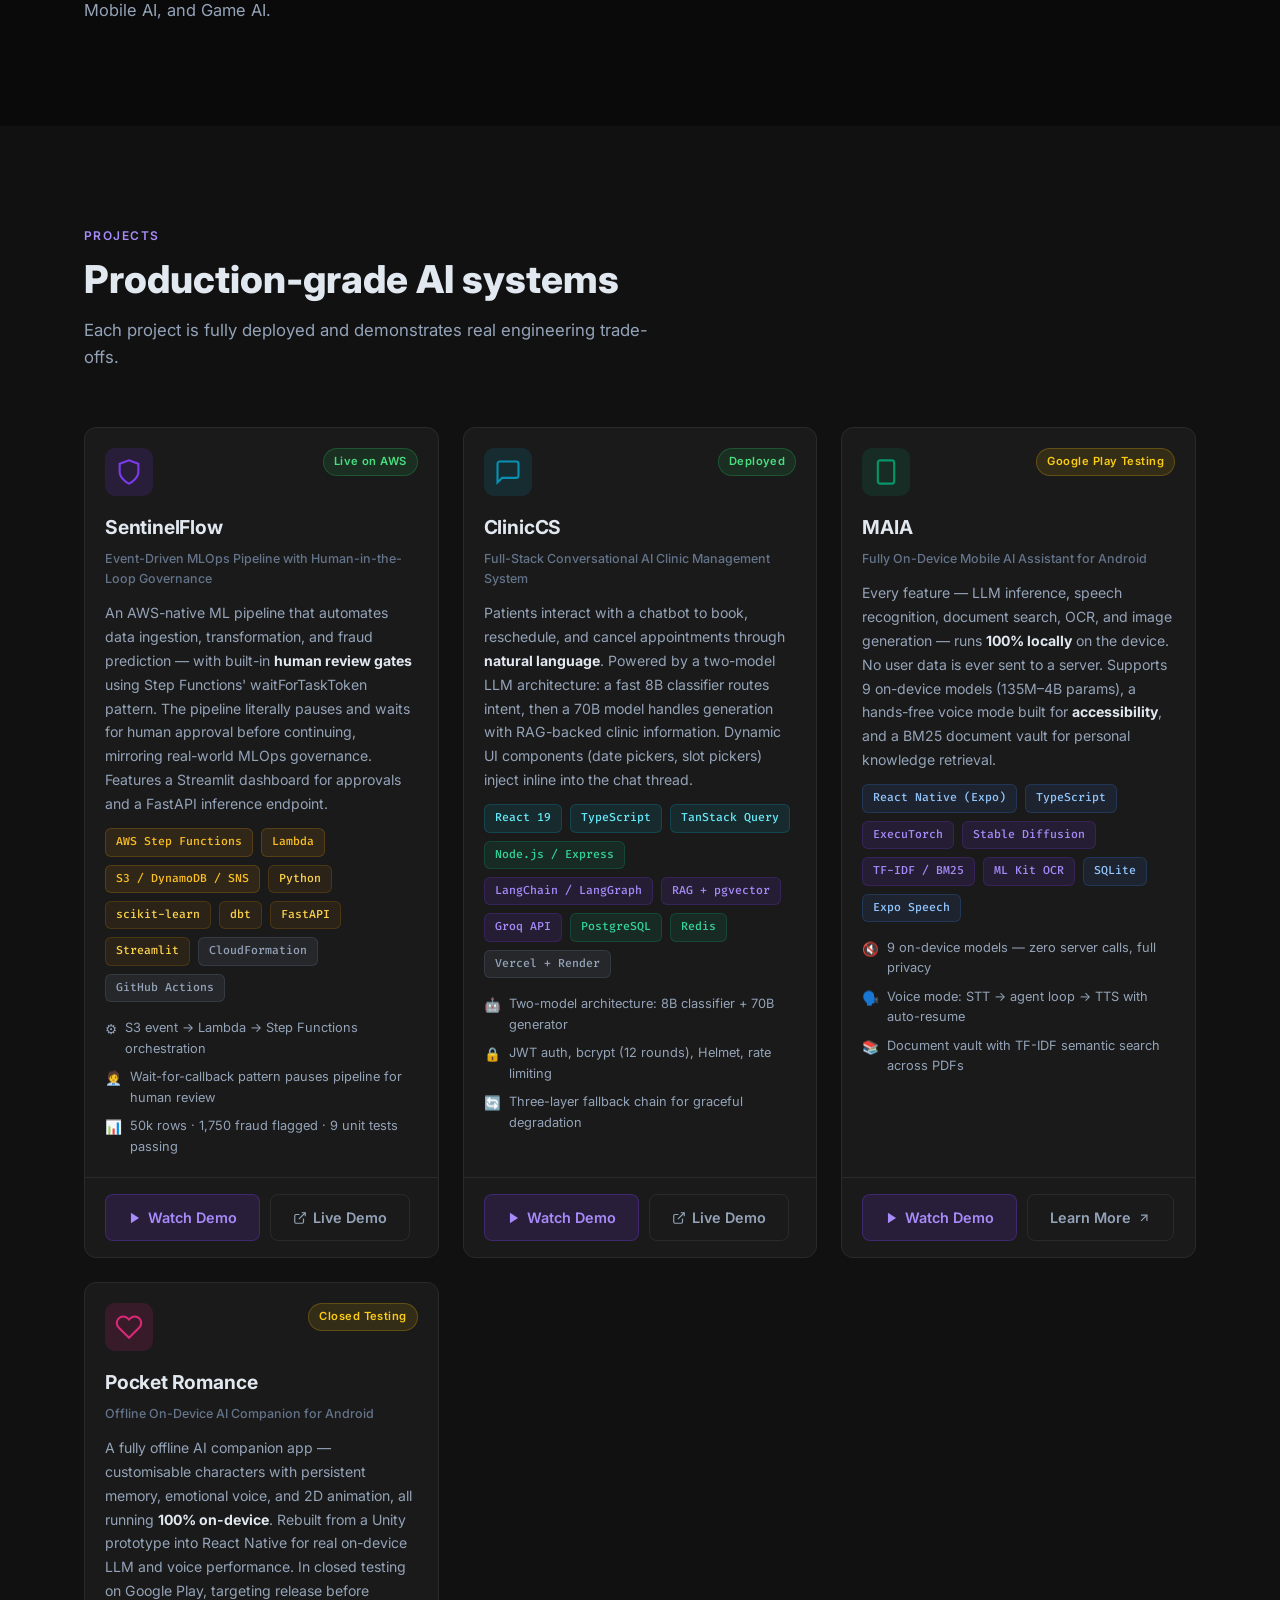
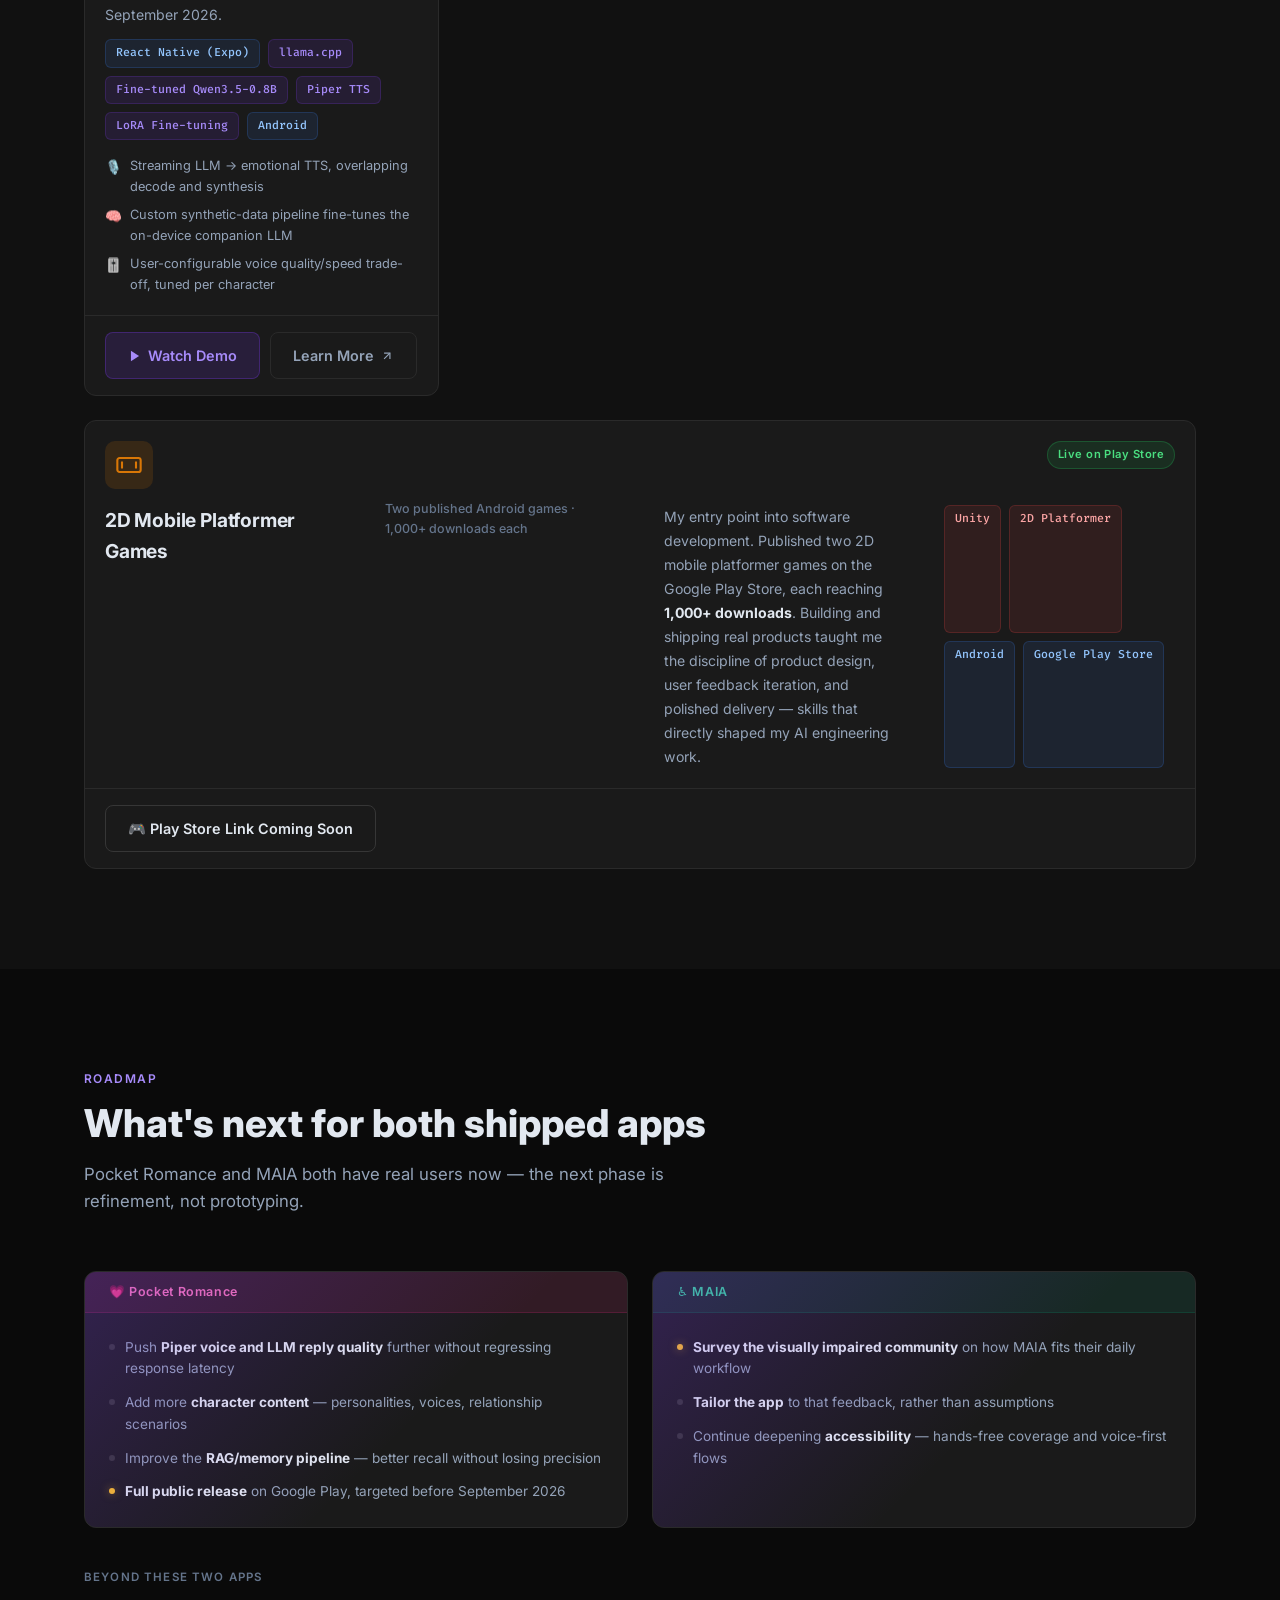
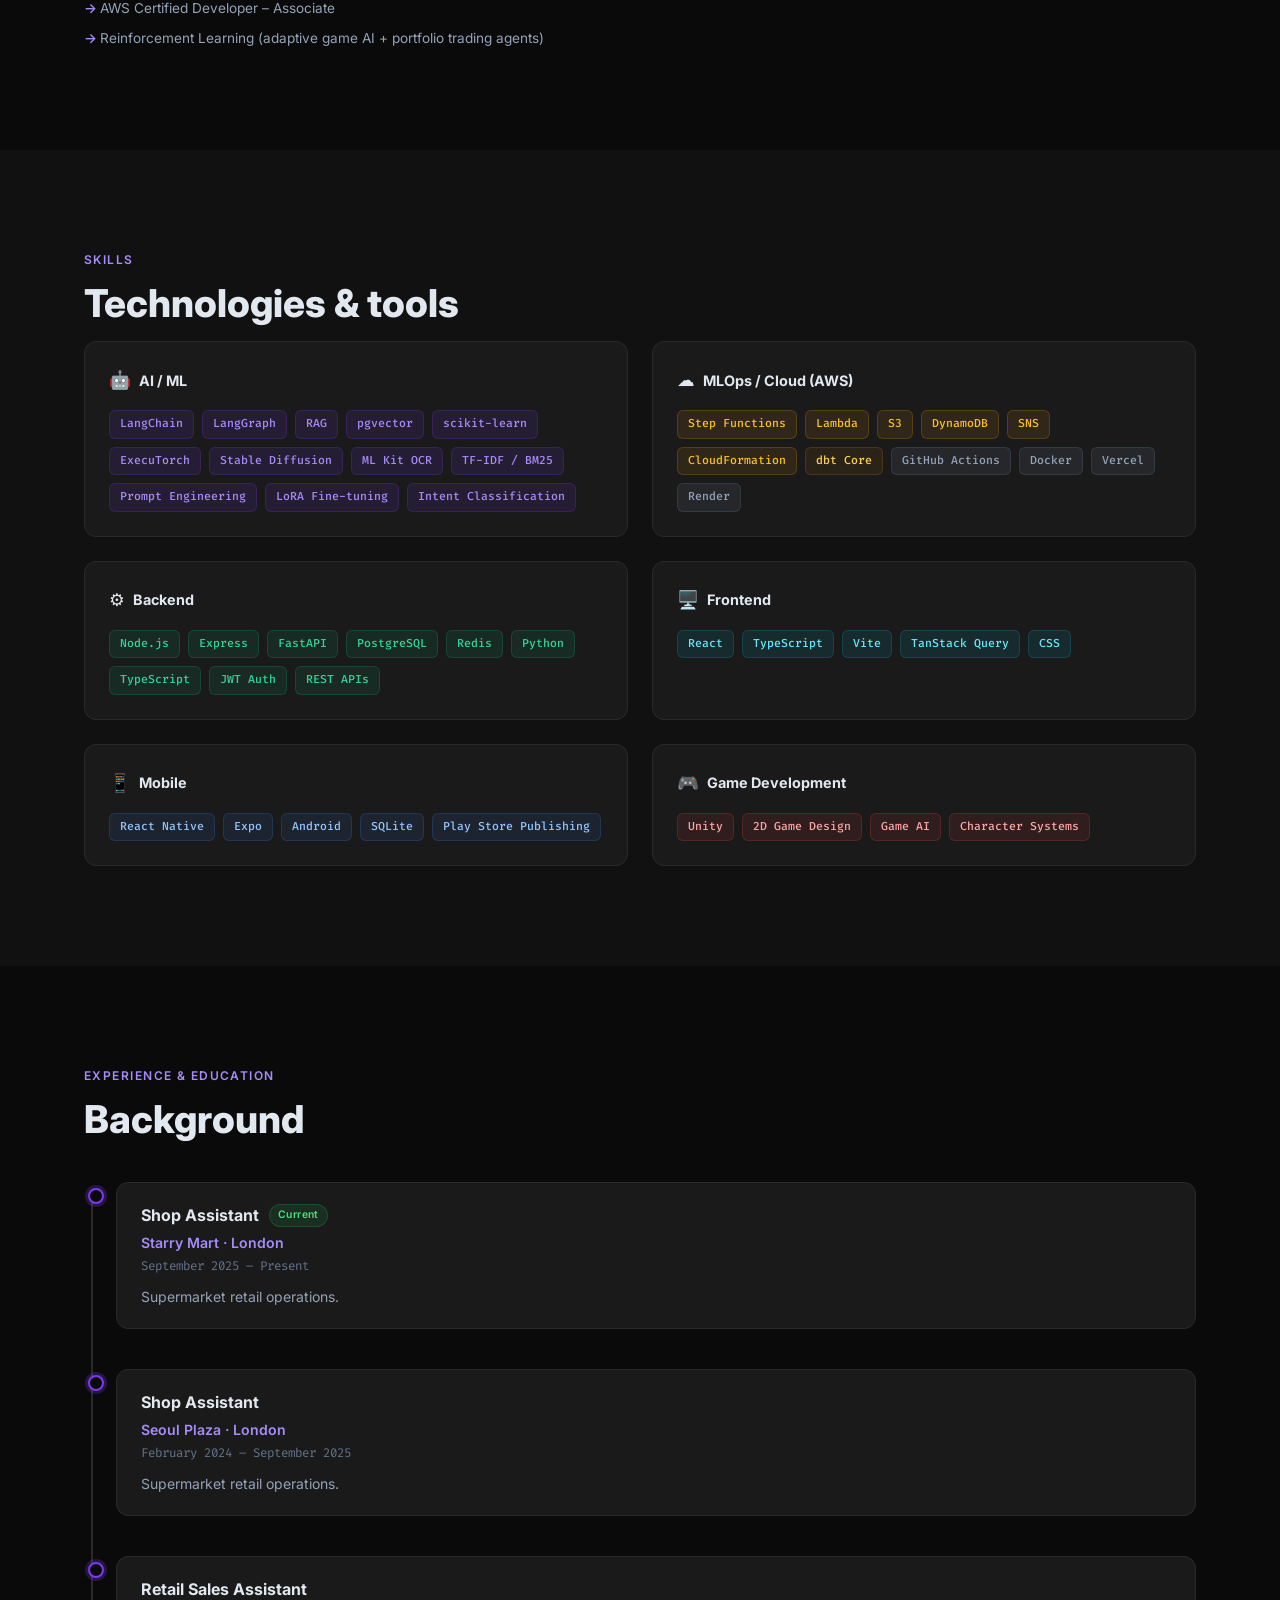
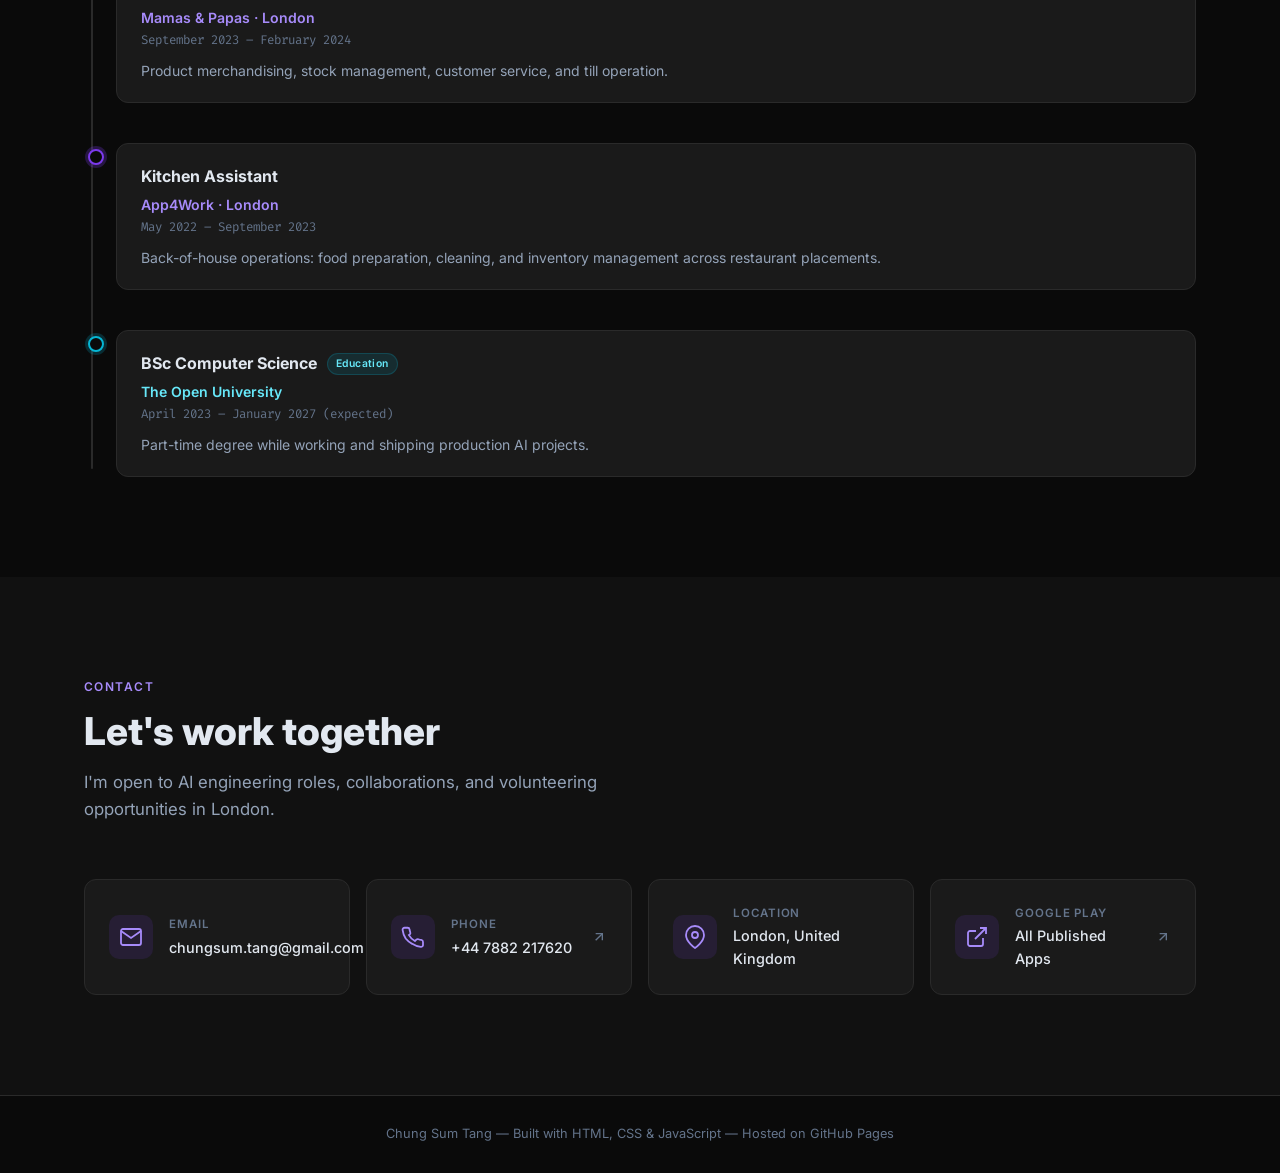
==== commit d6165f30: "Add Play Store links: dev profile on homepage, Pocket Romance closed testing on its detail page - Co" ====
--- a/index.html
+++ b/index.html
@@ -676,6 +676,17 @@
               <span class="contact-value">London, United Kingdom</span>
             </div>
           </div>
+
+          <a href="https://play.google.com/store/apps/dev?id=5880659974329068741" target="_blank" rel="noopener" class="contact-card reveal">
+            <div class="contact-icon">
+              <svg width="24" height="24" viewBox="0 0 24 24" fill="none" stroke="currentColor" stroke-width="1.8" aria-hidden="true"><path d="M18 13v6a2 2 0 0 1-2 2H5a2 2 0 0 1-2-2V8a2 2 0 0 1 2-2h6"/><polyline points="15,3 21,3 21,9"/><line x1="10" y1="14" x2="21" y2="3"/></svg>
+            </div>
+            <div class="contact-info">
+              <span class="contact-label">Google Play</span>
+              <span class="contact-value">All Published Apps</span>
+            </div>
+            <svg class="contact-arrow" width="16" height="16" viewBox="0 0 24 24" fill="none" stroke="currentColor" stroke-width="2" aria-hidden="true"><line x1="7" y1="17" x2="17" y2="7"/><polyline points="7,7 17,7 17,17"/></svg>
+          </a>
         </div>
 
         <!-- Add your GitHub and LinkedIn links when ready -->
--- a/style.css
+++ b/style.css
@@ -814,7 +814,7 @@
 /* ── Contact ──────────────────────────────────────────────────── */
 .contact-grid {
   display: grid;
-  grid-template-columns: repeat(3, 1fr);
+  grid-template-columns: repeat(auto-fit, minmax(220px, 1fr));
   gap: 16px;
   margin-top: 0;
 }
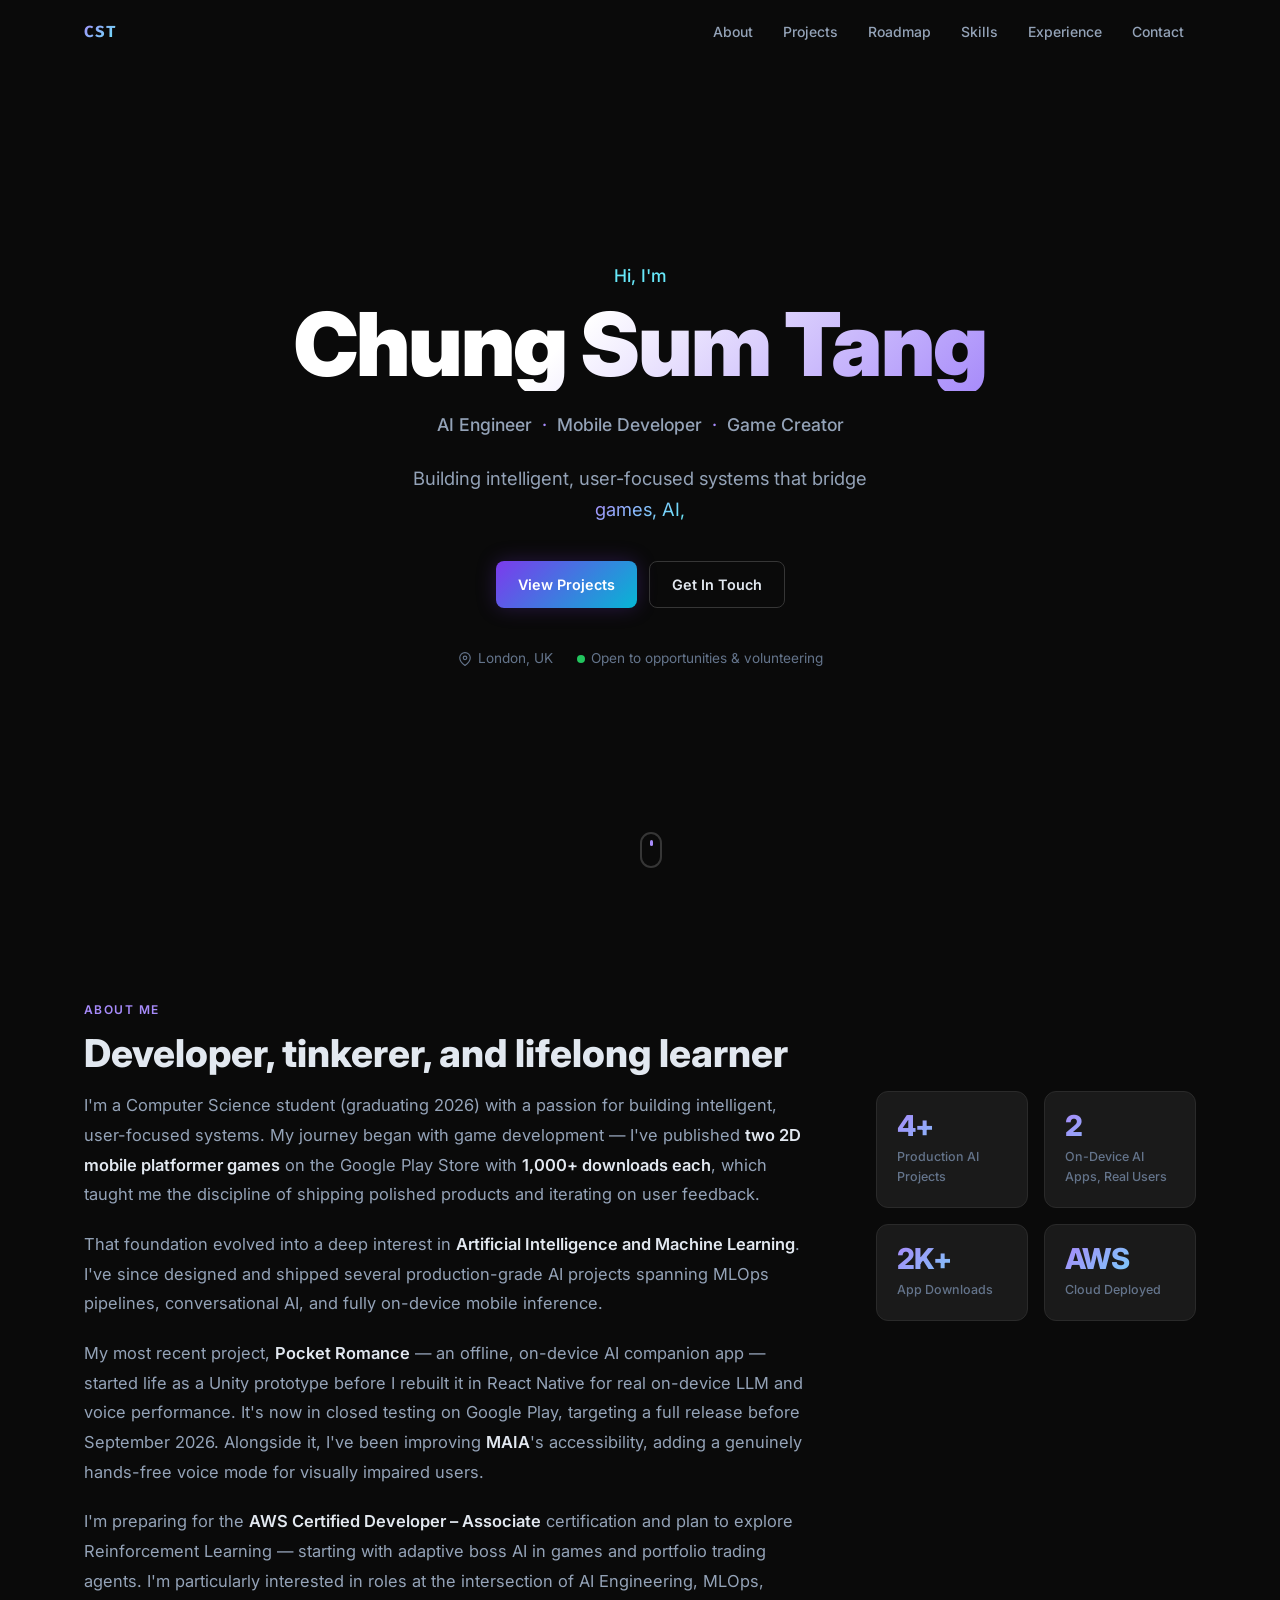
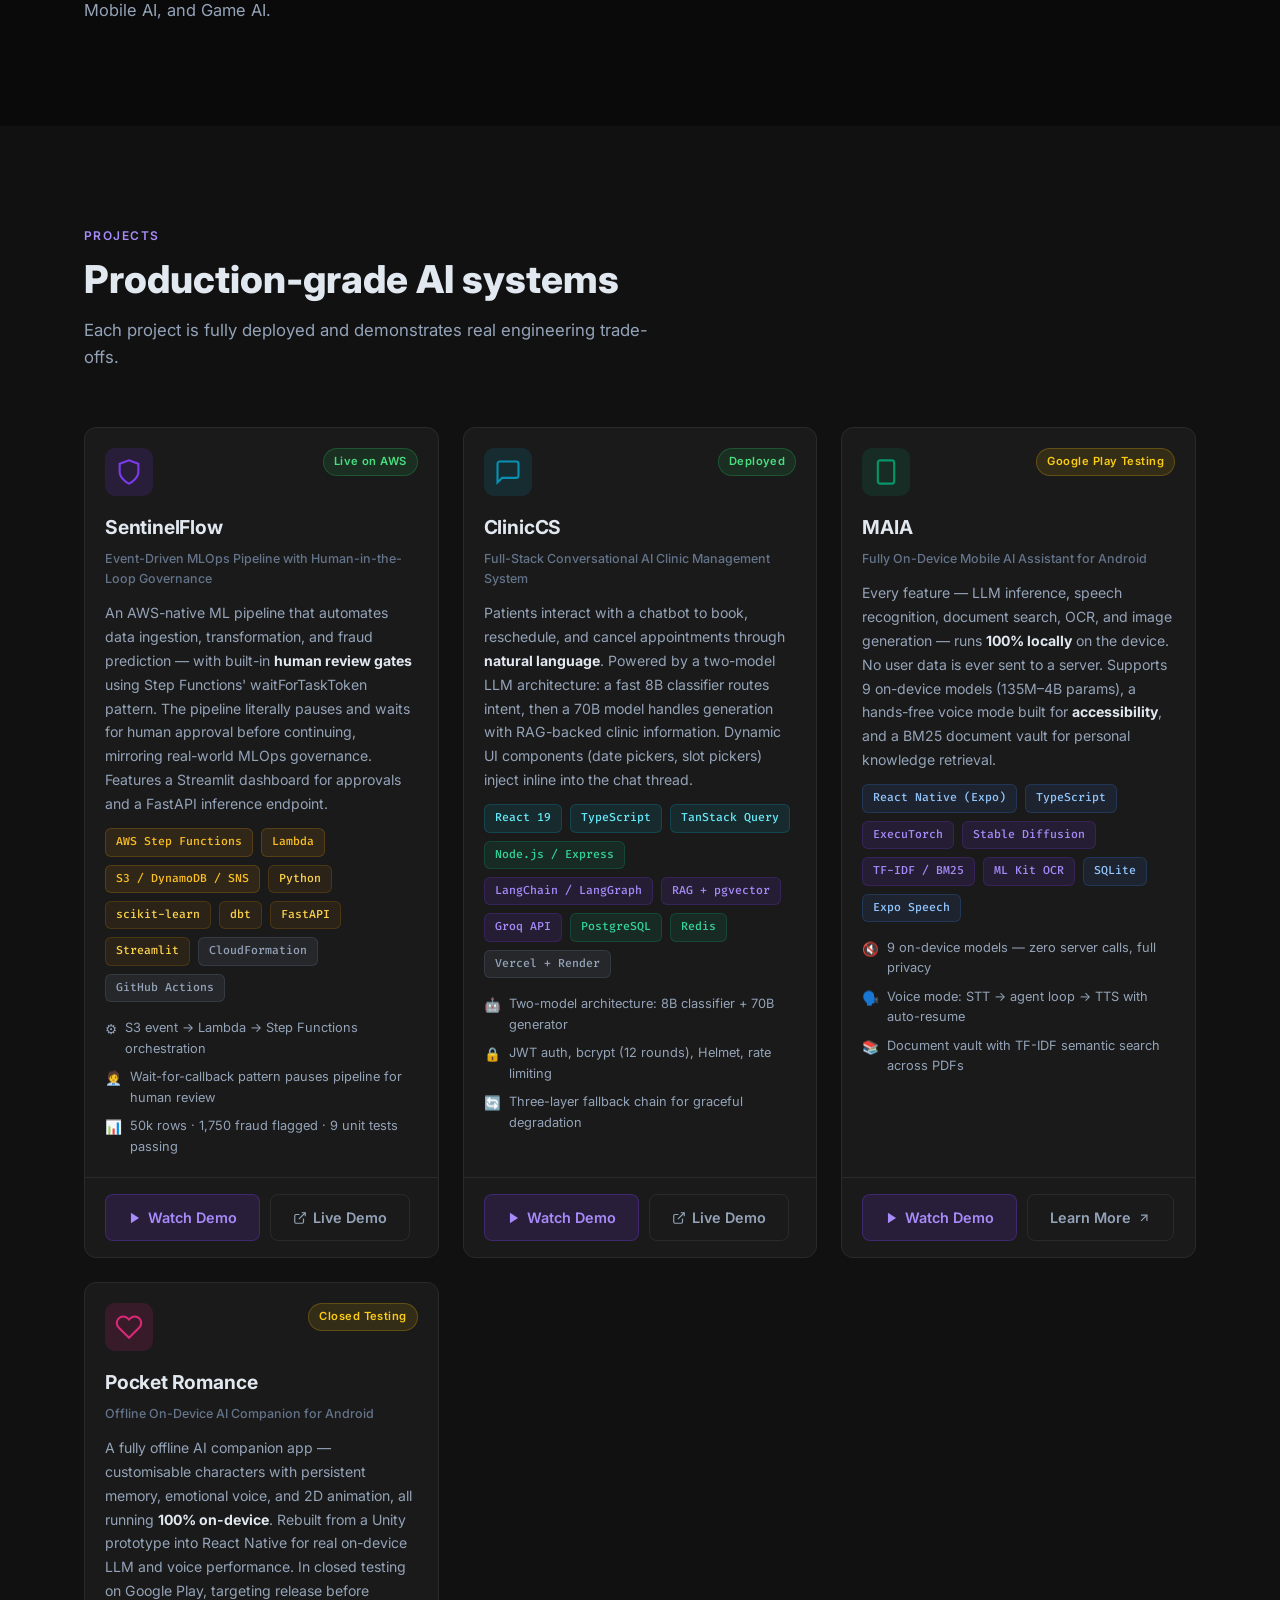
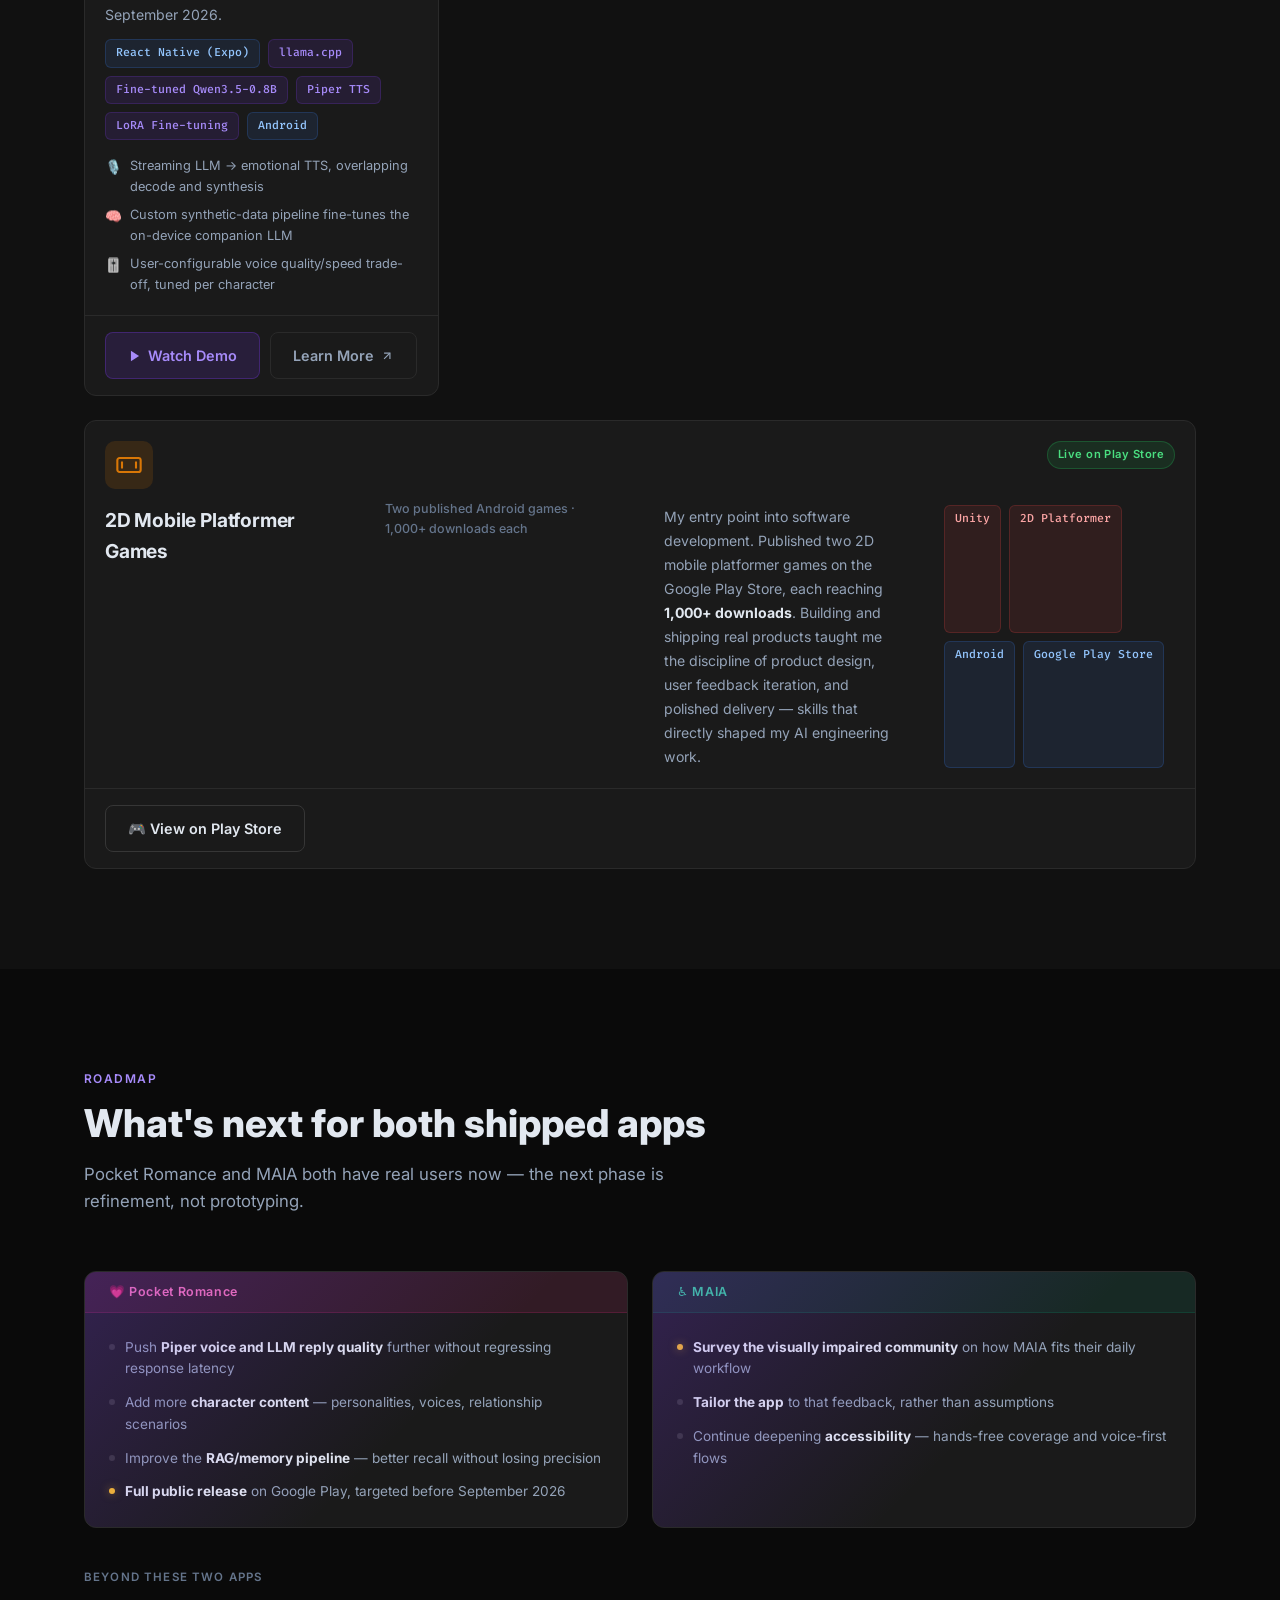
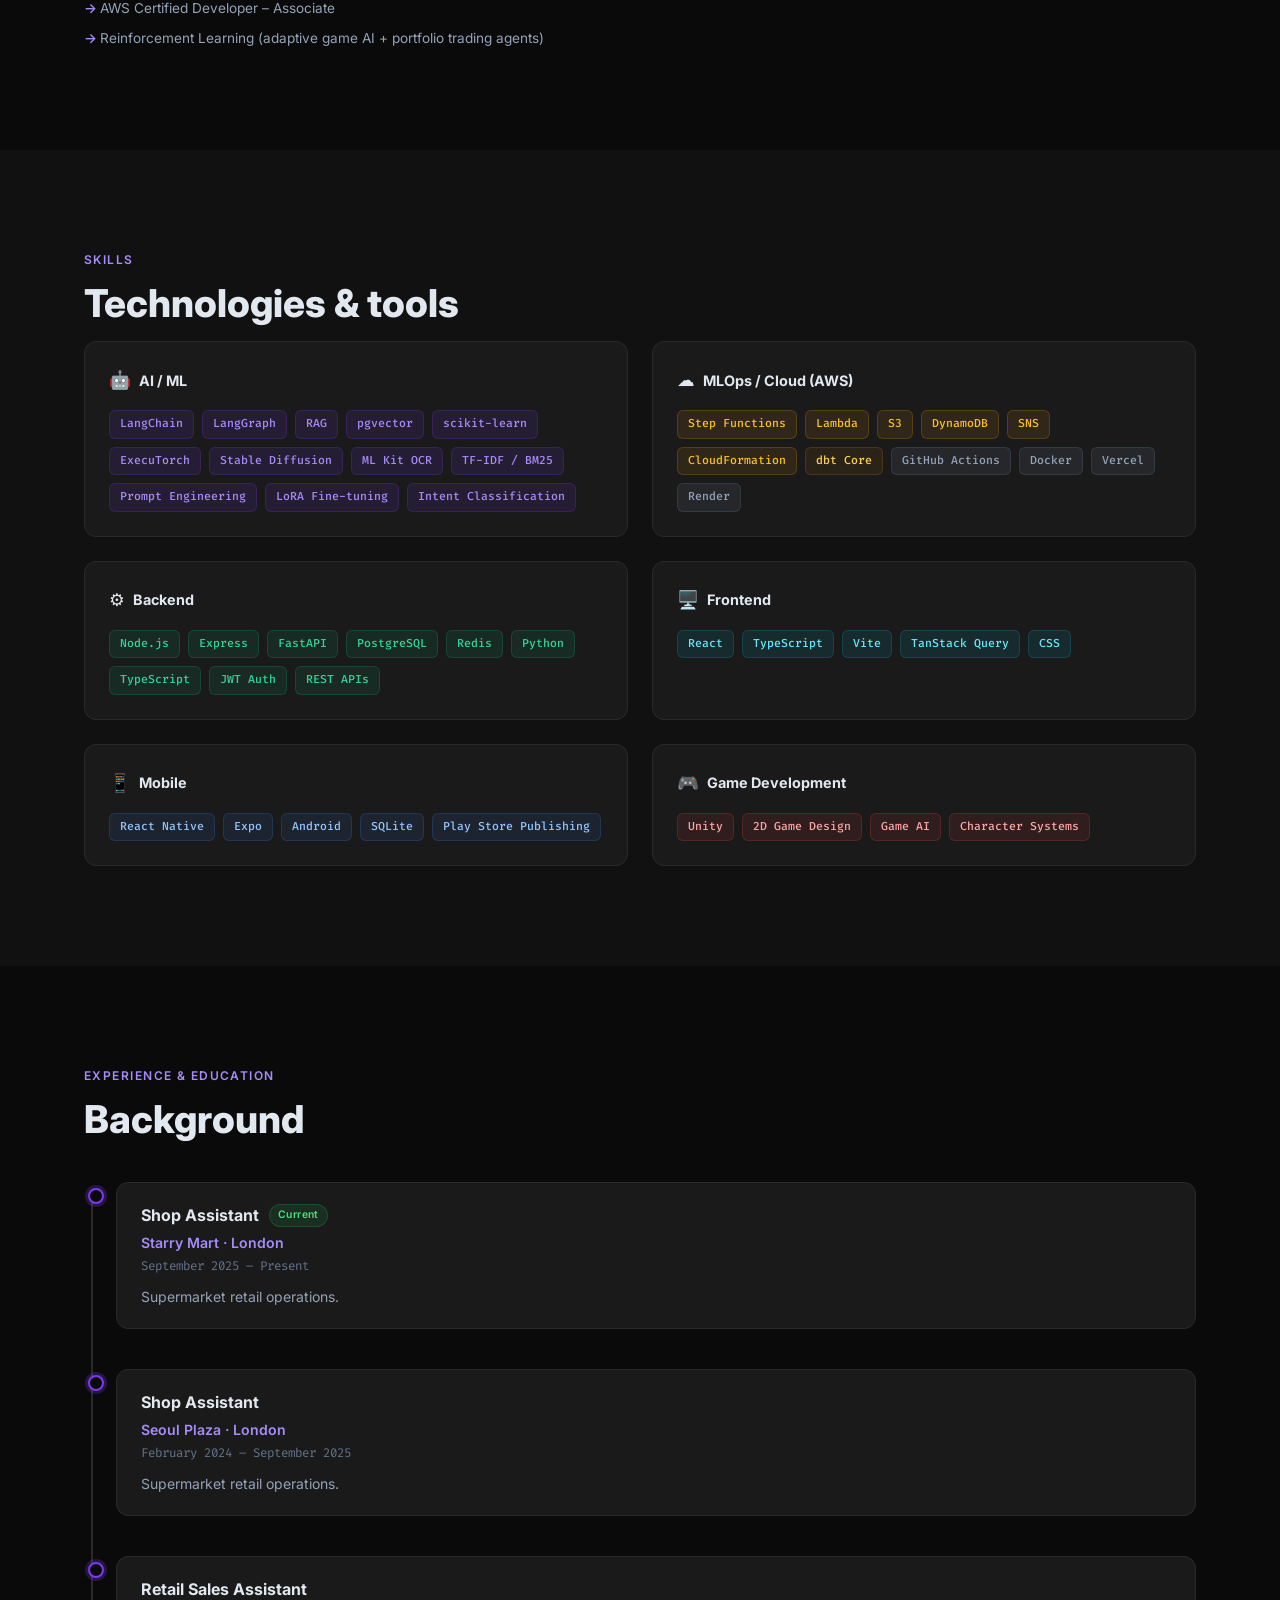
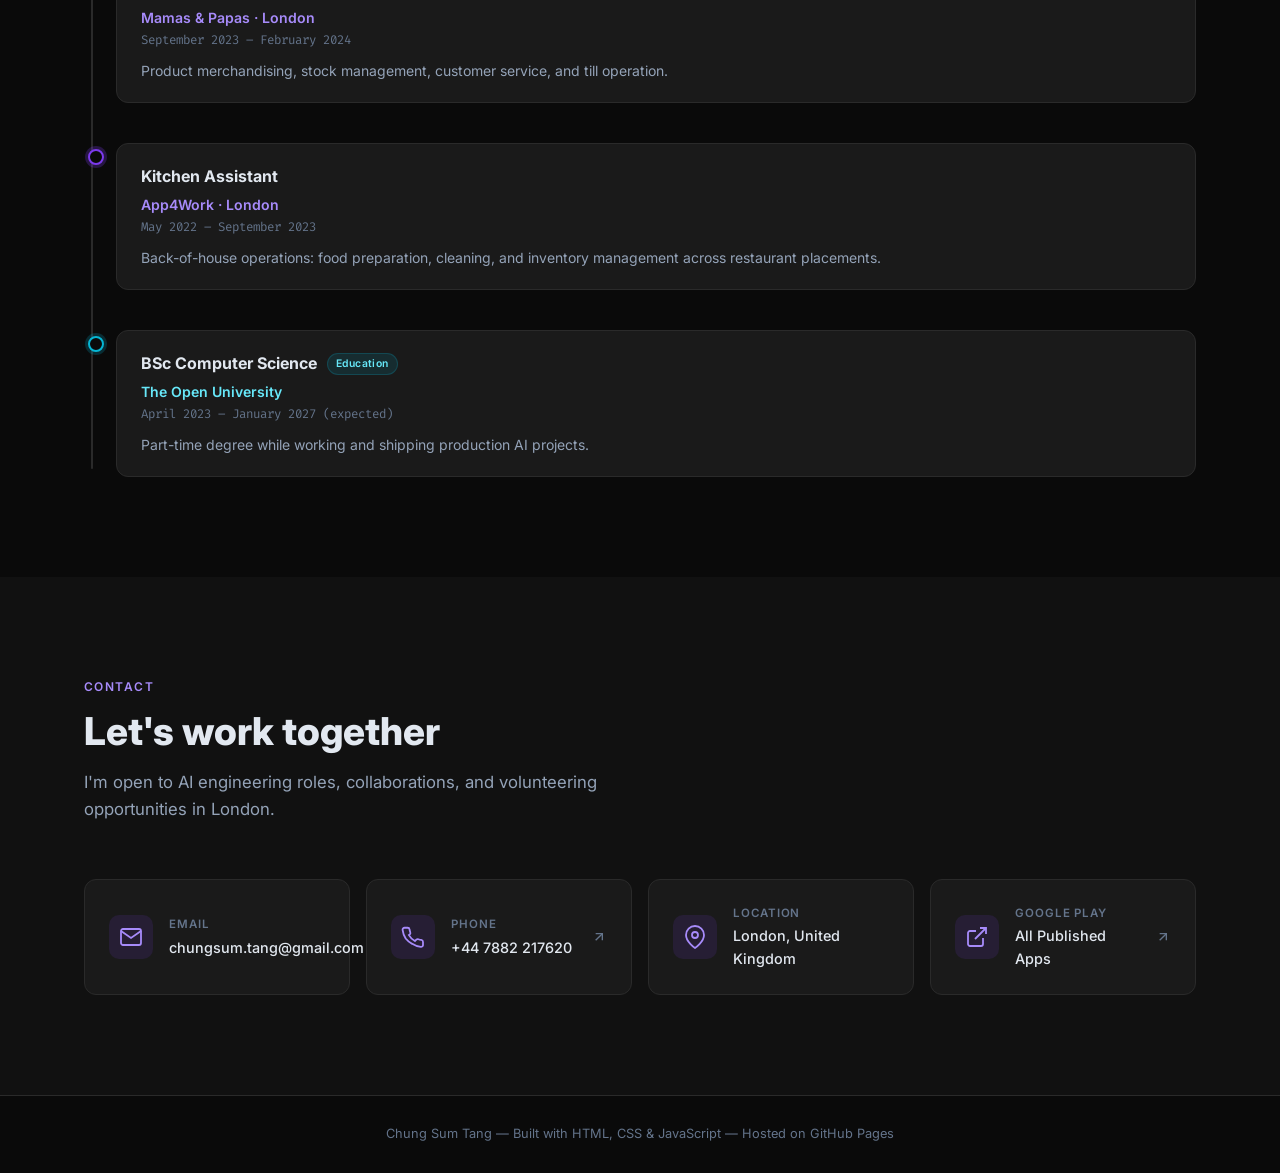
==== commit 5a768e79: "Link the 2D games card to the Play Store developer profile" ====
--- a/index.html
+++ b/index.html
@@ -385,8 +385,8 @@
               </div>
             </div>
             <div class="project-card-footer">
-              <a href="#" class="btn btn-secondary" aria-label="Play Store link coming soon" onclick="return false;">
-                🎮 Play Store Link Coming Soon
+              <a href="https://play.google.com/store/apps/dev?id=5880659974329068741" class="btn btn-secondary" target="_blank" rel="noopener">
+                🎮 View on Play Store
               </a>
             </div>
           </article>
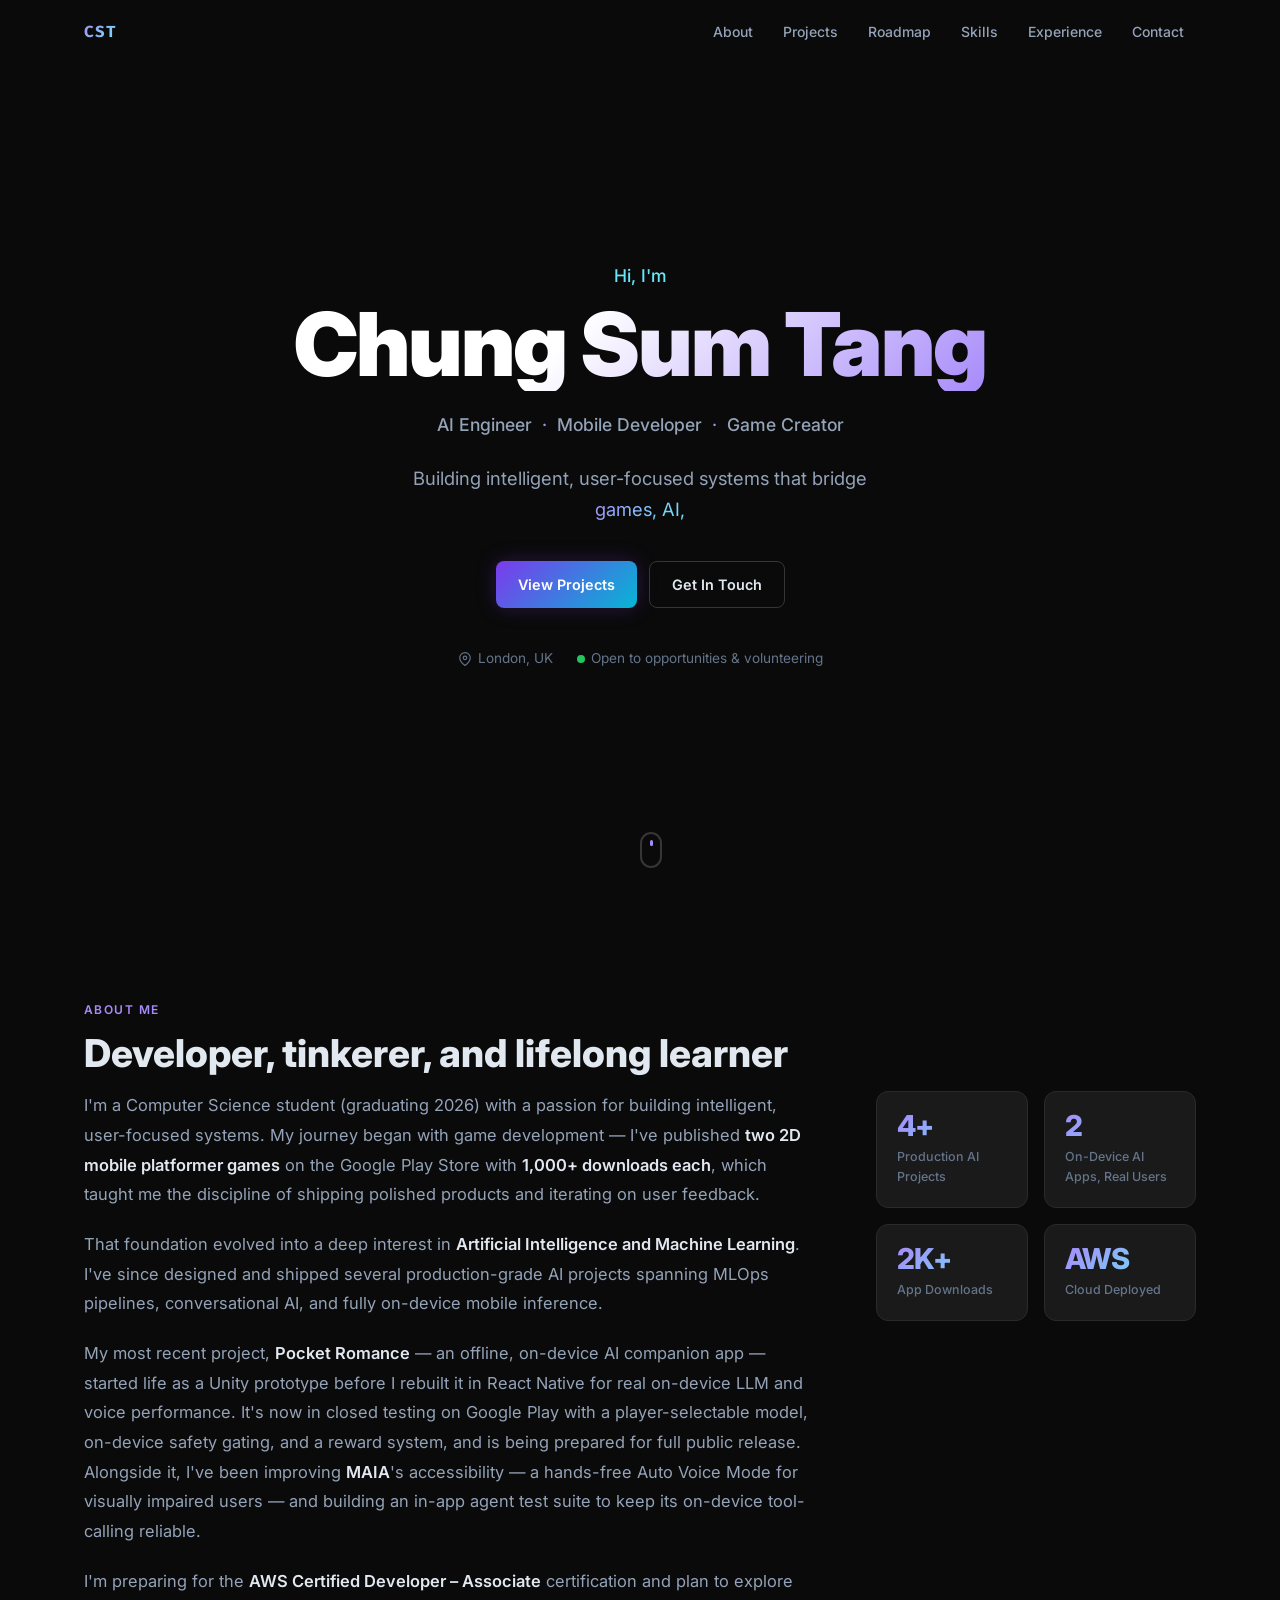
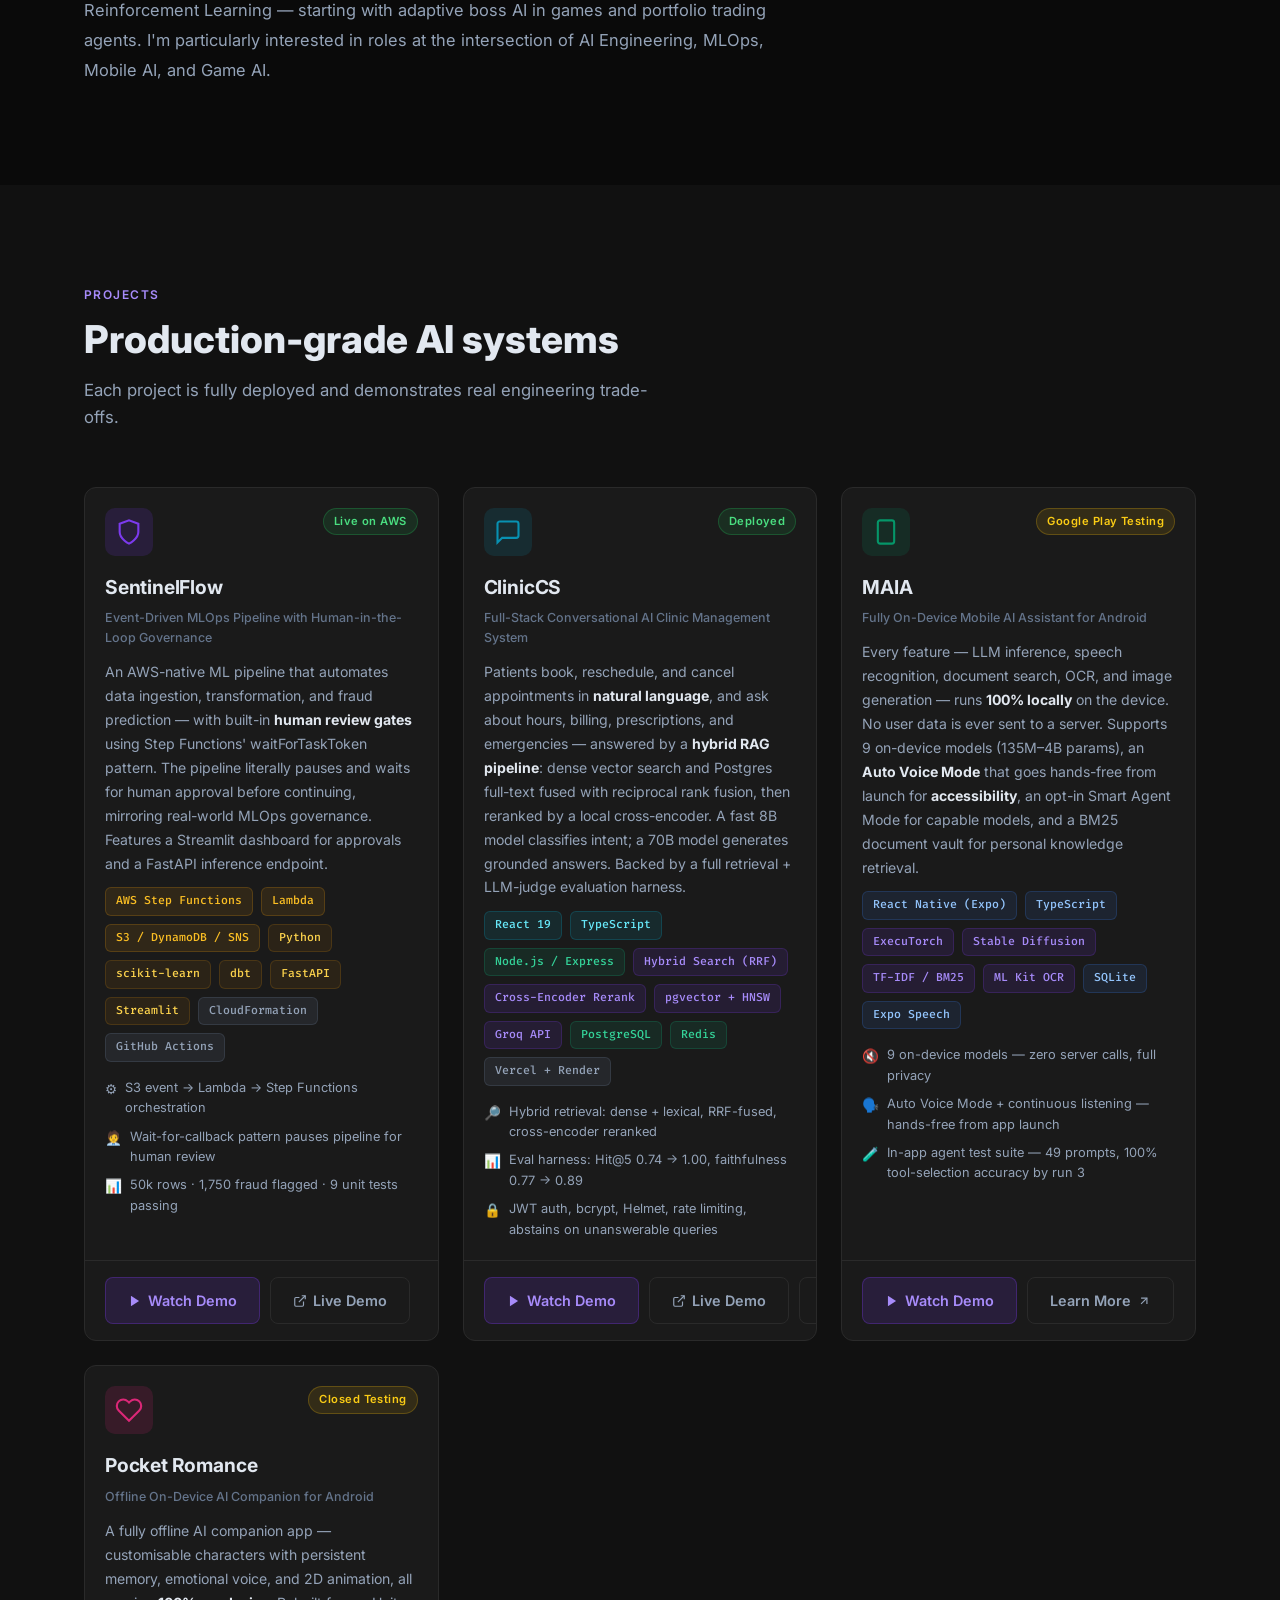
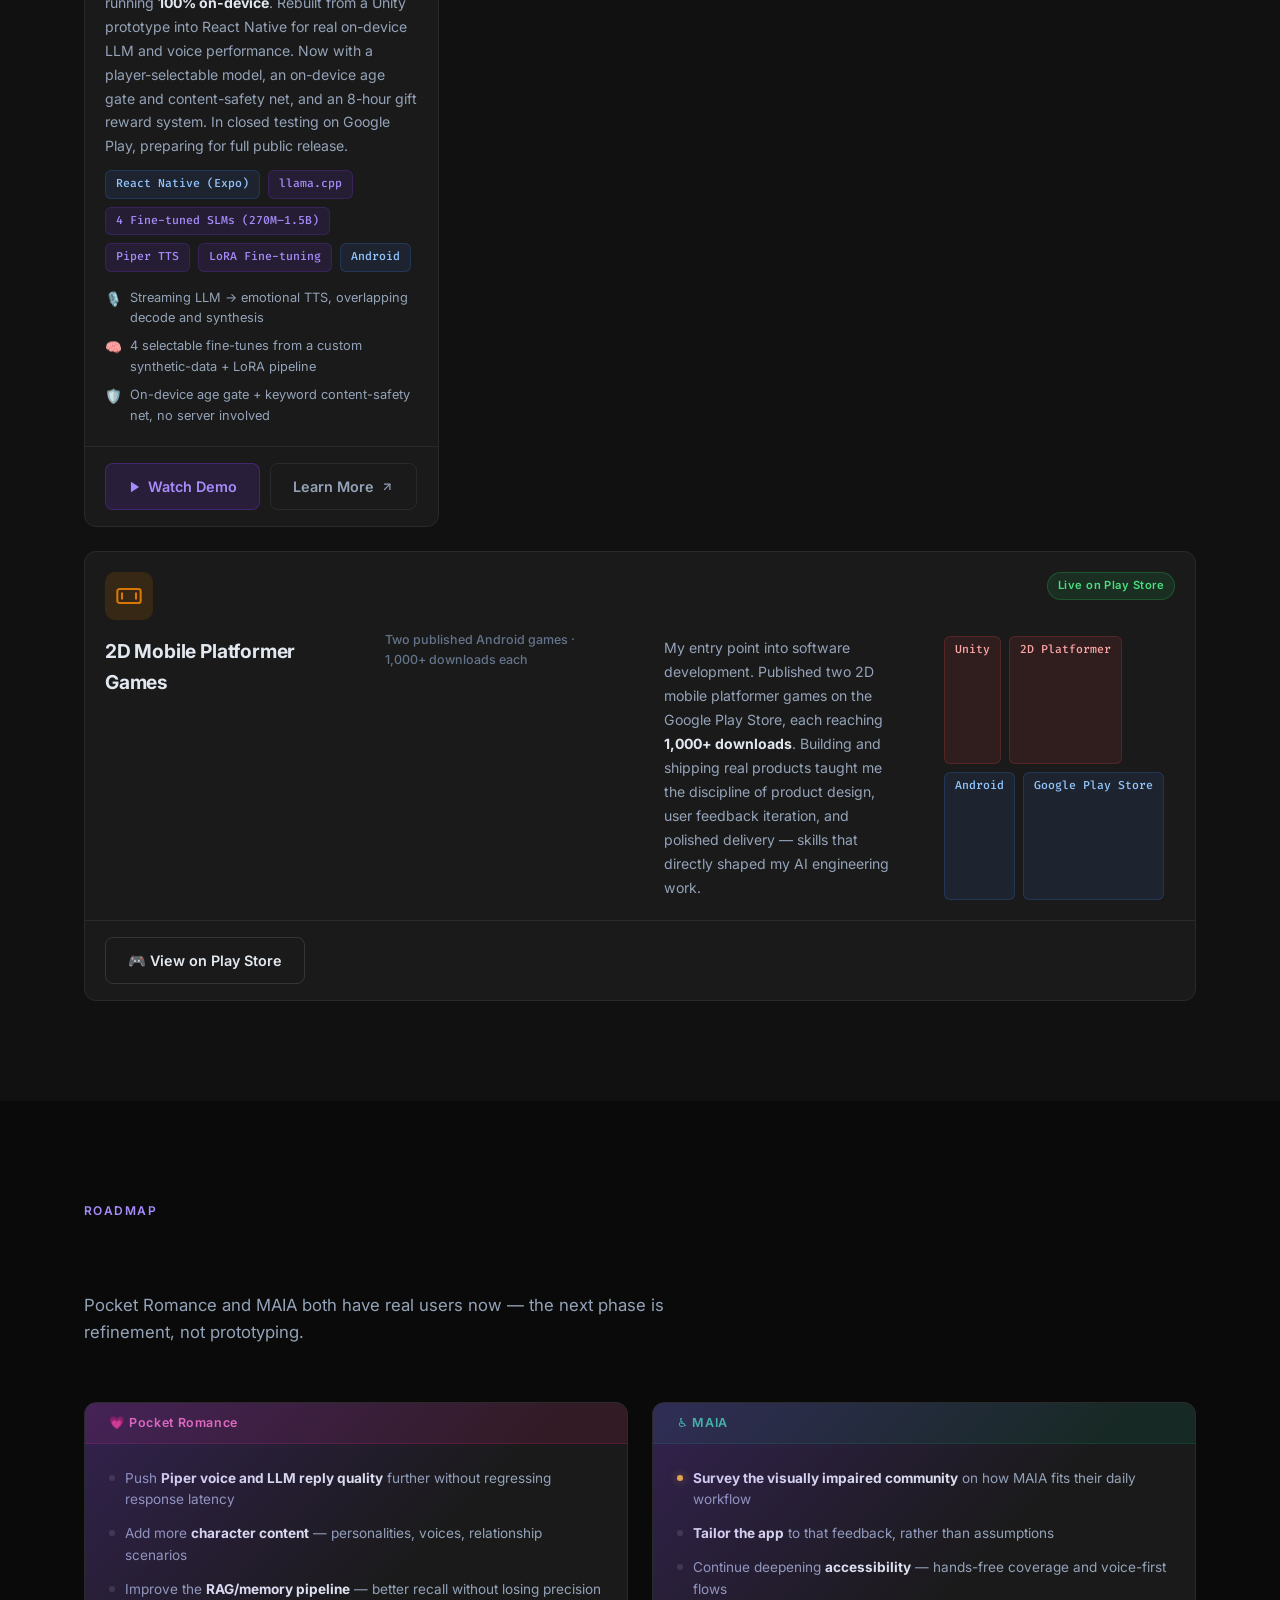
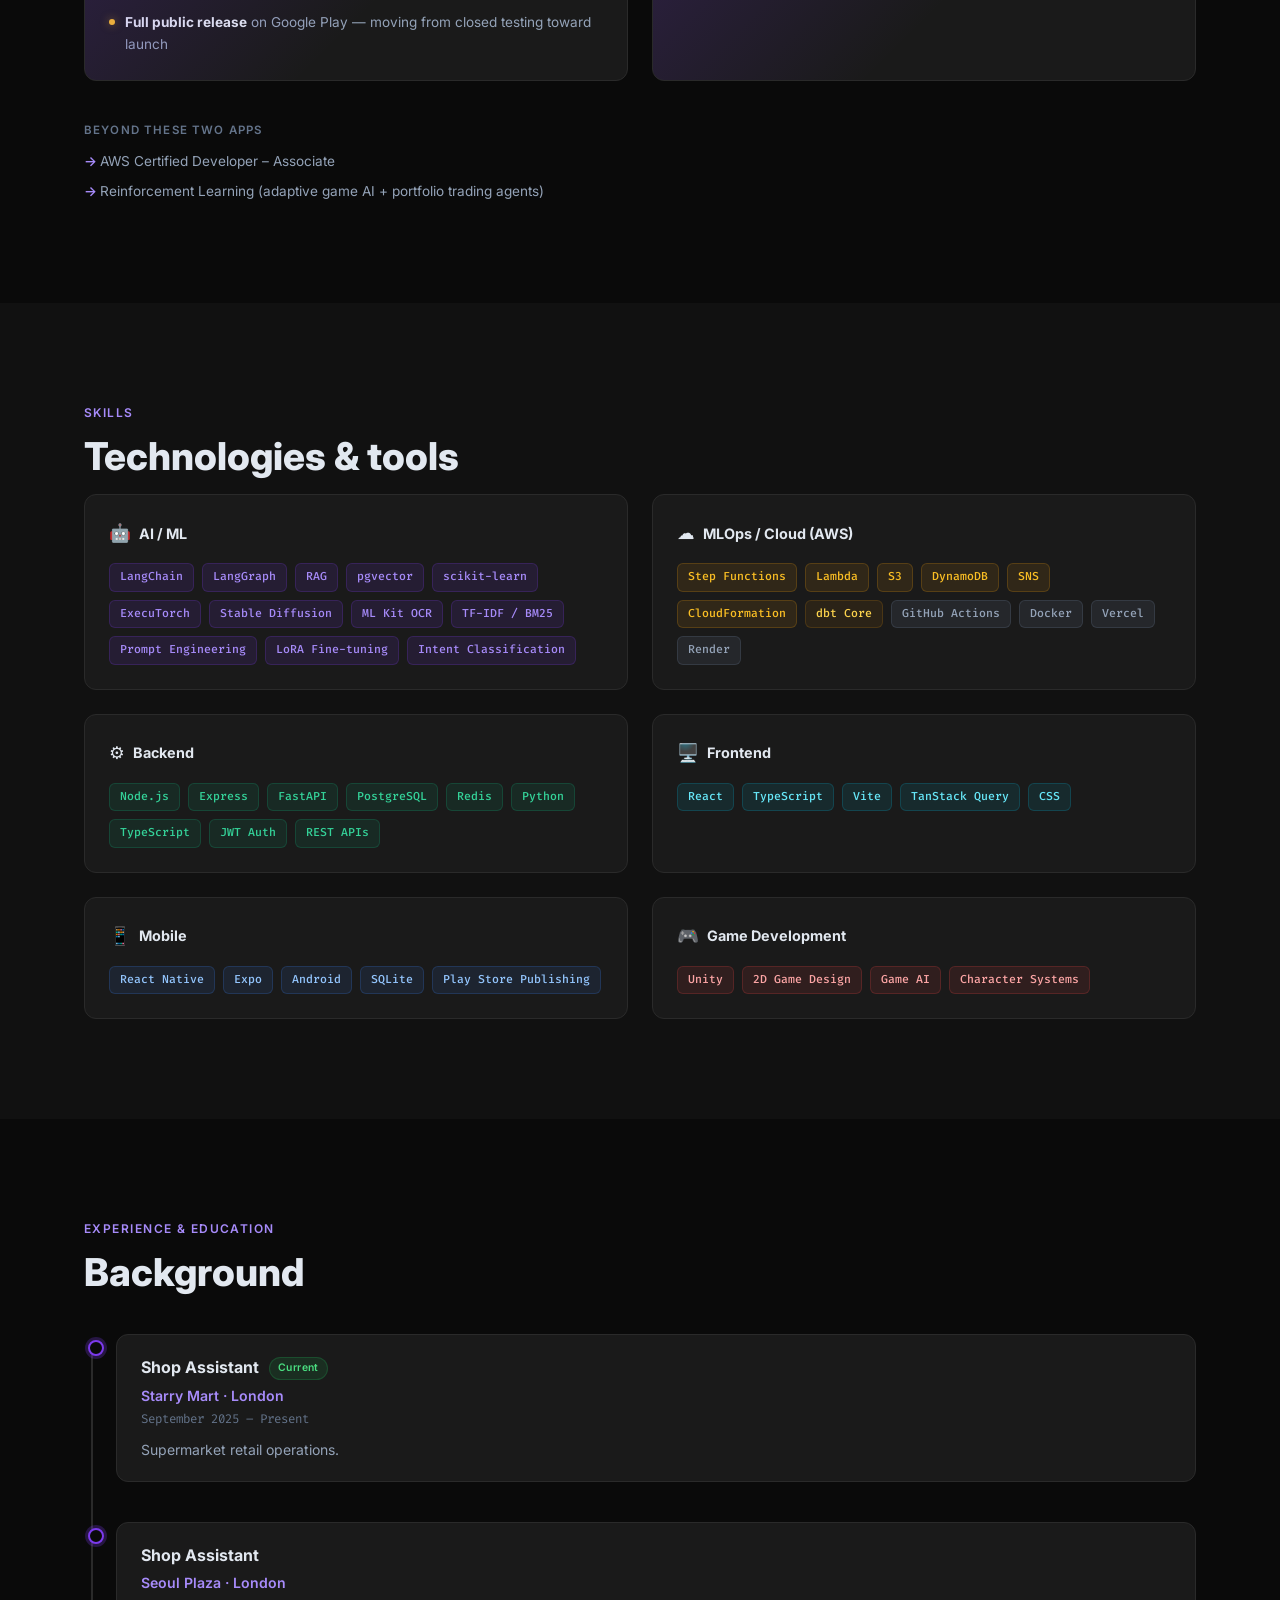
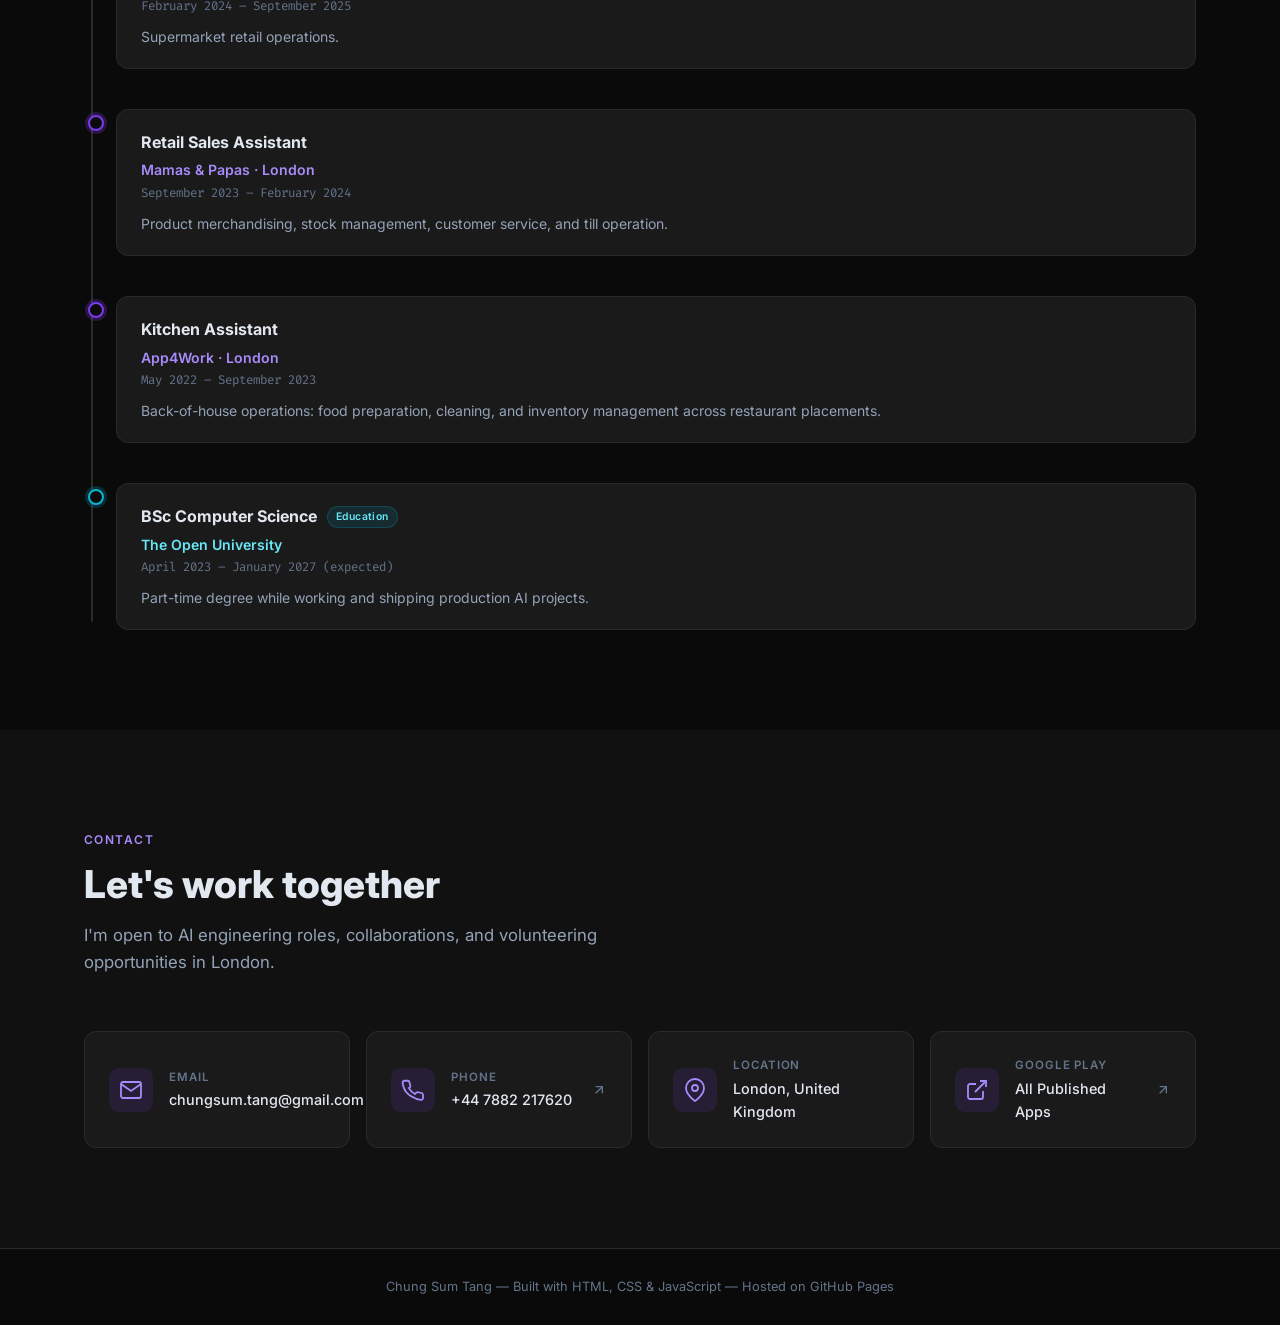
==== commit fd71bfa4: "Refresh project content: ClinicCS hybrid RAG, MAIA voice/testing, Pocket Romance safety - Add dedica" ====
--- a/index.html
+++ b/index.html
@@ -99,9 +99,11 @@
             <p>
               My most recent project, <strong>Pocket Romance</strong> — an offline, on-device AI companion app —
               started life as a Unity prototype before I rebuilt it in React Native for real on-device LLM and
-              voice performance. It's now in closed testing on Google Play, targeting a full release before
-              September 2026. Alongside it, I've been improving <strong>MAIA</strong>'s accessibility, adding a
-              genuinely hands-free voice mode for visually impaired users.
+              voice performance. It's now in closed testing on Google Play with a player-selectable model,
+              on-device safety gating, and a reward system, and is being prepared for full public release.
+              Alongside it, I've been improving <strong>MAIA</strong>'s accessibility — a hands-free Auto Voice
+              Mode for visually impaired users — and building an in-app agent test suite to keep its
+              on-device tool-calling reliable.
             </p>
             <p>
               I'm preparing for the <strong>AWS Certified Developer – Associate</strong> certification and plan to
@@ -209,18 +211,20 @@
               <h3 class="project-title">ClinicCS</h3>
               <p class="project-subtitle">Full-Stack Conversational AI Clinic Management System</p>
               <p class="project-desc">
-                Patients interact with a chatbot to book, reschedule, and cancel appointments through
-                <strong>natural language</strong>. Powered by a two-model LLM architecture: a fast 8B classifier
-                routes intent, then a 70B model handles generation with RAG-backed clinic information.
-                Dynamic UI components (date pickers, slot pickers) inject inline into the chat thread.
+                Patients book, reschedule, and cancel appointments in <strong>natural language</strong>, and
+                ask about hours, billing, prescriptions, and emergencies — answered by a
+                <strong>hybrid RAG pipeline</strong>: dense vector search and Postgres full-text fused with
+                reciprocal rank fusion, then reranked by a local cross-encoder. A fast 8B model classifies
+                intent; a 70B model generates grounded answers. Backed by a full retrieval + LLM-judge
+                evaluation harness.
               </p>
               <div class="tech-tags">
                 <span class="tag tag-frontend">React 19</span>
                 <span class="tag tag-frontend">TypeScript</span>
-                <span class="tag tag-frontend">TanStack Query</span>
                 <span class="tag tag-backend">Node.js / Express</span>
-                <span class="tag tag-ai">LangChain / LangGraph</span>
-                <span class="tag tag-ai">RAG + pgvector</span>
+                <span class="tag tag-ai">Hybrid Search (RRF)</span>
+                <span class="tag tag-ai">Cross-Encoder Rerank</span>
+                <span class="tag tag-ai">pgvector + HNSW</span>
                 <span class="tag tag-ai">Groq API</span>
                 <span class="tag tag-backend">PostgreSQL</span>
                 <span class="tag tag-backend">Redis</span>
@@ -228,16 +232,16 @@
               </div>
               <div class="project-highlights">
                 <div class="highlight">
-                  <span class="highlight-icon">🤖</span>
-                  <span>Two-model architecture: 8B classifier + 70B generator</span>
+                  <span class="highlight-icon">🔎</span>
+                  <span>Hybrid retrieval: dense + lexical, RRF-fused, cross-encoder reranked</span>
+                </div>
+                <div class="highlight">
+                  <span class="highlight-icon">📊</span>
+                  <span>Eval harness: Hit@5 0.74 → 1.00, faithfulness 0.77 → 0.89</span>
                 </div>
                 <div class="highlight">
                   <span class="highlight-icon">🔒</span>
-                  <span>JWT auth, bcrypt (12 rounds), Helmet, rate limiting</span>
-                </div>
-                <div class="highlight">
-                  <span class="highlight-icon">🔄</span>
-                  <span>Three-layer fallback chain for graceful degradation</span>
+                  <span>JWT auth, bcrypt, Helmet, rate limiting, abstains on unanswerable queries</span>
                 </div>
               </div>
             </div>
@@ -250,7 +254,10 @@
                 <svg width="14" height="14" viewBox="0 0 24 24" fill="none" stroke="currentColor" stroke-width="2" aria-hidden="true"><path d="M18 13v6a2 2 0 0 1-2 2H5a2 2 0 0 1-2-2V8a2 2 0 0 1 2-2h6"/><polyline points="15,3 21,3 21,9"/><line x1="10" y1="14" x2="21" y2="3"/></svg>
                 Live Demo
               </a>
-              <!-- <a href="https://github.com/YOUR_USERNAME/cliniccs" class="btn btn-ghost" target="_blank" rel="noopener">GitHub</a> -->
+              <a href="cliniccs.html" class="btn btn-ghost">
+                Learn More
+                <svg width="14" height="14" viewBox="0 0 24 24" fill="none" stroke="currentColor" stroke-width="2" aria-hidden="true"><line x1="7" y1="17" x2="17" y2="7"/><polyline points="7,7 17,7 17,17"/></svg>
+              </a>
             </div>
           </article>
 
@@ -268,8 +275,9 @@
               <p class="project-desc">
                 Every feature — LLM inference, speech recognition, document search, OCR, and image generation —
                 runs <strong>100% locally</strong> on the device. No user data is ever sent to a server.
-                Supports 9 on-device models (135M–4B params), a hands-free voice mode built for
-                <strong>accessibility</strong>, and a BM25 document vault for personal knowledge retrieval.
+                Supports 9 on-device models (135M–4B params), an <strong>Auto Voice Mode</strong> that goes
+                hands-free from launch for <strong>accessibility</strong>, an opt-in Smart Agent Mode for
+                capable models, and a BM25 document vault for personal knowledge retrieval.
               </p>
               <div class="tech-tags">
                 <span class="tag tag-mobile">React Native (Expo)</span>
@@ -288,11 +296,11 @@
                 </div>
                 <div class="highlight">
                   <span class="highlight-icon">🗣️</span>
-                  <span>Voice mode: STT → agent loop → TTS with auto-resume</span>
-                </div>
-                <div class="highlight">
-                  <span class="highlight-icon">📚</span>
-                  <span>Document vault with TF-IDF semantic search across PDFs</span>
+                  <span>Auto Voice Mode + continuous listening — hands-free from app launch</span>
+                </div>
+                <div class="highlight">
+                  <span class="highlight-icon">🧪</span>
+                  <span>In-app agent test suite — 49 prompts, 100% tool-selection accuracy by run 3</span>
                 </div>
               </div>
             </div>
@@ -322,13 +330,14 @@
               <p class="project-desc">
                 A fully offline AI companion app — customisable characters with persistent memory,
                 emotional voice, and 2D animation, all running <strong>100% on-device</strong>. Rebuilt from
-                a Unity prototype into React Native for real on-device LLM and voice performance. In closed
-                testing on Google Play, targeting release before September 2026.
+                a Unity prototype into React Native for real on-device LLM and voice performance. Now with a
+                player-selectable model, an on-device age gate and content-safety net, and an 8-hour gift
+                reward system. In closed testing on Google Play, preparing for full public release.
               </p>
               <div class="tech-tags">
                 <span class="tag tag-mobile">React Native (Expo)</span>
                 <span class="tag tag-ai">llama.cpp</span>
-                <span class="tag tag-ai">Fine-tuned Qwen3.5-0.8B</span>
+                <span class="tag tag-ai">4 Fine-tuned SLMs (270M–1.5B)</span>
                 <span class="tag tag-ai">Piper TTS</span>
                 <span class="tag tag-ai">LoRA Fine-tuning</span>
                 <span class="tag tag-mobile">Android</span>
@@ -340,11 +349,11 @@
                 </div>
                 <div class="highlight">
                   <span class="highlight-icon">🧠</span>
-                  <span>Custom synthetic-data pipeline fine-tunes the on-device companion LLM</span>
-                </div>
-                <div class="highlight">
-                  <span class="highlight-icon">🎚️</span>
-                  <span>User-configurable voice quality/speed trade-off, tuned per character</span>
+                  <span>4 selectable fine-tunes from a custom synthetic-data + LoRA pipeline</span>
+                </div>
+                <div class="highlight">
+                  <span class="highlight-icon">🛡️</span>
+                  <span>On-device age gate + keyword content-safety net, no server involved</span>
                 </div>
               </div>
             </div>
@@ -421,7 +430,7 @@
                 </div>
                 <div class="feature-item">
                   <span class="feature-dot feature-dot-active"></span>
-                  <span><strong>Full public release</strong> on Google Play, targeted before September 2026</span>
+                  <span><strong>Full public release</strong> on Google Play — moving from closed testing toward launch</span>
                 </div>
               </div>
             </div>
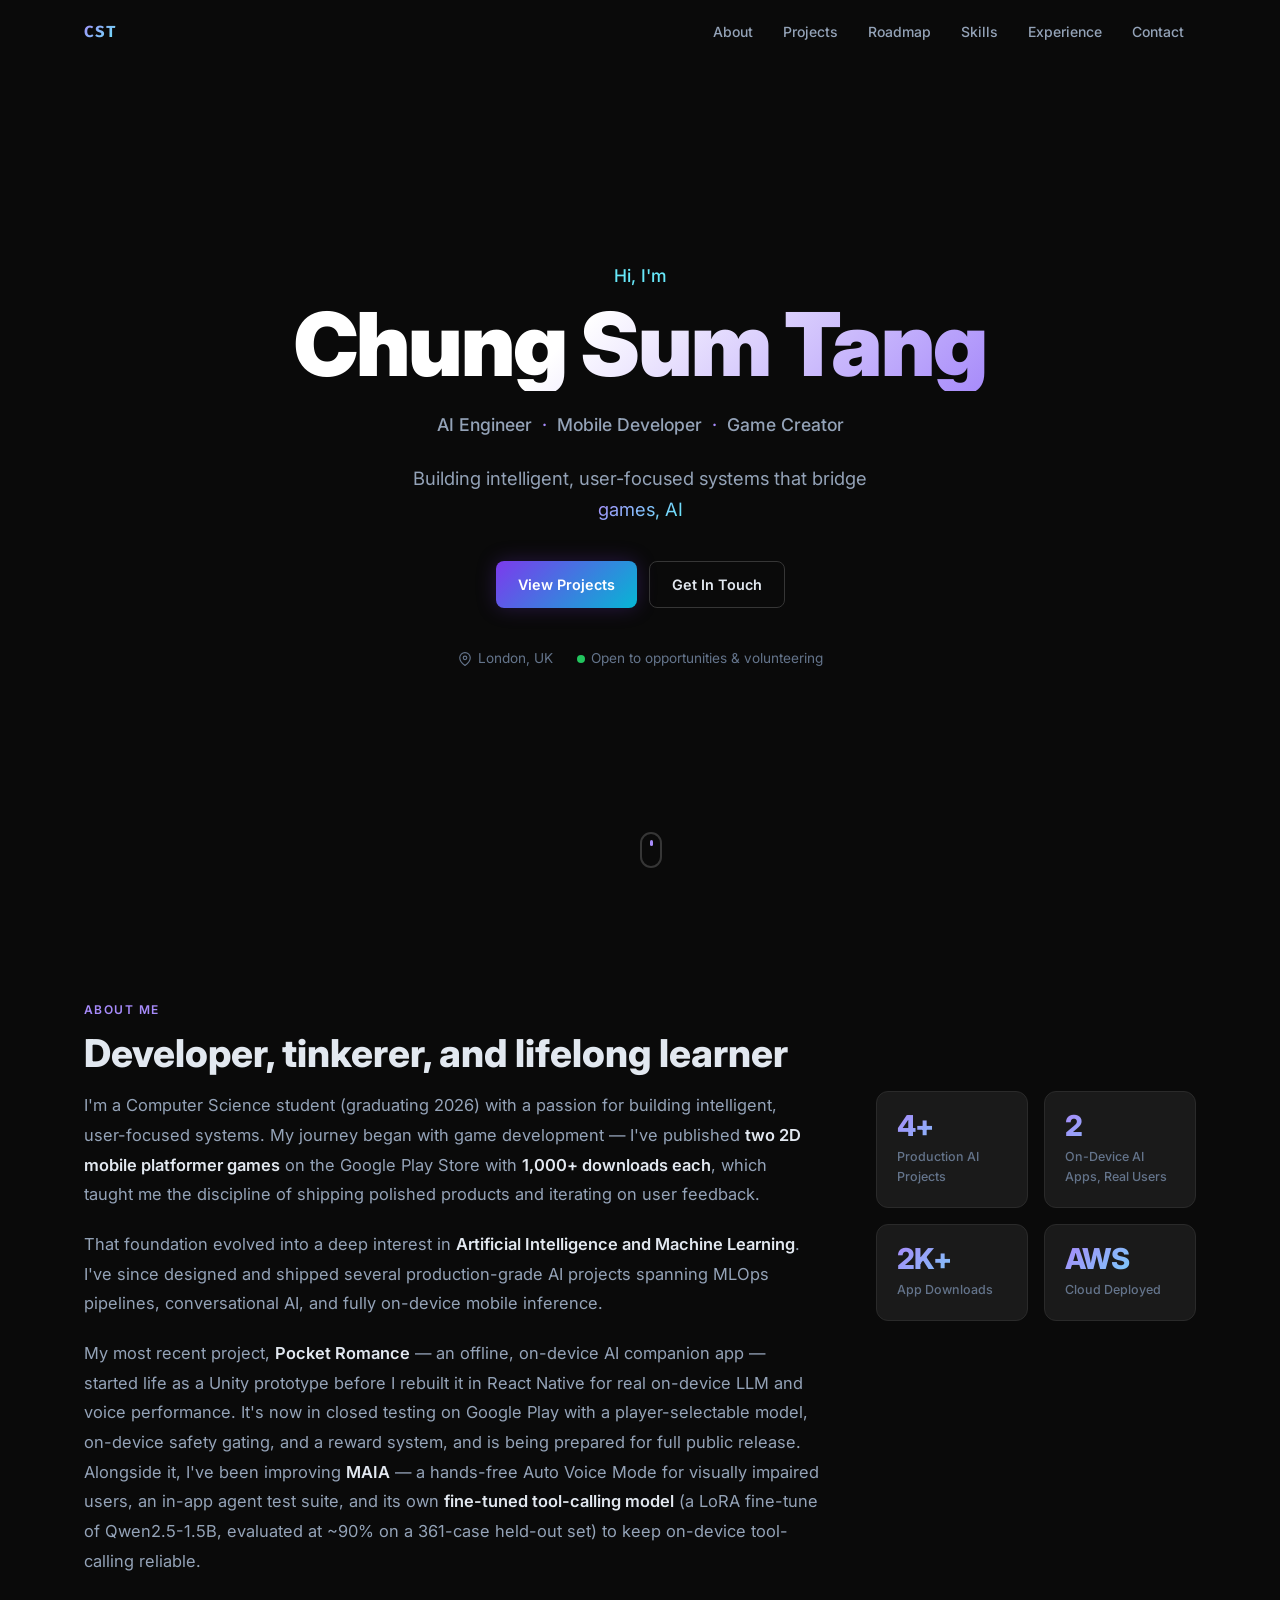
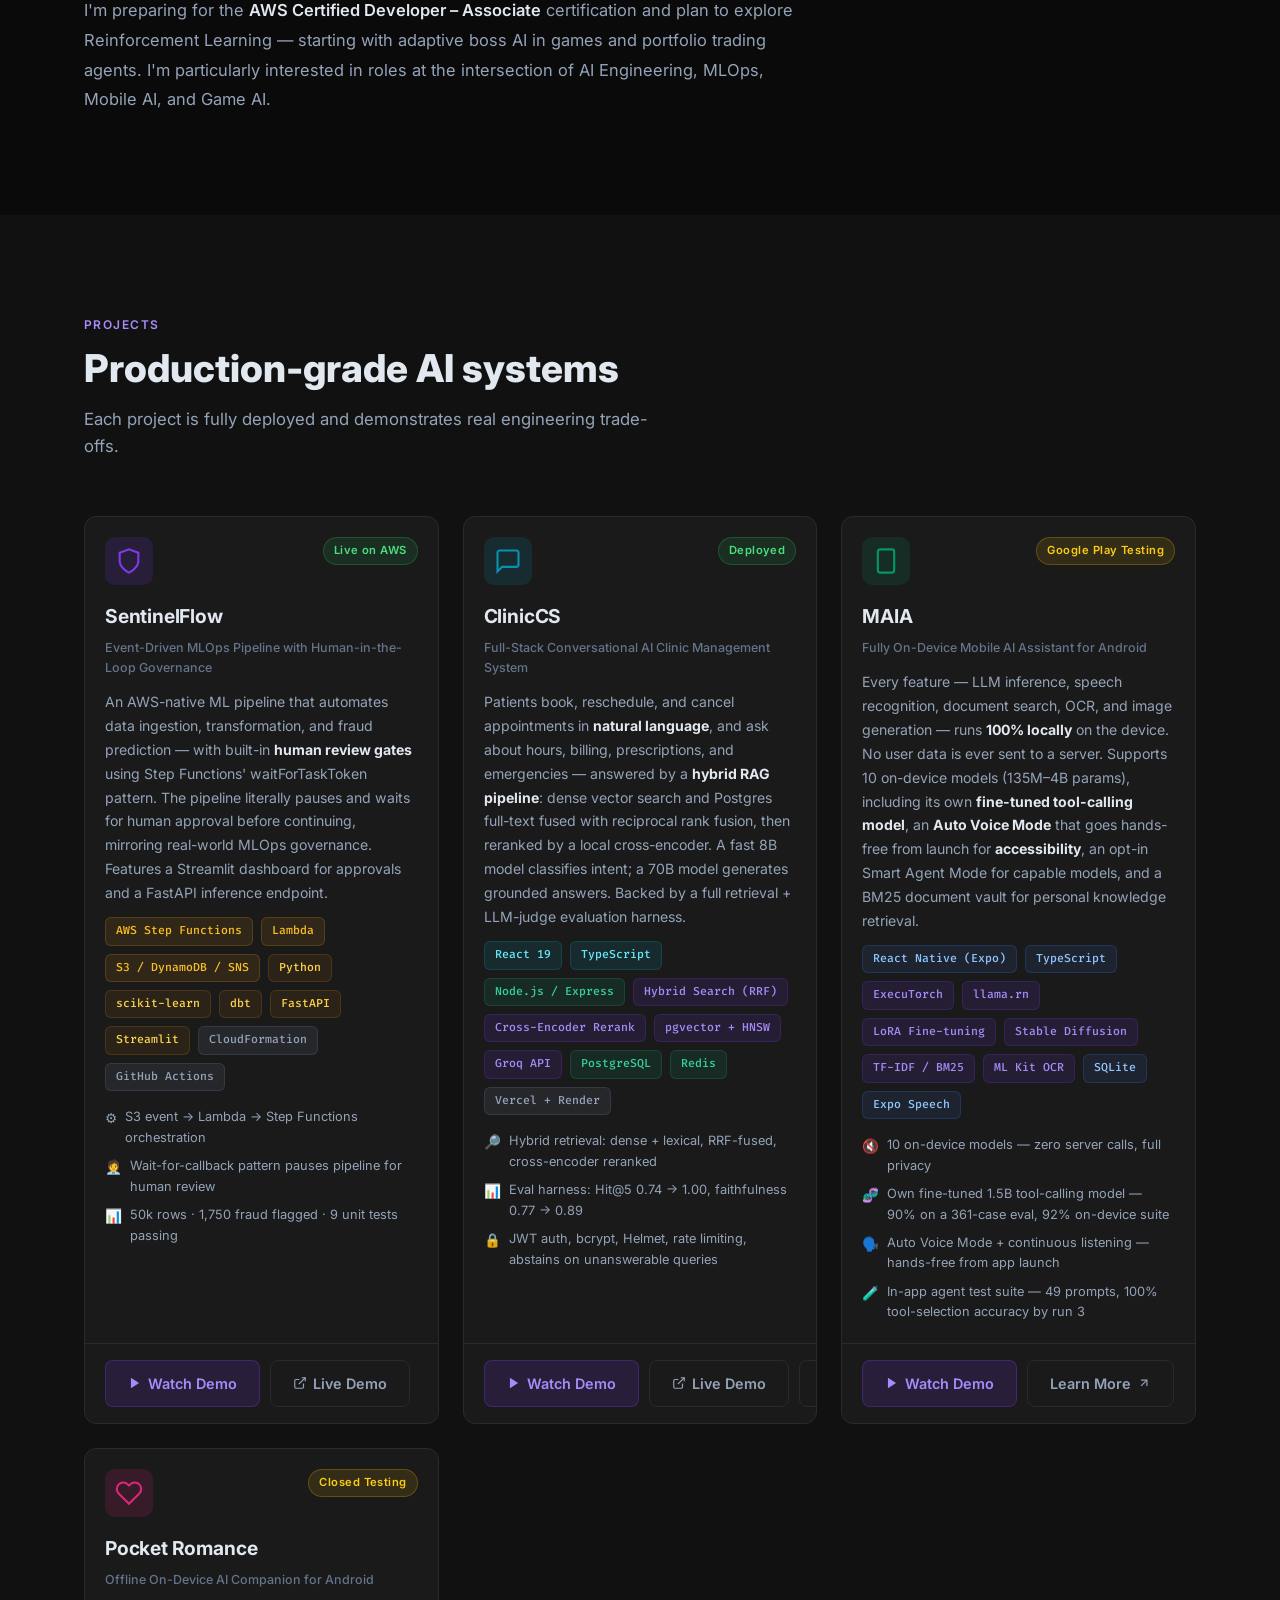
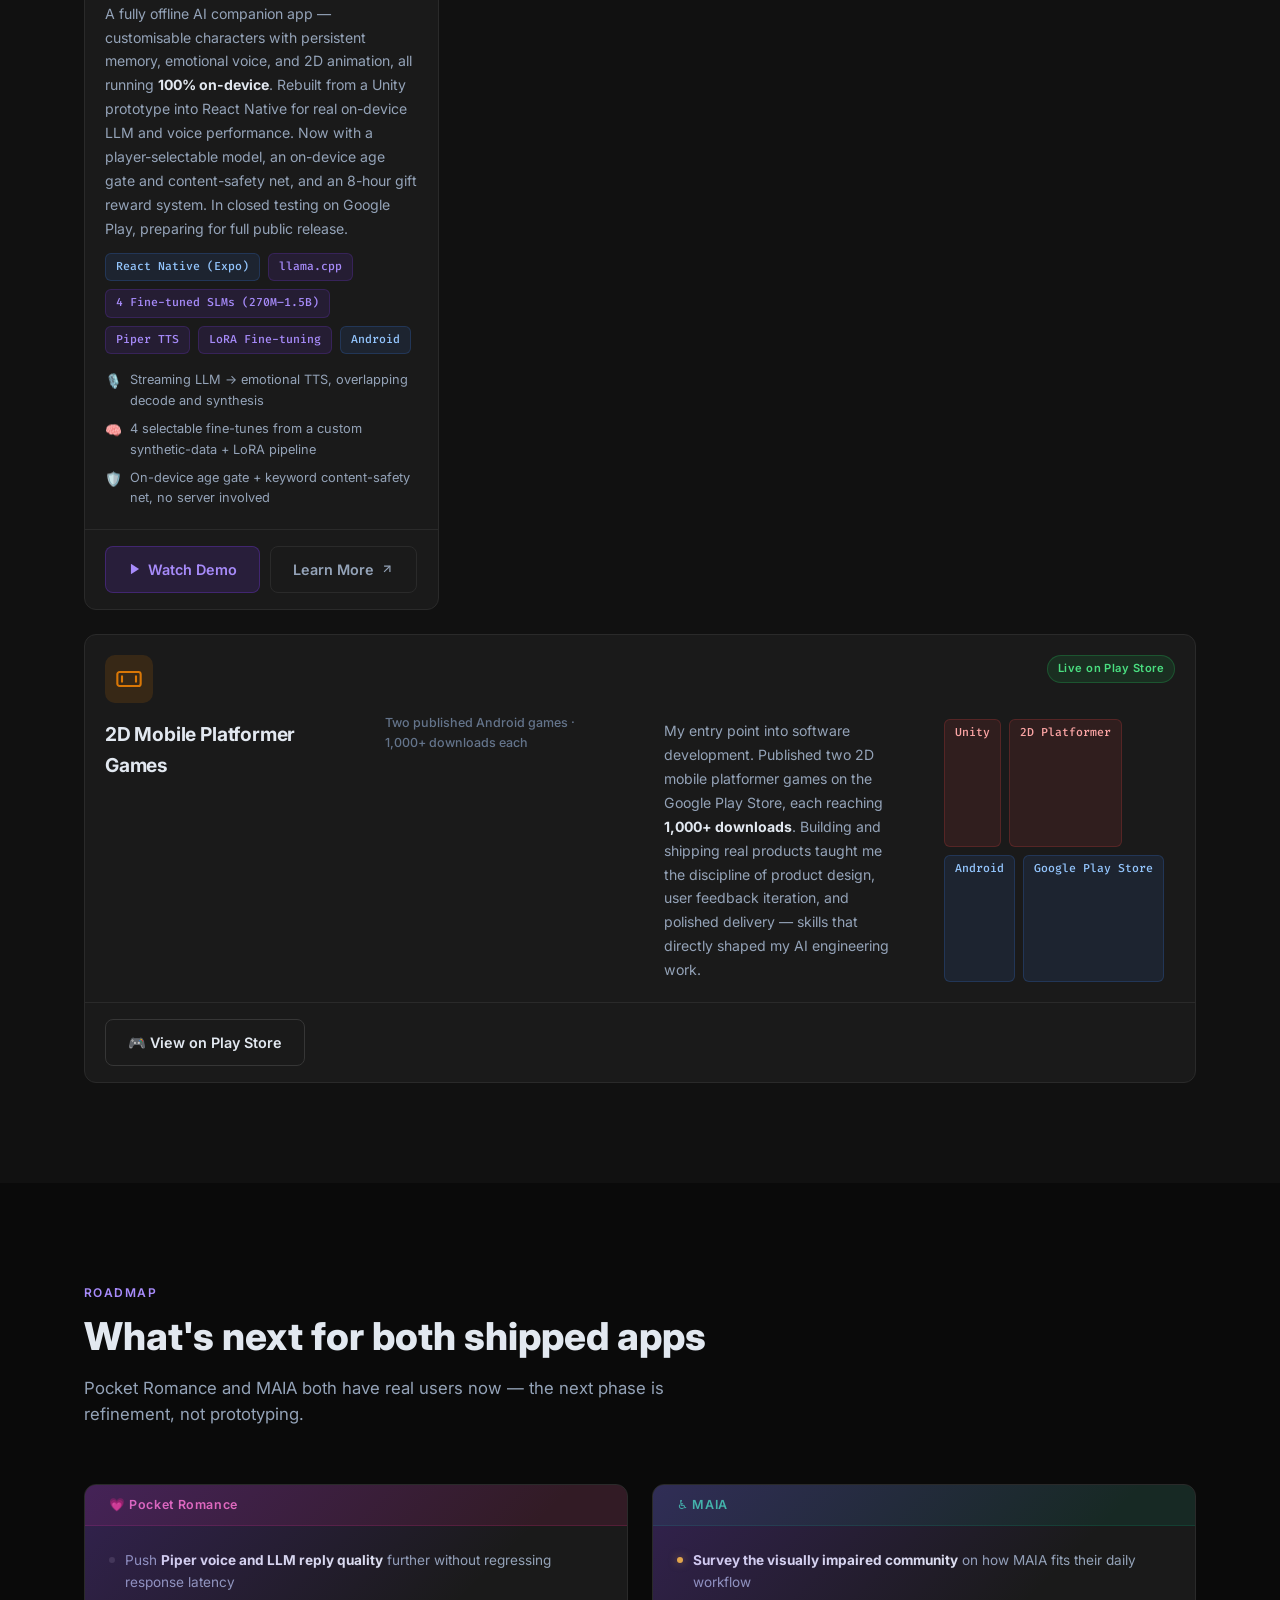
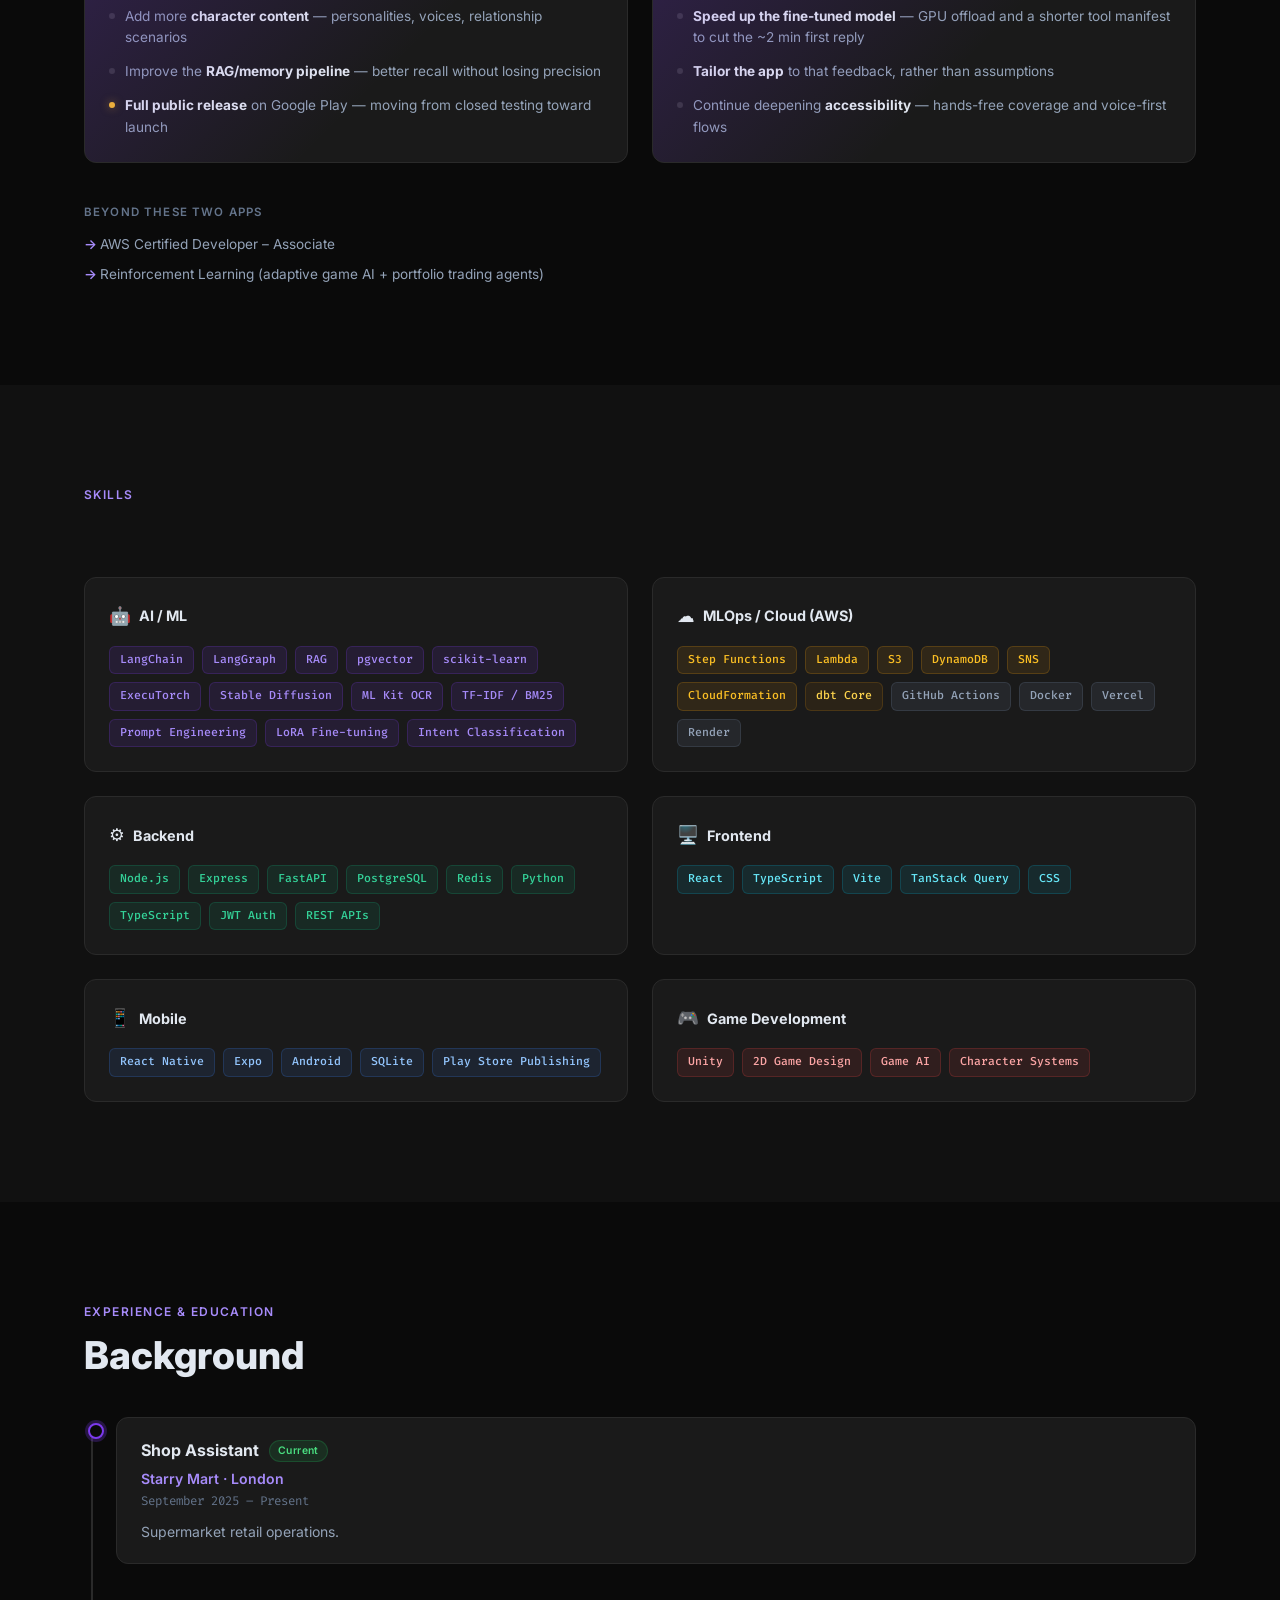
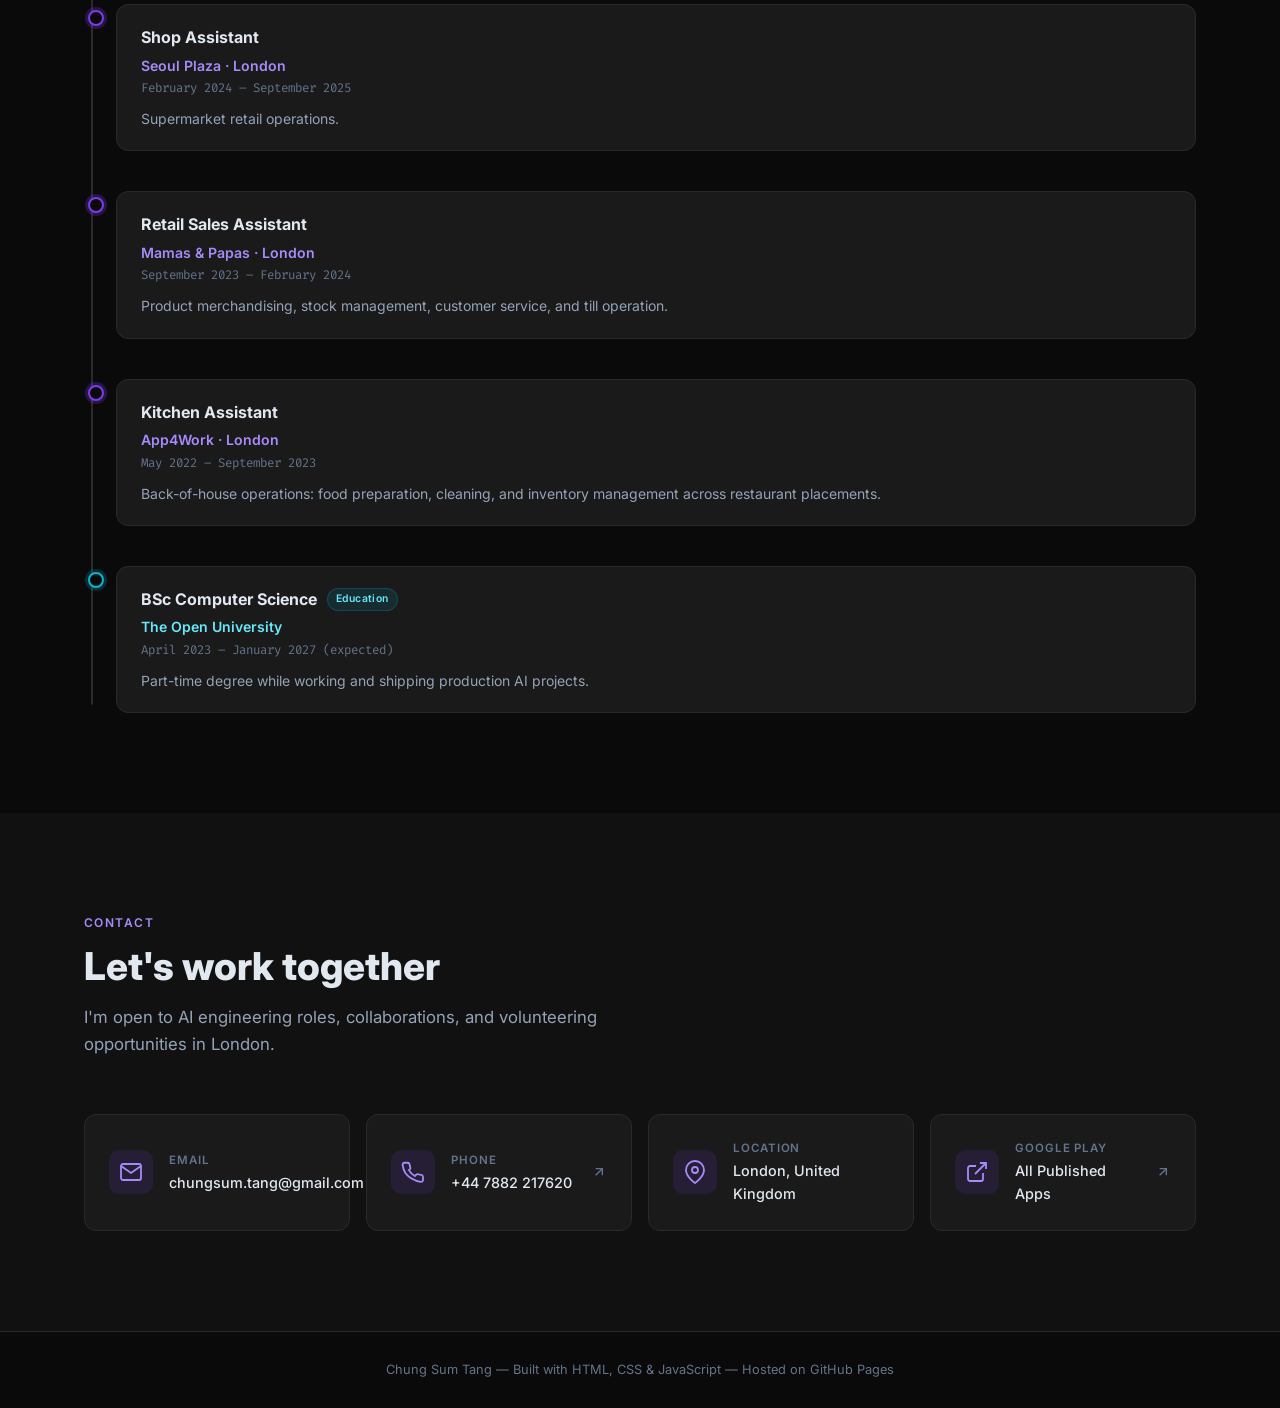
==== commit 0a569ed1: "Update MAIA content: fine-tuned tool-calling model, llama.rn runtime, Smart Agent Mode guard, eval r" ====
--- a/index.html
+++ b/index.html
@@ -101,9 +101,10 @@
               started life as a Unity prototype before I rebuilt it in React Native for real on-device LLM and
               voice performance. It's now in closed testing on Google Play with a player-selectable model,
               on-device safety gating, and a reward system, and is being prepared for full public release.
-              Alongside it, I've been improving <strong>MAIA</strong>'s accessibility — a hands-free Auto Voice
-              Mode for visually impaired users — and building an in-app agent test suite to keep its
-              on-device tool-calling reliable.
+              Alongside it, I've been improving <strong>MAIA</strong> — a hands-free Auto Voice Mode for
+              visually impaired users, an in-app agent test suite, and its own <strong>fine-tuned
+              tool-calling model</strong> (a LoRA fine-tune of Qwen2.5-1.5B, evaluated at ~90% on a 361-case
+              held-out set) to keep on-device tool-calling reliable.
             </p>
             <p>
               I'm preparing for the <strong>AWS Certified Developer – Associate</strong> certification and plan to
@@ -275,14 +276,17 @@
               <p class="project-desc">
                 Every feature — LLM inference, speech recognition, document search, OCR, and image generation —
                 runs <strong>100% locally</strong> on the device. No user data is ever sent to a server.
-                Supports 9 on-device models (135M–4B params), an <strong>Auto Voice Mode</strong> that goes
-                hands-free from launch for <strong>accessibility</strong>, an opt-in Smart Agent Mode for
-                capable models, and a BM25 document vault for personal knowledge retrieval.
+                Supports 10 on-device models (135M–4B params), including its own <strong>fine-tuned
+                tool-calling model</strong>, an <strong>Auto Voice Mode</strong> that goes hands-free from
+                launch for <strong>accessibility</strong>, an opt-in Smart Agent Mode for capable models, and a
+                BM25 document vault for personal knowledge retrieval.
               </p>
               <div class="tech-tags">
                 <span class="tag tag-mobile">React Native (Expo)</span>
                 <span class="tag tag-mobile">TypeScript</span>
                 <span class="tag tag-ai">ExecuTorch</span>
+                <span class="tag tag-ai">llama.rn</span>
+                <span class="tag tag-ai">LoRA Fine-tuning</span>
                 <span class="tag tag-ai">Stable Diffusion</span>
                 <span class="tag tag-ai">TF-IDF / BM25</span>
                 <span class="tag tag-ai">ML Kit OCR</span>
@@ -292,7 +296,11 @@
               <div class="project-highlights">
                 <div class="highlight">
                   <span class="highlight-icon">🔇</span>
-                  <span>9 on-device models — zero server calls, full privacy</span>
+                  <span>10 on-device models — zero server calls, full privacy</span>
+                </div>
+                <div class="highlight">
+                  <span class="highlight-icon">🧬</span>
+                  <span>Own fine-tuned 1.5B tool-calling model — 90% on a 361-case eval, 92% on-device suite</span>
                 </div>
                 <div class="highlight">
                   <span class="highlight-icon">🗣️</span>
@@ -442,6 +450,10 @@
                 <div class="feature-item">
                   <span class="feature-dot feature-dot-active"></span>
                   <span><strong>Survey the visually impaired community</strong> on how MAIA fits their daily workflow</span>
+                </div>
+                <div class="feature-item">
+                  <span class="feature-dot"></span>
+                  <span><strong>Speed up the fine-tuned model</strong> — GPU offload and a shorter tool manifest to cut the ~2 min first reply</span>
                 </div>
                 <div class="feature-item">
                   <span class="feature-dot"></span>
